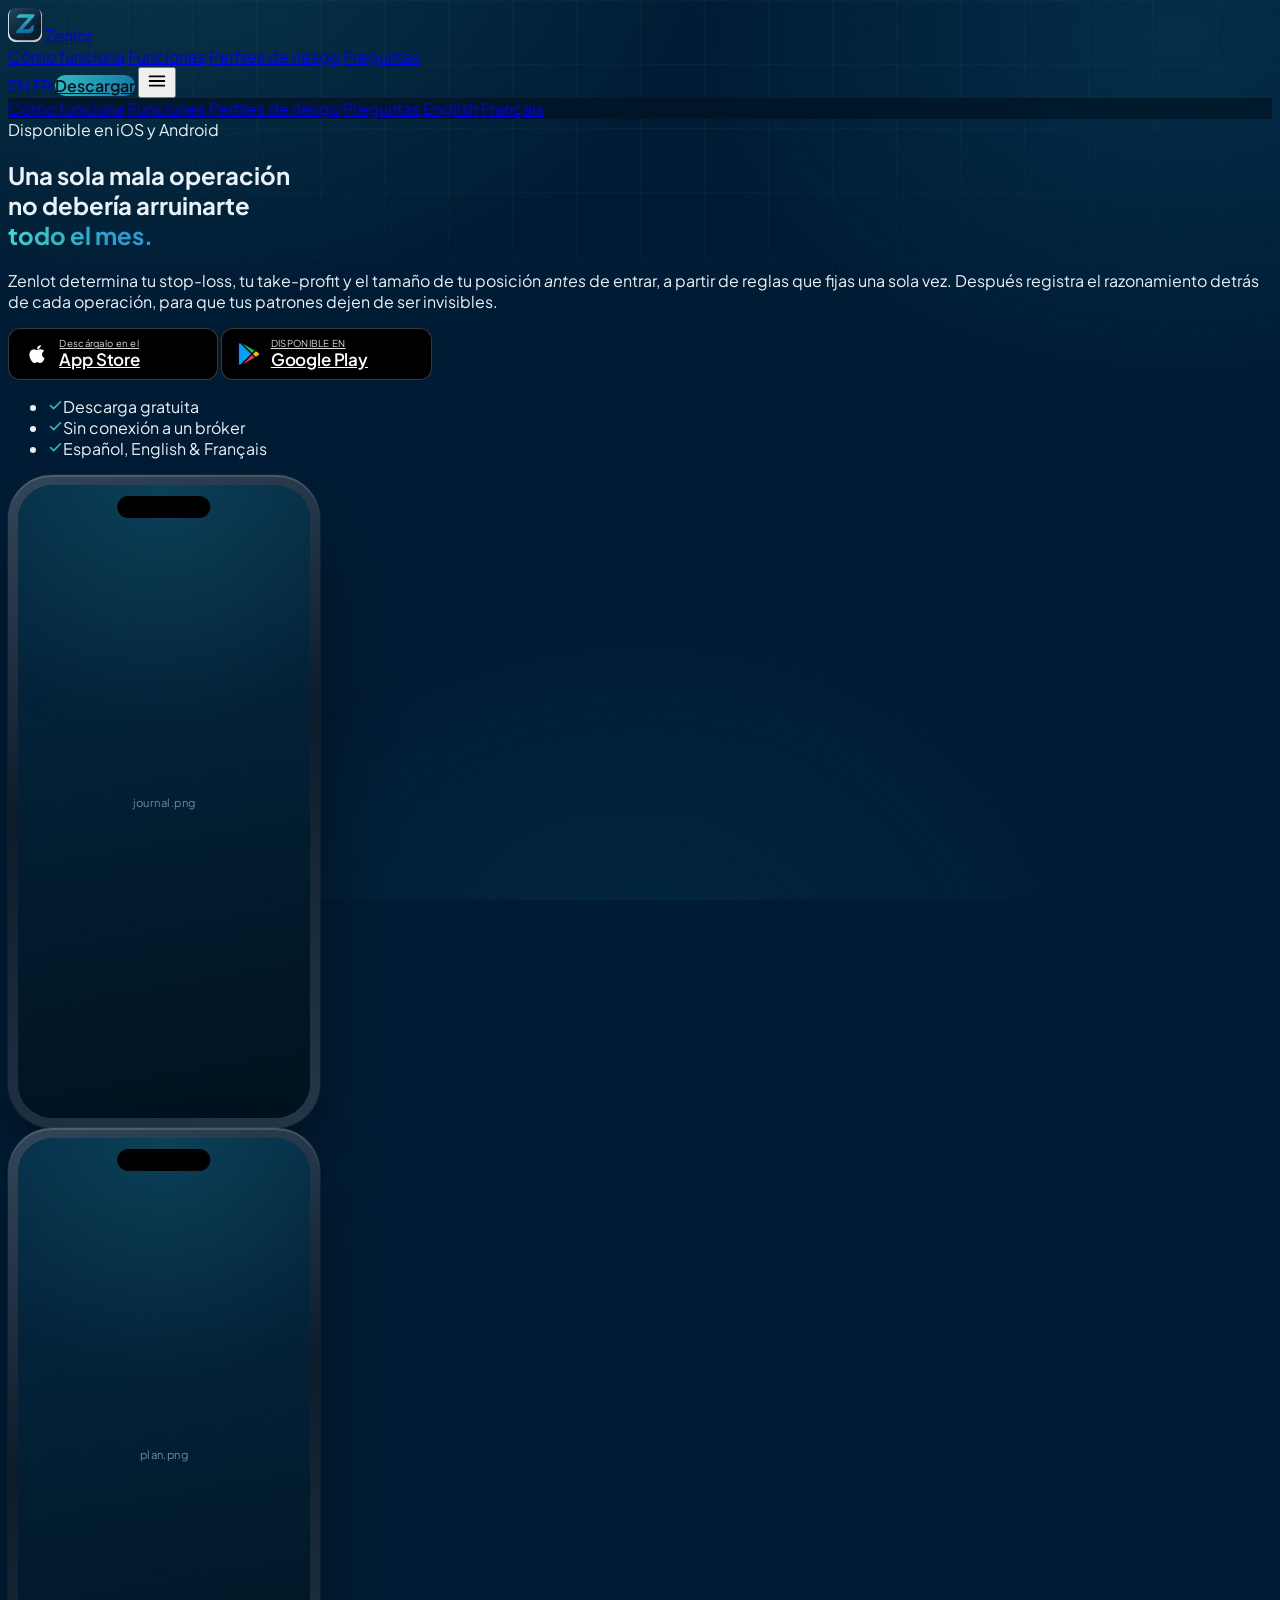
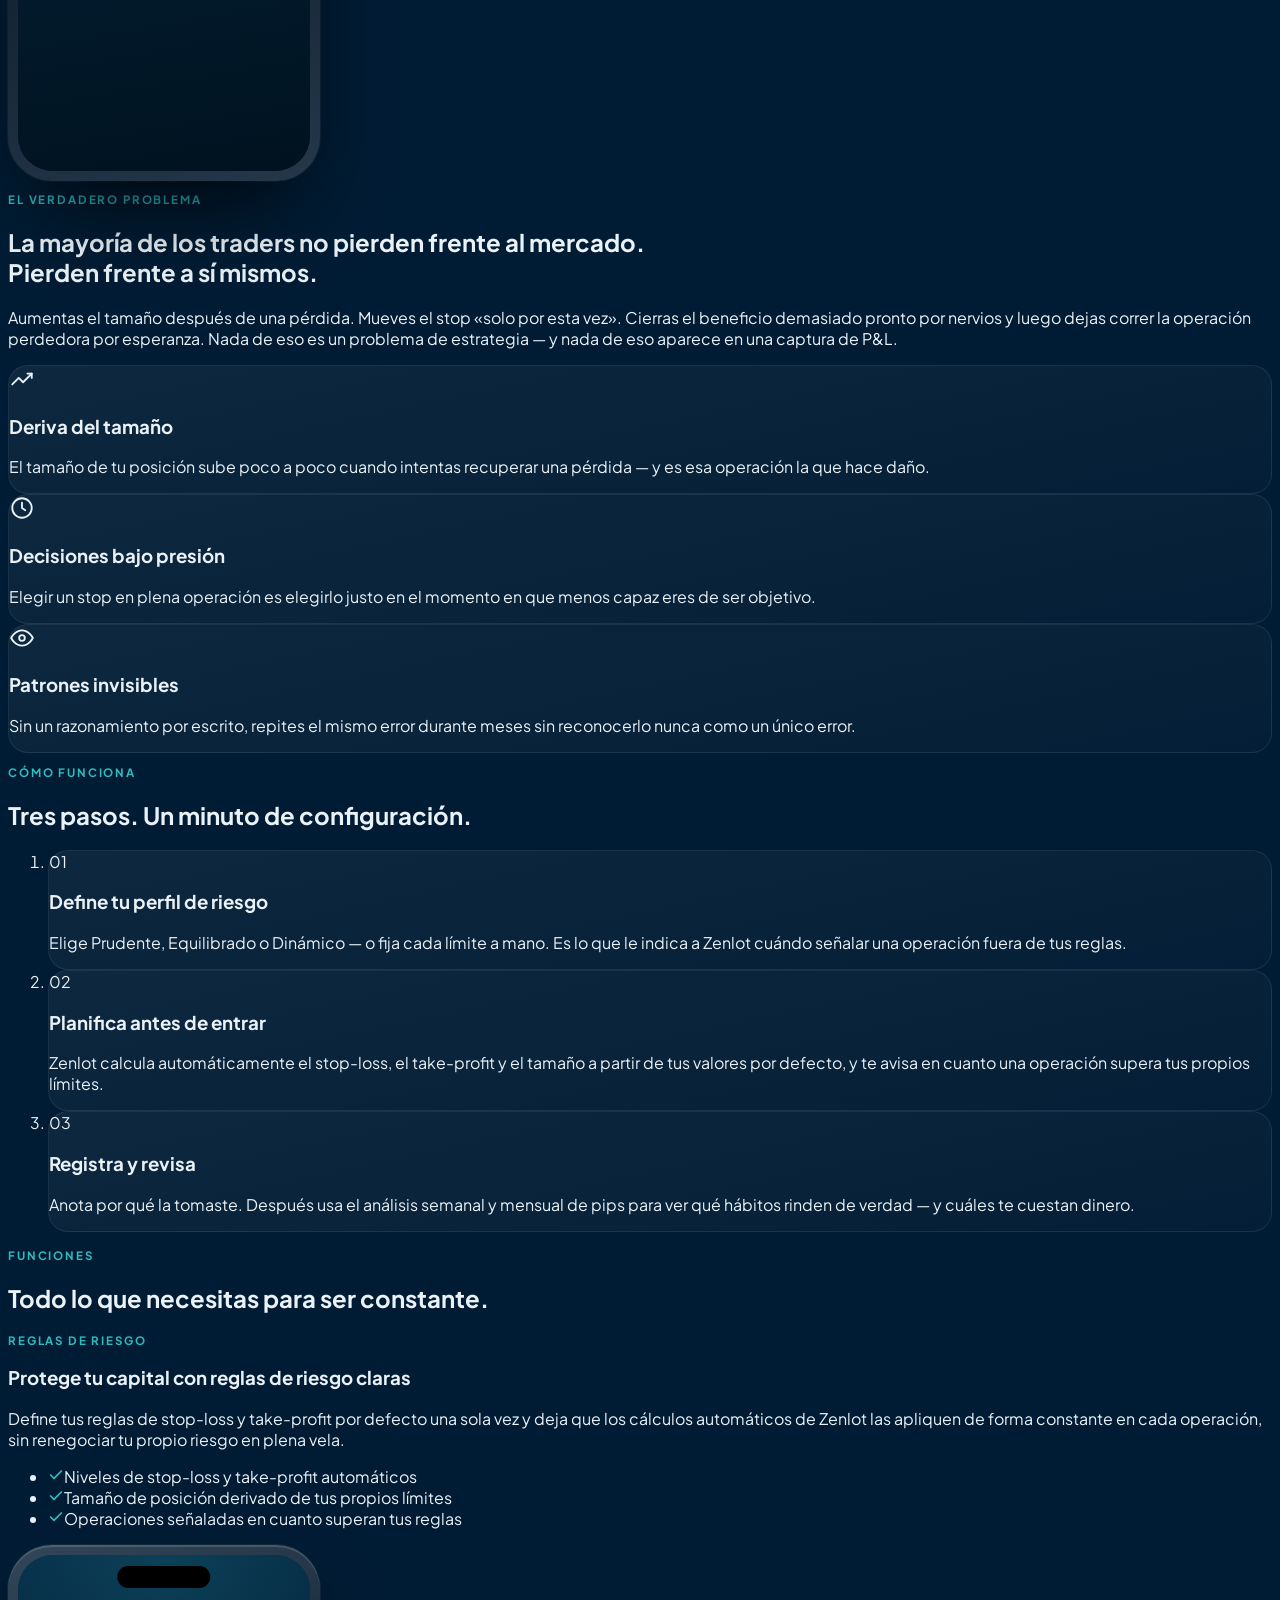
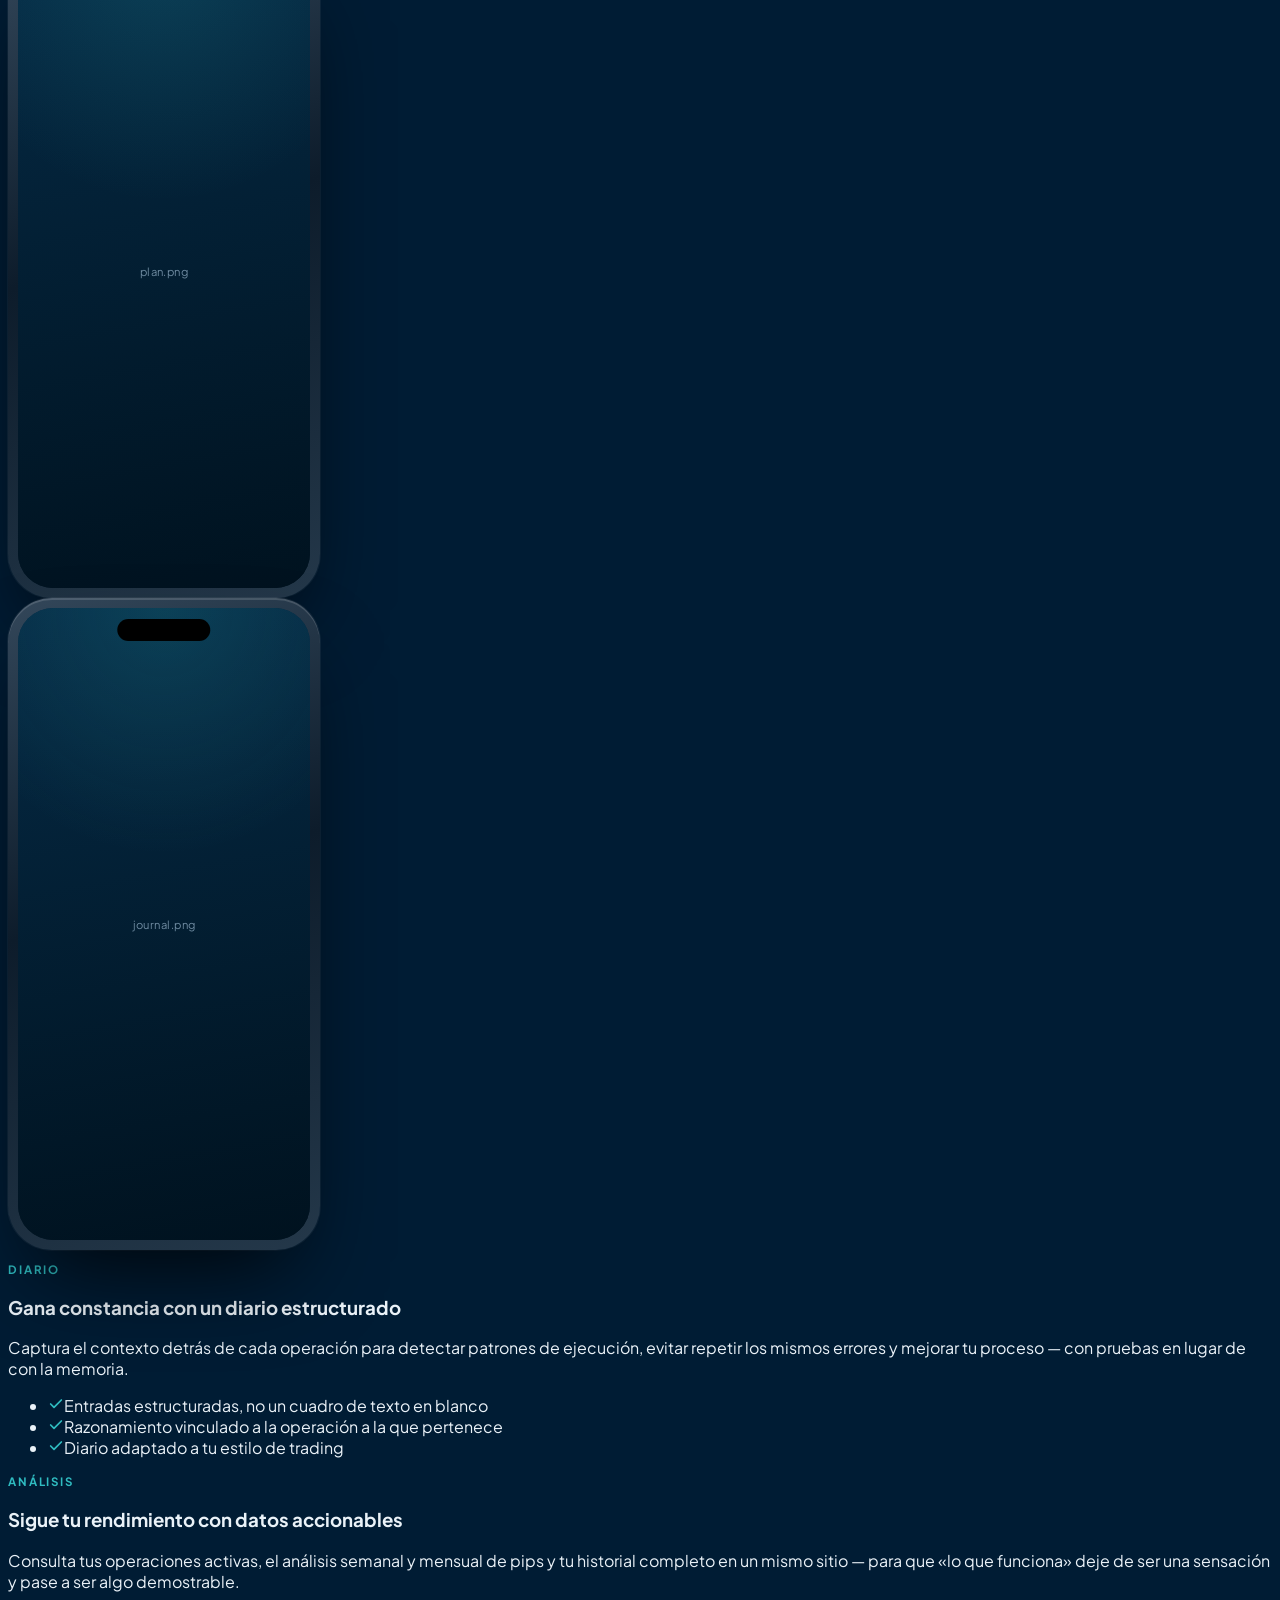
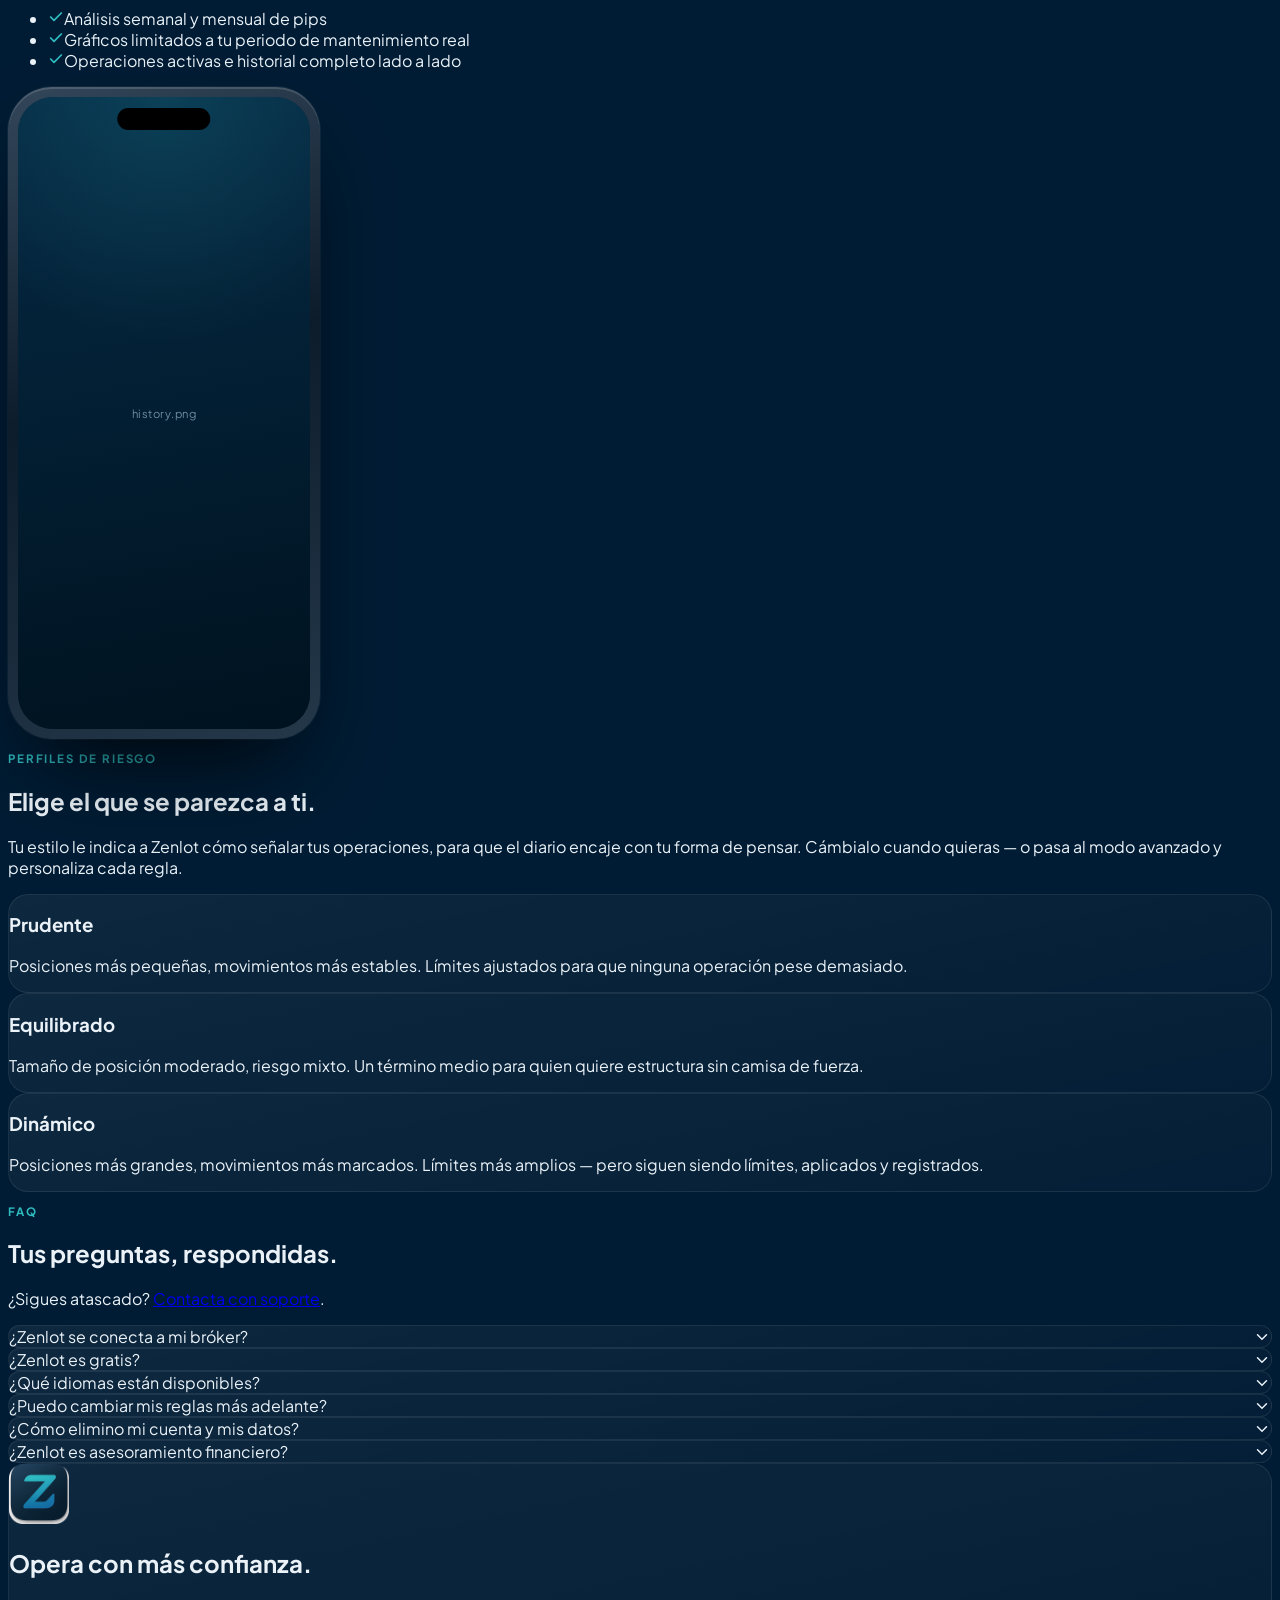
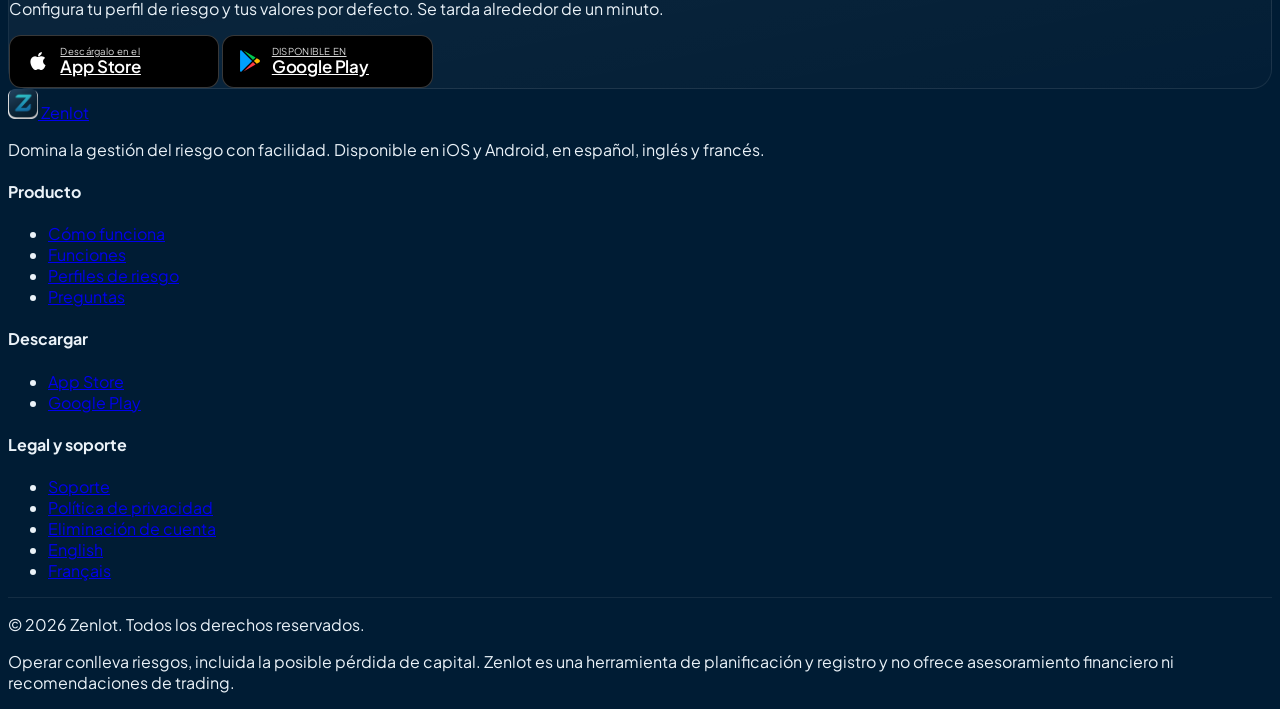
==== es/index.html @ 56ec6ed1 "Add Spanish locale, language auto-routing, and fix stale absolute URLs - New es/index.html: full Spa" ====
<!DOCTYPE html>
<html lang="es" class="dark">
<head>
<meta charset="utf-8">
<meta name="viewport" content="width=device-width, initial-scale=1, viewport-fit=cover">
<title>Zenlot — Gestión del riesgo y diario de trading</title>

<!-- Terminología alineada con la app (localización en/fr/es) para que el
     sitio use exactamente el mismo vocabulario que Zenlot. -->

<meta name="description" content="Zenlot define tu stop-loss, tu take-profit y el tamaño de tu posición antes de entrar, a partir de reglas que fijas una sola vez. Después registra cada operación. Gratis en iOS y Android.">
<meta name="theme-color" content="#001c34">
<meta name="apple-mobile-web-app-title" content="Zenlot">
<link rel="canonical" href="https://info.zenlot.net/es/">
<link rel="alternate" hreflang="en" href="https://info.zenlot.net/">
<link rel="alternate" hreflang="fr" href="https://info.zenlot.net/fr/">
<link rel="alternate" hreflang="es" href="https://info.zenlot.net/es/">
<link rel="alternate" hreflang="x-default" href="https://info.zenlot.net/">

<link rel="icon" type="image/png" sizes="32x32" href="../assets/brand/favicon-32.png">
<link rel="icon" type="image/png" sizes="16x16" href="../assets/brand/favicon-16.png">
<link rel="apple-touch-icon" href="../assets/brand/apple-touch-icon.png">

<meta property="og:type" content="website">
<meta property="og:site_name" content="Zenlot">
<meta property="og:locale" content="es_ES">
<meta property="og:locale:alternate" content="en_US">
<meta property="og:locale:alternate" content="fr_FR">
<meta property="og:url" content="https://info.zenlot.net/es/">
<meta property="og:title" content="Zenlot — Gestión del riesgo y diario de trading">
<meta property="og:description" content="Define tus reglas de riesgo una sola vez. Zenlot las aplica en cada operación y registra tu razonamiento.">
<meta property="og:image" content="https://info.zenlot.net/assets/brand/zenlot-icon.png">
<meta name="twitter:card" content="summary_large_image">
<meta name="twitter:title" content="Zenlot — Gestión del riesgo y diario de trading">
<meta name="twitter:description" content="Define tus reglas de riesgo una sola vez. Zenlot las aplica en cada operación.">
<meta name="twitter:image" content="https://info.zenlot.net/assets/brand/zenlot-icon.png">

<link rel="preconnect" href="https://fonts.googleapis.com">
<link rel="preconnect" href="https://fonts.gstatic.com" crossorigin>
<link href="https://fonts.googleapis.com/css2?family=Plus+Jakarta+Sans:wght@400;500;600;700;800&amp;display=swap" rel="stylesheet">

<script src="https://cdn.tailwindcss.com?plugins=forms,typography"></script>
<script>
tailwind.config = {
  darkMode: 'class',
  theme: {
    extend: {
      colors: {
        ink:  { 900: '#00121f', 800: '#001c34', 700: '#052a45', 600: '#0b3a5c' },
        teal: { DEFAULT: '#2fbcc1', bright: '#45d7dc' },
        brand:{ blue: '#1478a7', bright: '#2a9bd4' }
      },
      fontFamily: { sans: ['"Plus Jakarta Sans"', 'ui-sans-serif', 'system-ui', 'sans-serif'] },
      maxWidth: { site: '1180px' }
    }
  }
}
</script>
<link rel="stylesheet" href="../assets/site.css">

<script type="application/ld+json">
{
  "@context": "https://schema.org",
  "@type": "SoftwareApplication",
  "name": "Zenlot",
  "applicationCategory": "FinanceApplication",
  "operatingSystem": "iOS, Android",
  "description": "Aplicación de gestión del riesgo y diario de trading. Define tus reglas de stop-loss, take-profit y tamaño de posición una sola vez y aplícalas en cada operación.",
  "url": "https://info.zenlot.net/es/",
  "installUrl": [
    "https://apps.apple.com/us/app/zenlot/id6759946394",
    "https://play.google.com/store/apps/details?id=com.zenlot.app"
  ],
  "inLanguage": ["es", "en", "fr"],
  "offers": { "@type": "Offer", "price": "0", "priceCurrency": "EUR" }
}
</script>
</head>

<body class="antialiased">
<a href="#main" class="skip-link">Ir al contenido</a>

<div class="bg-shell" aria-hidden="true"><div class="bg-grid"></div></div>

<!-- ============================== NAV ============================== -->
<header id="site-nav" class="fixed top-0 inset-x-0 z-50 border-transparent transition-all duration-300" style="border-bottom-color: var(--line);">
  <nav class="mx-auto max-w-site px-5 sm:px-8 h-[68px] flex items-center justify-between" aria-label="Navegación principal">
    <a href="#top" class="flex items-center gap-2.5 shrink-0">
      <img src="../assets/brand/zenlot-mark.png" alt="" width="34" height="34" class="w-[34px] h-[34px] rounded-[10px]">
      <span class="text-[1.12rem] font-extrabold tracking-tight">Zenlot</span>
    </a>

    <div class="hidden md:flex items-center gap-8 text-[0.92rem] text-[color:var(--text-dim)]">
      <a href="#how" class="hover:text-white transition-colors">Cómo funciona</a>
      <a href="#features" class="hover:text-white transition-colors">Funciones</a>
      <a href="#profiles" class="hover:text-white transition-colors">Perfiles de riesgo</a>
      <a href="#faq" class="hover:text-white transition-colors">Preguntas</a>
    </div>

    <div class="flex items-center gap-2.5">
      <a href="../" hreflang="en" class="hidden sm:inline-flex items-center px-2.5 py-1.5 rounded-lg text-[0.78rem] font-semibold text-[color:var(--text-dim)] border border-[color:var(--line)] hover:text-white hover:border-[color:var(--line-strong)] transition-colors" aria-label="Ver esta página en inglés">EN</a>
      <a href="../fr/" hreflang="fr" class="hidden sm:inline-flex items-center px-2.5 py-1.5 rounded-lg text-[0.78rem] font-semibold text-[color:var(--text-dim)] border border-[color:var(--line)] hover:text-white hover:border-[color:var(--line-strong)] transition-colors" aria-label="Ver esta página en francés">FR</a>
      <a href="#download" class="btn btn-primary text-[0.88rem] px-4 py-2">Descargar</a>
      <button id="menu-toggle" class="md:hidden p-2 -mr-2 text-[color:var(--text-dim)]" aria-expanded="false" aria-controls="mobile-menu" aria-label="Abrir el menú">
        <svg width="22" height="22" viewBox="0 0 24 24" fill="none" stroke="currentColor" stroke-width="2" stroke-linecap="round"><path d="M4 7h16M4 12h16M4 17h16"/></svg>
      </button>
    </div>
  </nav>

  <div id="mobile-menu" class="hidden md:hidden glass border-t px-5 pb-5 pt-2 space-y-1" style="border-top-color: var(--line);">
    <a href="#how" class="block py-2.5 text-[color:var(--text-dim)] hover:text-white">Cómo funciona</a>
    <a href="#features" class="block py-2.5 text-[color:var(--text-dim)] hover:text-white">Funciones</a>
    <a href="#profiles" class="block py-2.5 text-[color:var(--text-dim)] hover:text-white">Perfiles de riesgo</a>
    <a href="#faq" class="block py-2.5 text-[color:var(--text-dim)] hover:text-white">Preguntas</a>
    <a href="../" hreflang="en" class="block py-2.5 text-[color:var(--text-dim)] hover:text-white">English</a>
    <a href="../fr/" hreflang="fr" class="block py-2.5 text-[color:var(--text-dim)] hover:text-white">Français</a>
  </div>
</header>

<main id="main">
<span id="top"></span>

<!-- ============================== HERO ============================== -->
<section class="relative pt-32 pb-20 sm:pt-40 sm:pb-28">
  <div class="mx-auto max-w-site px-5 sm:px-8">
    <div class="grid lg:grid-cols-[1.08fr_0.92fr] gap-14 lg:gap-8 items-center">

      <div class="reveal">
        <div class="inline-flex items-center gap-2 rounded-full border border-[color:var(--line-strong)] bg-white/5 px-3.5 py-1.5 text-[0.78rem] text-[color:var(--text-dim)] mb-7">
          <span class="w-1.5 h-1.5 rounded-full bg-[color:var(--teal)]"></span>
          Disponible en iOS y Android
        </div>

        <h1 class="text-[2.4rem] leading-[1.08] sm:text-6xl lg:text-[3.8rem] font-extrabold tracking-[-0.035em] balance">
          Una sola mala operación<br>no debería arruinarte<br><span class="grad-text">todo el mes.</span>
        </h1>

        <p class="mt-7 text-[1.08rem] sm:text-xl leading-relaxed text-[color:var(--text-dim)] max-w-[35rem]">
          Zenlot determina tu stop-loss, tu take-profit y el tamaño de tu posición <em class="text-white not-italic font-semibold">antes</em> de entrar, a partir de reglas que fijas una sola vez. Después registra el razonamiento detrás de cada operación, para que tus patrones dejen de ser invisibles.
        </p>

        <div id="download" class="mt-9 flex flex-wrap gap-3 scroll-mt-28">
          <a href="https://apps.apple.com/us/app/zenlot/id6759946394" data-store="ios" class="store-badge" target="_blank" rel="noopener" aria-label="Descargar Zenlot en el App Store">
            <svg width="24" height="24" viewBox="0 0 24 24" fill="currentColor" aria-hidden="true"><path d="M17.05 20.28c-.98.95-2.05.8-3.08.35-1.09-.46-2.09-.48-3.24 0-1.44.62-2.2.44-3.06-.35C2.79 15.25 3.51 7.59 9.05 7.31c1.35.07 2.29.74 3.08.8 1.18-.24 2.31-.93 3.57-.84 1.51.12 2.65.72 3.4 1.8-3.12 1.87-2.38 5.98.48 7.13-.57 1.5-1.31 2.99-2.53 4.08zM12.03 7.25c-.15-2.23 1.66-4.07 3.74-4.25.29 2.58-2.34 4.5-3.74 4.25z"/></svg>
            <span><span class="sb-small">Descárgalo en el</span><span class="sb-big">App Store</span></span>
          </a>

          <a href="https://play.google.com/store/apps/details?id=com.zenlot.app" data-store="android" class="store-badge" target="_blank" rel="noopener" aria-label="Disponible en Google Play">
            <svg width="22" height="24" viewBox="0 0 512 512" aria-hidden="true">
              <path fill="#00a0ff" d="M47 0C34 6.8 25.3 19.2 25.3 35.3v441.3c0 16.1 8.7 28.5 21.7 35.3l256.6-256L47 0z"/>
              <path fill="#ffbc00" d="M472.2 225.6l-58.9-34.1-65.7 64.5 65.7 64.5 60.1-34.1c18-14.3 18-46.5-1.2-60.8z"/>
              <path fill="#ff3a44" d="M104.6 499l280.8-161.2-60.1-60.1L104.6 499z"/>
              <path fill="#00c852" d="M325.3 234.3L104.6 13l280.8 161.2-60.1 60.1z"/>
            </svg>
            <span><span class="sb-small">DISPONIBLE EN</span><span class="sb-big">Google Play</span></span>
          </a>
        </div>

        <ul class="mt-8 flex flex-wrap gap-x-6 gap-y-2.5 text-[0.88rem] text-[color:var(--text-dimmer)]">
          <li class="flex items-center gap-2"><svg class="tick" width="15" height="15" viewBox="0 0 24 24" fill="none" stroke="currentColor" stroke-width="2.6" stroke-linecap="round" stroke-linejoin="round"><path d="M20 6 9 17l-5-5"/></svg>Descarga gratuita</li>
          <li class="flex items-center gap-2"><svg class="tick" width="15" height="15" viewBox="0 0 24 24" fill="none" stroke="currentColor" stroke-width="2.6" stroke-linecap="round" stroke-linejoin="round"><path d="M20 6 9 17l-5-5"/></svg>Sin conexión a un bróker</li>
          <li class="flex items-center gap-2"><svg class="tick" width="15" height="15" viewBox="0 0 24 24" fill="none" stroke="currentColor" stroke-width="2.6" stroke-linecap="round" stroke-linejoin="round"><path d="M20 6 9 17l-5-5"/></svg>Español, English &amp; Français</li>
        </ul>
      </div>

      <div class="reveal relative flex justify-center lg:justify-end">
        <div class="relative flex items-end gap-4 sm:gap-6">
          <div class="device device-float-slow hidden sm:block !max-w-[212px] opacity-70 mb-10">
            <div class="device-screen">
              <div class="device-island !h-[16px] !top-[8px]"></div>
              <img src="../assets/screenshots/es/journal.png" alt="Pantalla del diario de trading de Zenlot" loading="lazy" decoding="async">
              <div class="device-placeholder"><img class="dp-mark" src="../assets/brand/zenlot-mark.png" alt=""><span class="dp-label">journal.png</span></div>
            </div>
          </div>

          <div class="device device-float">
            <div class="device-screen">
              <div class="device-island"></div>
              <img src="../assets/screenshots/es/plan.png" alt="Pantalla de plan de operación de Zenlot con stop-loss, take-profit y tamaño de posición" loading="eager" decoding="async">
              <div class="device-placeholder"><img class="dp-mark" src="../assets/brand/zenlot-mark.png" alt=""><span class="dp-label">plan.png</span></div>
            </div>
          </div>
        </div>
      </div>

    </div>
  </div>
</section>

<!-- ============================== PROBLEMA ============================== -->
<section class="py-20 sm:py-28 border-t" style="border-top-color: var(--line);">
  <div class="mx-auto max-w-site px-5 sm:px-8">
    <div class="max-w-3xl reveal">
      <p class="eyebrow">El verdadero problema</p>
      <h2 class="mt-4 text-3xl sm:text-[2.6rem] leading-[1.14] font-extrabold tracking-[-0.03em] balance">
        La mayoría de los traders no pierden frente al mercado.<br class="hidden sm:block"> Pierden frente a sí mismos.
      </h2>
      <p class="mt-6 text-lg leading-relaxed text-[color:var(--text-dim)]">
        Aumentas el tamaño después de una pérdida. Mueves el stop «solo por esta vez». Cierras el beneficio demasiado pronto por nervios y luego dejas correr la operación perdedora por esperanza. Nada de eso es un problema de estrategia — y nada de eso aparece en una captura de P&amp;L.
      </p>
    </div>

    <div class="mt-14 grid sm:grid-cols-3 gap-5">
      <div class="card card-glow p-7 reveal">
        <div class="text-[color:var(--teal)] mb-4">
          <svg width="26" height="26" viewBox="0 0 24 24" fill="none" stroke="currentColor" stroke-width="1.7" stroke-linecap="round" stroke-linejoin="round"><path d="M3 17l6-6 4 4 8-8"/><path d="M17 7h4v4"/></svg>
        </div>
        <h3 class="font-bold text-[1.05rem]">Deriva del tamaño</h3>
        <p class="mt-2.5 text-[0.94rem] leading-relaxed text-[color:var(--text-dim)]">El tamaño de tu posición sube poco a poco cuando intentas recuperar una pérdida — y es esa operación la que hace daño.</p>
      </div>
      <div class="card card-glow p-7 reveal">
        <div class="text-[color:var(--teal)] mb-4">
          <svg width="26" height="26" viewBox="0 0 24 24" fill="none" stroke="currentColor" stroke-width="1.7" stroke-linecap="round" stroke-linejoin="round"><circle cx="12" cy="12" r="9"/><path d="M12 7v5l3 2"/></svg>
        </div>
        <h3 class="font-bold text-[1.05rem]">Decisiones bajo presión</h3>
        <p class="mt-2.5 text-[0.94rem] leading-relaxed text-[color:var(--text-dim)]">Elegir un stop en plena operación es elegirlo justo en el momento en que menos capaz eres de ser objetivo.</p>
      </div>
      <div class="card card-glow p-7 reveal">
        <div class="text-[color:var(--teal)] mb-4">
          <svg width="26" height="26" viewBox="0 0 24 24" fill="none" stroke="currentColor" stroke-width="1.7" stroke-linecap="round" stroke-linejoin="round"><path d="M2 12s3.5-7 10-7 10 7 10 7-3.5 7-10 7-10-7-10-7z"/><circle cx="12" cy="12" r="2.6"/></svg>
        </div>
        <h3 class="font-bold text-[1.05rem]">Patrones invisibles</h3>
        <p class="mt-2.5 text-[0.94rem] leading-relaxed text-[color:var(--text-dim)]">Sin un razonamiento por escrito, repites el mismo error durante meses sin reconocerlo nunca como un único error.</p>
      </div>
    </div>
  </div>
</section>

<!-- ============================== CÓMO FUNCIONA ============================== -->
<section id="how" class="py-20 sm:py-28 border-t" style="border-top-color: var(--line);">
  <div class="mx-auto max-w-site px-5 sm:px-8">
    <div class="max-w-2xl reveal">
      <p class="eyebrow">Cómo funciona</p>
      <h2 class="mt-4 text-3xl sm:text-[2.6rem] leading-[1.14] font-extrabold tracking-[-0.03em] balance">Tres pasos. Un minuto de configuración.</h2>
    </div>

    <ol class="mt-14 grid md:grid-cols-3 gap-5">
      <li class="card p-8 reveal">
        <span class="inline-flex items-center justify-center w-9 h-9 rounded-xl bg-[color:var(--teal)]/12 border border-[color:var(--teal)]/30 text-[color:var(--teal)] font-extrabold text-sm">01</span>
        <h3 class="mt-5 text-xl font-bold tracking-tight">Define tu perfil de riesgo</h3>
        <p class="mt-3 text-[0.96rem] leading-relaxed text-[color:var(--text-dim)]">Elige Prudente, Equilibrado o Dinámico — o fija cada límite a mano. Es lo que le indica a Zenlot cuándo señalar una operación fuera de tus reglas.</p>
      </li>
      <li class="card p-8 reveal">
        <span class="inline-flex items-center justify-center w-9 h-9 rounded-xl bg-[color:var(--teal)]/12 border border-[color:var(--teal)]/30 text-[color:var(--teal)] font-extrabold text-sm">02</span>
        <h3 class="mt-5 text-xl font-bold tracking-tight">Planifica antes de entrar</h3>
        <p class="mt-3 text-[0.96rem] leading-relaxed text-[color:var(--text-dim)]">Zenlot calcula automáticamente el stop-loss, el take-profit y el tamaño a partir de tus valores por defecto, y te avisa en cuanto una operación supera tus propios límites.</p>
      </li>
      <li class="card p-8 reveal">
        <span class="inline-flex items-center justify-center w-9 h-9 rounded-xl bg-[color:var(--teal)]/12 border border-[color:var(--teal)]/30 text-[color:var(--teal)] font-extrabold text-sm">03</span>
        <h3 class="mt-5 text-xl font-bold tracking-tight">Registra y revisa</h3>
        <p class="mt-3 text-[0.96rem] leading-relaxed text-[color:var(--text-dim)]">Anota por qué la tomaste. Después usa el análisis semanal y mensual de pips para ver qué hábitos rinden de verdad — y cuáles te cuestan dinero.</p>
      </li>
    </ol>
  </div>
</section>

<!-- ============================== FUNCIONES ============================== -->
<section id="features" class="py-20 sm:py-28 border-t" style="border-top-color: var(--line);">
  <div class="mx-auto max-w-site px-5 sm:px-8">

    <div class="max-w-2xl reveal">
      <p class="eyebrow">Funciones</p>
      <h2 class="mt-4 text-3xl sm:text-[2.6rem] leading-[1.14] font-extrabold tracking-[-0.03em] balance">Todo lo que necesitas para ser constante.</h2>
    </div>

    <div class="mt-16 grid lg:grid-cols-2 gap-12 lg:gap-16 items-center">
      <div class="reveal order-2 lg:order-1">
        <p class="eyebrow">Reglas de riesgo</p>
        <h3 class="mt-3 text-2xl sm:text-[2rem] font-bold tracking-[-0.025em] leading-tight balance">Protege tu capital con reglas de riesgo claras</h3>
        <p class="mt-5 text-[1.02rem] leading-relaxed text-[color:var(--text-dim)]">
          Define tus reglas de stop-loss y take-profit por defecto una sola vez y deja que los cálculos automáticos de Zenlot las apliquen de forma constante en cada operación, sin renegociar tu propio riesgo en plena vela.
        </p>
        <ul class="mt-6 space-y-3 text-[0.96rem] text-[color:var(--text-dim)]">
          <li class="flex gap-3"><svg class="tick mt-1" width="16" height="16" viewBox="0 0 24 24" fill="none" stroke="currentColor" stroke-width="2.6" stroke-linecap="round" stroke-linejoin="round"><path d="M20 6 9 17l-5-5"/></svg>Niveles de stop-loss y take-profit automáticos</li>
          <li class="flex gap-3"><svg class="tick mt-1" width="16" height="16" viewBox="0 0 24 24" fill="none" stroke="currentColor" stroke-width="2.6" stroke-linecap="round" stroke-linejoin="round"><path d="M20 6 9 17l-5-5"/></svg>Tamaño de posición derivado de tus propios límites</li>
          <li class="flex gap-3"><svg class="tick mt-1" width="16" height="16" viewBox="0 0 24 24" fill="none" stroke="currentColor" stroke-width="2.6" stroke-linecap="round" stroke-linejoin="round"><path d="M20 6 9 17l-5-5"/></svg>Operaciones señaladas en cuanto superan tus reglas</li>
        </ul>
      </div>
      <div class="reveal order-1 lg:order-2 flex justify-center">
        <div class="device">
          <div class="device-screen">
            <div class="device-island"></div>
            <img src="../assets/screenshots/es/plan.png" alt="Pantalla de planificación del riesgo de Zenlot" loading="lazy" decoding="async">
            <div class="device-placeholder"><img class="dp-mark" src="../assets/brand/zenlot-mark.png" alt=""><span class="dp-label">plan.png</span></div>
          </div>
        </div>
      </div>
    </div>

    <div class="mt-24 grid lg:grid-cols-2 gap-12 lg:gap-16 items-center">
      <div class="reveal flex justify-center">
        <div class="device">
          <div class="device-screen">
            <div class="device-island"></div>
            <img src="../assets/screenshots/es/journal.png" alt="Pantalla de diario estructurado de Zenlot" loading="lazy" decoding="async">
            <div class="device-placeholder"><img class="dp-mark" src="../assets/brand/zenlot-mark.png" alt=""><span class="dp-label">journal.png</span></div>
          </div>
        </div>
      </div>
      <div class="reveal">
        <p class="eyebrow">Diario</p>
        <h3 class="mt-3 text-2xl sm:text-[2rem] font-bold tracking-[-0.025em] leading-tight balance">Gana constancia con un diario estructurado</h3>
        <p class="mt-5 text-[1.02rem] leading-relaxed text-[color:var(--text-dim)]">
          Captura el contexto detrás de cada operación para detectar patrones de ejecución, evitar repetir los mismos errores y mejorar tu proceso — con pruebas en lugar de con la memoria.
        </p>
        <ul class="mt-6 space-y-3 text-[0.96rem] text-[color:var(--text-dim)]">
          <li class="flex gap-3"><svg class="tick mt-1" width="16" height="16" viewBox="0 0 24 24" fill="none" stroke="currentColor" stroke-width="2.6" stroke-linecap="round" stroke-linejoin="round"><path d="M20 6 9 17l-5-5"/></svg>Entradas estructuradas, no un cuadro de texto en blanco</li>
          <li class="flex gap-3"><svg class="tick mt-1" width="16" height="16" viewBox="0 0 24 24" fill="none" stroke="currentColor" stroke-width="2.6" stroke-linecap="round" stroke-linejoin="round"><path d="M20 6 9 17l-5-5"/></svg>Razonamiento vinculado a la operación a la que pertenece</li>
          <li class="flex gap-3"><svg class="tick mt-1" width="16" height="16" viewBox="0 0 24 24" fill="none" stroke="currentColor" stroke-width="2.6" stroke-linecap="round" stroke-linejoin="round"><path d="M20 6 9 17l-5-5"/></svg>Diario adaptado a tu estilo de trading</li>
        </ul>
      </div>
    </div>

    <div class="mt-24 grid lg:grid-cols-2 gap-12 lg:gap-16 items-center">
      <div class="reveal order-2 lg:order-1">
        <p class="eyebrow">Análisis</p>
        <h3 class="mt-3 text-2xl sm:text-[2rem] font-bold tracking-[-0.025em] leading-tight balance">Sigue tu rendimiento con datos accionables</h3>
        <p class="mt-5 text-[1.02rem] leading-relaxed text-[color:var(--text-dim)]">
          Consulta tus operaciones activas, el análisis semanal y mensual de pips y tu historial completo en un mismo sitio — para que «lo que funciona» deje de ser una sensación y pase a ser algo demostrable.
        </p>
        <ul class="mt-6 space-y-3 text-[0.96rem] text-[color:var(--text-dim)]">
          <li class="flex gap-3"><svg class="tick mt-1" width="16" height="16" viewBox="0 0 24 24" fill="none" stroke="currentColor" stroke-width="2.6" stroke-linecap="round" stroke-linejoin="round"><path d="M20 6 9 17l-5-5"/></svg>Análisis semanal y mensual de pips</li>
          <li class="flex gap-3"><svg class="tick mt-1" width="16" height="16" viewBox="0 0 24 24" fill="none" stroke="currentColor" stroke-width="2.6" stroke-linecap="round" stroke-linejoin="round"><path d="M20 6 9 17l-5-5"/></svg>Gráficos limitados a tu periodo de mantenimiento real</li>
          <li class="flex gap-3"><svg class="tick mt-1" width="16" height="16" viewBox="0 0 24 24" fill="none" stroke="currentColor" stroke-width="2.6" stroke-linecap="round" stroke-linejoin="round"><path d="M20 6 9 17l-5-5"/></svg>Operaciones activas e historial completo lado a lado</li>
        </ul>
      </div>
      <div class="reveal order-1 lg:order-2 flex justify-center">
        <div class="device">
          <div class="device-screen">
            <div class="device-island"></div>
            <img src="../assets/screenshots/es/history.png" alt="Pantalla de historial y análisis de pips de Zenlot" loading="lazy" decoding="async">
            <div class="device-placeholder"><img class="dp-mark" src="../assets/brand/zenlot-mark.png" alt=""><span class="dp-label">history.png</span></div>
          </div>
        </div>
      </div>
    </div>

  </div>
</section>

<!-- ============================== PERFILES DE RIESGO ============================== -->
<section id="profiles" class="py-20 sm:py-28 border-t" style="border-top-color: var(--line);">
  <div class="mx-auto max-w-site px-5 sm:px-8">
    <div class="max-w-2xl reveal">
      <p class="eyebrow">Perfiles de riesgo</p>
      <h2 class="mt-4 text-3xl sm:text-[2.6rem] leading-[1.14] font-extrabold tracking-[-0.03em] balance">Elige el que se parezca a ti.</h2>
      <p class="mt-5 text-[1.02rem] leading-relaxed text-[color:var(--text-dim)]">
        Tu estilo le indica a Zenlot cómo señalar tus operaciones, para que el diario encaje con tu forma de pensar. Cámbialo cuando quieras — o pasa al modo avanzado y personaliza cada regla.
      </p>
    </div>

    <div class="mt-14 grid sm:grid-cols-3 gap-5">
      <div class="card card-glow p-8 reveal">
        <div class="flex items-center gap-2.5">
          <span class="w-2 h-2 rounded-full bg-[color:var(--teal)]"></span>
          <h3 class="text-xl font-bold tracking-tight">Prudente</h3>
        </div>
        <p class="mt-3.5 text-[0.98rem] leading-relaxed text-[color:var(--text-dim)]">Posiciones más pequeñas, movimientos más estables. Límites ajustados para que ninguna operación pese demasiado.</p>
      </div>
      <div class="card card-glow p-8 reveal">
        <div class="flex items-center gap-2.5">
          <span class="w-2 h-2 rounded-full" style="background:var(--blue-bright)"></span>
          <h3 class="text-xl font-bold tracking-tight">Equilibrado</h3>
        </div>
        <p class="mt-3.5 text-[0.98rem] leading-relaxed text-[color:var(--text-dim)]">Tamaño de posición moderado, riesgo mixto. Un término medio para quien quiere estructura sin camisa de fuerza.</p>
      </div>
      <div class="card card-glow p-8 reveal">
        <div class="flex items-center gap-2.5">
          <span class="w-2 h-2 rounded-full" style="background:var(--blue)"></span>
          <h3 class="text-xl font-bold tracking-tight">Dinámico</h3>
        </div>
        <p class="mt-3.5 text-[0.98rem] leading-relaxed text-[color:var(--text-dim)]">Posiciones más grandes, movimientos más marcados. Límites más amplios — pero siguen siendo límites, aplicados y registrados.</p>
      </div>
    </div>
  </div>
</section>

<!-- ============================== FAQ ============================== -->
<section id="faq" class="py-20 sm:py-28 border-t" style="border-top-color: var(--line);">
  <div class="mx-auto max-w-site px-5 sm:px-8 grid lg:grid-cols-[0.8fr_1.2fr] gap-12">
    <div class="reveal">
      <p class="eyebrow">FAQ</p>
      <h2 class="mt-4 text-3xl sm:text-[2.4rem] leading-[1.14] font-extrabold tracking-[-0.03em] balance">Tus preguntas, respondidas.</h2>
      <p class="mt-5 text-[0.98rem] leading-relaxed text-[color:var(--text-dim)]">
        ¿Sigues atascado? <a href="https://privacy.zenlot.net/support/" target="_blank" rel="noopener" class="text-[color:var(--teal)] hover:underline underline-offset-4">Contacta con soporte</a>.
      </p>
    </div>

    <div class="faq space-y-3 reveal">
      <details class="card p-6">
        <summary class="font-semibold text-[1.02rem]">¿Zenlot se conecta a mi bróker?<svg class="chev" width="18" height="18" viewBox="0 0 24 24" fill="none" stroke="currentColor" stroke-width="2" stroke-linecap="round"><path d="m6 9 6 6 6-6"/></svg></summary>
        <p class="mt-4 text-[0.95rem] leading-relaxed text-[color:var(--text-dim)]">No hace falta ninguna conexión con un bróker. Zenlot es una capa de planificación y registro que acompaña tu forma de operar actual — tú mantienes el control total de la ejecución.</p>
      </details>
      <details class="card p-6">
        <summary class="font-semibold text-[1.02rem]">¿Zenlot es gratis?<svg class="chev" width="18" height="18" viewBox="0 0 24 24" fill="none" stroke="currentColor" stroke-width="2" stroke-linecap="round"><path d="m6 9 6 6 6-6"/></svg></summary>
        <p class="mt-4 text-[0.95rem] leading-relaxed text-[color:var(--text-dim)]">La descarga es gratuita en el App Store y en Google Play. Crea una cuenta y configura tu perfil de riesgo en aproximadamente un minuto.</p>
      </details>
      <details class="card p-6">
        <summary class="font-semibold text-[1.02rem]">¿Qué idiomas están disponibles?<svg class="chev" width="18" height="18" viewBox="0 0 24 24" fill="none" stroke="currentColor" stroke-width="2" stroke-linecap="round"><path d="m6 9 6 6 6-6"/></svg></summary>
        <p class="mt-4 text-[0.95rem] leading-relaxed text-[color:var(--text-dim)]">Español, inglés y francés, en toda la aplicación — incluidas las fechas, el formato de los números y los separadores decimales, que siguen la configuración de tu dispositivo y tu idioma.</p>
      </details>
      <details class="card p-6">
        <summary class="font-semibold text-[1.02rem]">¿Puedo cambiar mis reglas más adelante?<svg class="chev" width="18" height="18" viewBox="0 0 24 24" fill="none" stroke="currentColor" stroke-width="2" stroke-linecap="round"><path d="m6 9 6 6 6-6"/></svg></summary>
        <p class="mt-4 text-[0.95rem] leading-relaxed text-[color:var(--text-dim)]">En cualquier momento. Cambia entre Prudente, Equilibrado y Dinámico, o usa el modo avanzado para editar cada regla individualmente partiendo de tu perfil actual.</p>
      </details>
      <details class="card p-6">
        <summary class="font-semibold text-[1.02rem]">¿Cómo elimino mi cuenta y mis datos?<svg class="chev" width="18" height="18" viewBox="0 0 24 24" fill="none" stroke="currentColor" stroke-width="2" stroke-linecap="round"><path d="m6 9 6 6 6-6"/></svg></summary>
        <p class="mt-4 text-[0.95rem] leading-relaxed text-[color:var(--text-dim)]">Sigue el proceso en nuestra <a href="https://privacy.zenlot.net/account-deletion/" target="_blank" rel="noopener" class="text-[color:var(--teal)] hover:underline underline-offset-4">página de eliminación de cuenta</a>.</p>
      </details>
      <details class="card p-6">
        <summary class="font-semibold text-[1.02rem]">¿Zenlot es asesoramiento financiero?<svg class="chev" width="18" height="18" viewBox="0 0 24 24" fill="none" stroke="currentColor" stroke-width="2" stroke-linecap="round"><path d="m6 9 6 6 6-6"/></svg></summary>
        <p class="mt-4 text-[0.95rem] leading-relaxed text-[color:var(--text-dim)]">No. Zenlot es una herramienta para aplicar reglas que defines tú mismo y registrar tus propias decisiones. No ofrece asesoramiento financiero, recomendaciones ni señales de trading. Operar conlleva riesgos, incluida la pérdida de tu capital.</p>
      </details>
    </div>
  </div>
</section>

<!-- ============================== CTA FINAL ============================== -->
<section class="py-20 sm:py-28 border-t" style="border-top-color: var(--line);">
  <div class="mx-auto max-w-site px-5 sm:px-8">
    <div class="card card-glow reveal relative overflow-hidden px-7 py-14 sm:px-16 sm:py-20 text-center">
      <div class="absolute inset-0 pointer-events-none" style="background: radial-gradient(38rem 20rem at 50% -20%, rgba(47,188,193,0.20), transparent 65%);"></div>
      <div class="relative">
        <img src="../assets/brand/zenlot-mark.png" alt="" width="60" height="60" class="mx-auto w-[60px] h-[60px] rounded-[18px] mb-7">
        <h2 class="text-3xl sm:text-[2.7rem] leading-[1.1] font-extrabold tracking-[-0.03em] balance">Opera con más confianza.</h2>
        <p class="mt-5 text-lg text-[color:var(--text-dim)] max-w-xl mx-auto">Configura tu perfil de riesgo y tus valores por defecto. Se tarda alrededor de un minuto.</p>
        <div class="mt-9 flex flex-wrap justify-center gap-3">
          <a href="https://apps.apple.com/us/app/zenlot/id6759946394" data-store="ios" class="store-badge" target="_blank" rel="noopener" aria-label="Descargar Zenlot en el App Store">
            <svg width="24" height="24" viewBox="0 0 24 24" fill="currentColor" aria-hidden="true"><path d="M17.05 20.28c-.98.95-2.05.8-3.08.35-1.09-.46-2.09-.48-3.24 0-1.44.62-2.2.44-3.06-.35C2.79 15.25 3.51 7.59 9.05 7.31c1.35.07 2.29.74 3.08.8 1.18-.24 2.31-.93 3.57-.84 1.51.12 2.65.72 3.4 1.8-3.12 1.87-2.38 5.98.48 7.13-.57 1.5-1.31 2.99-2.53 4.08zM12.03 7.25c-.15-2.23 1.66-4.07 3.74-4.25.29 2.58-2.34 4.5-3.74 4.25z"/></svg>
            <span><span class="sb-small">Descárgalo en el</span><span class="sb-big">App Store</span></span>
          </a>
          <a href="https://play.google.com/store/apps/details?id=com.zenlot.app" data-store="android" class="store-badge" target="_blank" rel="noopener" aria-label="Disponible en Google Play">
            <svg width="22" height="24" viewBox="0 0 512 512" aria-hidden="true">
              <path fill="#00a0ff" d="M47 0C34 6.8 25.3 19.2 25.3 35.3v441.3c0 16.1 8.7 28.5 21.7 35.3l256.6-256L47 0z"/>
              <path fill="#ffbc00" d="M472.2 225.6l-58.9-34.1-65.7 64.5 65.7 64.5 60.1-34.1c18-14.3 18-46.5-1.2-60.8z"/>
              <path fill="#ff3a44" d="M104.6 499l280.8-161.2-60.1-60.1L104.6 499z"/>
              <path fill="#00c852" d="M325.3 234.3L104.6 13l280.8 161.2-60.1 60.1z"/>
            </svg>
            <span><span class="sb-small">DISPONIBLE EN</span><span class="sb-big">Google Play</span></span>
          </a>
        </div>
      </div>
    </div>
  </div>
</section>

</main>

<!-- ============================== PIE DE PÁGINA ============================== -->
<footer class="border-t py-14" style="border-top-color: var(--line);">
  <div class="mx-auto max-w-site px-5 sm:px-8">
    <div class="flex flex-col md:flex-row md:items-start justify-between gap-10">
      <div class="max-w-sm">
        <a href="#top" class="flex items-center gap-2.5">
          <img src="../assets/brand/zenlot-mark.png" alt="" width="30" height="30" class="w-[30px] h-[30px] rounded-[9px]">
          <span class="text-[1.05rem] font-extrabold tracking-tight">Zenlot</span>
        </a>
        <p class="mt-4 text-[0.9rem] leading-relaxed text-[color:var(--text-dimmer)]">Domina la gestión del riesgo con facilidad. Disponible en iOS y Android, en español, inglés y francés.</p>
      </div>

      <div class="grid grid-cols-2 sm:grid-cols-3 gap-x-12 gap-y-8 text-[0.9rem]">
        <div>
          <h4 class="font-semibold text-white mb-3.5">Producto</h4>
          <ul class="space-y-2.5 text-[color:var(--text-dimmer)]">
            <li><a href="#how" class="hover:text-white transition-colors">Cómo funciona</a></li>
            <li><a href="#features" class="hover:text-white transition-colors">Funciones</a></li>
            <li><a href="#profiles" class="hover:text-white transition-colors">Perfiles de riesgo</a></li>
            <li><a href="#faq" class="hover:text-white transition-colors">Preguntas</a></li>
          </ul>
        </div>
        <div>
          <h4 class="font-semibold text-white mb-3.5">Descargar</h4>
          <ul class="space-y-2.5 text-[color:var(--text-dimmer)]">
            <li><a href="https://apps.apple.com/us/app/zenlot/id6759946394" target="_blank" rel="noopener" class="hover:text-white transition-colors">App Store</a></li>
            <li><a href="https://play.google.com/store/apps/details?id=com.zenlot.app" target="_blank" rel="noopener" class="hover:text-white transition-colors">Google Play</a></li>
          </ul>
        </div>
        <div>
          <h4 class="font-semibold text-white mb-3.5">Legal y soporte</h4>
          <ul class="space-y-2.5 text-[color:var(--text-dimmer)]">
            <li><a href="https://privacy.zenlot.net/support/" target="_blank" rel="noopener" class="hover:text-white transition-colors">Soporte</a></li>
            <li><a href="https://privacy.zenlot.net/privacy-policy/" target="_blank" rel="noopener" class="hover:text-white transition-colors">Política de privacidad</a></li>
            <li><a href="https://privacy.zenlot.net/account-deletion/" target="_blank" rel="noopener" class="hover:text-white transition-colors">Eliminación de cuenta</a></li>
            <li><a href="../" hreflang="en" class="hover:text-white transition-colors">English</a></li>
            <li><a href="../fr/" hreflang="fr" class="hover:text-white transition-colors">Français</a></li>
          </ul>
        </div>
      </div>
    </div>

    <div class="mt-12 pt-8 hairline flex flex-col sm:flex-row sm:items-center justify-between gap-4 text-[0.82rem] text-[color:var(--text-dimmer)]">
      <p>&copy; <span data-year>2026</span> Zenlot. Todos los derechos reservados.</p>
      <p class="max-w-xl sm:text-right">Operar conlleva riesgos, incluida la posible pérdida de capital. Zenlot es una herramienta de planificación y registro y no ofrece asesoramiento financiero ni recomendaciones de trading.</p>
    </div>
  </div>
</footer>

<script src="../assets/site.js" defer></script>
</body>
</html>
---- assets/site.css ----
/* ==========================================================================
   Zenlot — marketing site styles
   Palette derived from the app icon + splash (app.json backgroundColor #001c34)
   ========================================================================== */

:root {
  --ink-900: #00121f;
  --ink-800: #001c34;
  --ink-700: #052a45;
  --ink-600: #0b3a5c;
  --teal: #2fbcc1;
  --teal-bright: #45d7dc;
  --blue: #1478a7;
  --blue-bright: #2a9bd4;
  --line: rgba(255, 255, 255, 0.08);
  --line-strong: rgba(255, 255, 255, 0.14);
  --text: #eaf2f8;
  --text-dim: #9fb6c8;
  --text-dimmer: #6f8ba1;
}

* { -webkit-tap-highlight-color: transparent; }

html { scroll-behavior: smooth; scroll-padding-top: 88px; }

body {
  background: var(--ink-800);
  color: var(--text);
  font-family: 'Plus Jakarta Sans', ui-sans-serif, system-ui, -apple-system, 'Segoe UI', sans-serif;
  -webkit-font-smoothing: antialiased;
  text-rendering: optimizeLegibility;
  overflow-x: hidden;
}

@media (prefers-reduced-motion: reduce) {
  html { scroll-behavior: auto; }
  *, *::before, *::after {
    animation-duration: 0.01ms !important;
    animation-iteration-count: 1 !important;
    transition-duration: 0.01ms !important;
  }
}

/* --- Ambient background ---------------------------------------------------- */

.bg-shell { position: fixed; inset: 0; z-index: -1; overflow: hidden; }

.bg-shell::before {
  content: '';
  position: absolute;
  inset: 0;
  background:
    radial-gradient(60rem 40rem at 12% -8%, rgba(47, 188, 193, 0.16), transparent 60%),
    radial-gradient(50rem 36rem at 92% 4%, rgba(20, 120, 167, 0.20), transparent 62%),
    radial-gradient(48rem 38rem at 50% 108%, rgba(20, 120, 167, 0.12), transparent 60%);
}

.bg-grid {
  position: absolute;
  inset: 0;
  background-image:
    linear-gradient(to right, rgba(255, 255, 255, 0.028) 1px, transparent 1px),
    linear-gradient(to bottom, rgba(255, 255, 255, 0.028) 1px, transparent 1px);
  background-size: 64px 64px;
  mask-image: radial-gradient(ellipse 100% 60% at 50% 0%, #000 30%, transparent 78%);
  -webkit-mask-image: radial-gradient(ellipse 100% 60% at 50% 0%, #000 30%, transparent 78%);
}

/* --- Type helpers ---------------------------------------------------------- */

.grad-text {
  background: linear-gradient(104deg, var(--teal-bright) 0%, var(--teal) 34%, var(--blue-bright) 78%);
  -webkit-background-clip: text;
  background-clip: text;
  color: transparent;
}

.balance { text-wrap: balance; }

.eyebrow {
  font-size: 0.72rem;
  font-weight: 700;
  letter-spacing: 0.16em;
  text-transform: uppercase;
  color: var(--teal);
}

/* --- Surfaces -------------------------------------------------------------- */

.card {
  position: relative;
  border-radius: 20px;
  border: 1px solid var(--line);
  background: linear-gradient(168deg, rgba(255, 255, 255, 0.055), rgba(255, 255, 255, 0.012));
  transition: border-color 0.35s ease, transform 0.35s ease, background 0.35s ease;
}

.card:hover {
  border-color: var(--line-strong);
  transform: translateY(-3px);
}

.card-glow::after {
  content: '';
  position: absolute;
  inset: -1px;
  border-radius: inherit;
  padding: 1px;
  background: linear-gradient(140deg, rgba(47, 188, 193, 0.55), transparent 42%);
  -webkit-mask: linear-gradient(#000 0 0) content-box, linear-gradient(#000 0 0);
  -webkit-mask-composite: xor;
  mask: linear-gradient(#000 0 0) content-box, linear-gradient(#000 0 0);
  mask-composite: exclude;
  opacity: 0;
  transition: opacity 0.35s ease;
  pointer-events: none;
}

.card:hover .card-glow::after,
.card.card-glow:hover::after { opacity: 1; }

.glass {
  background: rgba(0, 18, 31, 0.72);
  backdrop-filter: saturate(150%) blur(14px);
  -webkit-backdrop-filter: saturate(150%) blur(14px);
}

.hairline { border-top: 1px solid var(--line); }

/* --- Buttons --------------------------------------------------------------- */

.btn {
  display: inline-flex;
  align-items: center;
  justify-content: center;
  gap: 0.5rem;
  border-radius: 999px;
  font-weight: 600;
  transition: transform 0.2s ease, box-shadow 0.3s ease, background 0.3s ease, border-color 0.3s ease;
}

.btn:active { transform: scale(0.975); }

.btn-primary {
  background: linear-gradient(103deg, var(--teal) 0%, var(--blue) 100%);
  color: #01121e;
  box-shadow: 0 10px 30px -12px rgba(47, 188, 193, 0.75);
}

.btn-primary:hover {
  box-shadow: 0 16px 40px -12px rgba(47, 188, 193, 0.9);
  transform: translateY(-1px);
}

.btn-ghost {
  border: 1px solid var(--line-strong);
  color: var(--text);
  background: rgba(255, 255, 255, 0.03);
}

.btn-ghost:hover {
  background: rgba(255, 255, 255, 0.07);
  border-color: rgba(255, 255, 255, 0.26);
}

/* --- Store badges ---------------------------------------------------------- */

.store-badge {
  display: inline-flex;
  align-items: center;
  gap: 0.65rem;
  padding: 0.6rem 1.15rem 0.6rem 1rem;
  border-radius: 12px;
  border: 1px solid rgba(255, 255, 255, 0.22);
  background: #000;
  color: #fff;
  min-width: 174px;
  transition: border-color 0.25s ease, transform 0.25s ease, background 0.25s ease;
}

.store-badge:hover {
  border-color: rgba(255, 255, 255, 0.5);
  background: #0a0a0a;
  transform: translateY(-2px);
}

.store-badge .sb-small {
  display: block;
  font-size: 0.6rem;
  line-height: 1.1;
  letter-spacing: 0.03em;
  opacity: 0.85;
}

.store-badge .sb-big {
  display: block;
  font-size: 1.06rem;
  line-height: 1.22;
  font-weight: 600;
  letter-spacing: -0.01em;
}

/* --- Device frame ---------------------------------------------------------- */

.device {
  position: relative;
  width: 100%;
  max-width: 292px;
  aspect-ratio: 9 / 19.5;
  border-radius: 44px;
  padding: 10px;
  background: linear-gradient(160deg, #33475a, #0d1c2b 45%, #24384a);
  box-shadow:
    0 2px 0 rgba(255, 255, 255, 0.14) inset,
    0 44px 90px -30px rgba(0, 0, 0, 0.85),
    0 0 0 1px rgba(255, 255, 255, 0.06);
}

.device-screen {
  position: relative;
  width: 100%;
  height: 100%;
  border-radius: 35px;
  overflow: hidden;
  background: linear-gradient(170deg, var(--ink-700), var(--ink-900));
  display: flex;
  align-items: center;
  justify-content: center;
}

.device-screen img {
  width: 100%;
  height: 100%;
  object-fit: cover;
  object-position: top center;
  display: block;
}

.device-island {
  position: absolute;
  top: 11px;
  left: 50%;
  transform: translateX(-50%);
  width: 32%;
  height: 22px;
  border-radius: 999px;
  background: #000;
  z-index: 3;
}

/* Placeholder shown until a real screenshot PNG is dropped in */
.device-placeholder {
  position: absolute;
  inset: 0;
  display: flex;
  flex-direction: column;
  align-items: center;
  justify-content: center;
  gap: 0.85rem;
  padding: 1.6rem;
  text-align: center;
  background:
    radial-gradient(120% 60% at 50% 0%, rgba(47, 188, 193, 0.16), transparent 65%),
    linear-gradient(170deg, var(--ink-700), var(--ink-900));
}

.device-placeholder .dp-mark { width: 54px; height: 54px; border-radius: 24%; opacity: 0.9; }
.device-placeholder .dp-label { font-size: 0.7rem; color: var(--text-dimmer); letter-spacing: 0.04em; }
.device.is-empty .device-screen img { display: none; }
.device:not(.is-empty) .device-placeholder { display: none; }

/* With the screenshot <img> hidden, an empty frame has no intrinsic width to
   hand the flex layout, so in the hero's side-by-side cluster it would collapse
   to nothing. A min-width floor keeps the branded placeholder legible; it still
   shrinks proportionally toward this floor when space is tight. */
.device.is-empty { min-width: 11rem; }

.device-float { animation: float 7s ease-in-out infinite; }
.device-float-slow { animation: float 9s ease-in-out infinite; animation-delay: -3s; }

@keyframes float {
  0%, 100% { transform: translateY(0); }
  50% { transform: translateY(-14px); }
}

/* --- Reveal on scroll ------------------------------------------------------ */

.reveal {
  opacity: 0;
  transform: translateY(22px);
  transition: opacity 0.7s cubic-bezier(0.22, 1, 0.36, 1), transform 0.7s cubic-bezier(0.22, 1, 0.36, 1);
}

.reveal.in { opacity: 1; transform: none; }

/* --- FAQ ------------------------------------------------------------------- */

.faq summary {
  cursor: pointer;
  list-style: none;
  display: flex;
  align-items: center;
  justify-content: space-between;
  gap: 1rem;
}

.faq summary::-webkit-details-marker { display: none; }
.faq summary .chev { transition: transform 0.25s ease; flex: none; }
.faq details[open] summary .chev { transform: rotate(180deg); }

/* --- Misc ------------------------------------------------------------------ */

.tick { color: var(--teal); flex: none; }

a:focus-visible,
button:focus-visible,
summary:focus-visible {
  outline: 2px solid var(--teal);
  outline-offset: 3px;
  border-radius: 6px;
}

::selection { background: rgba(47, 188, 193, 0.32); color: #fff; }

.skip-link {
  position: absolute;
  left: -9999px;
  top: 0;
  z-index: 100;
  padding: 0.75rem 1.25rem;
  border-radius: 0 0 12px 0;
  background: var(--teal);
  color: #01121e;
  font-weight: 700;
}

.skip-link:focus { left: 0; }
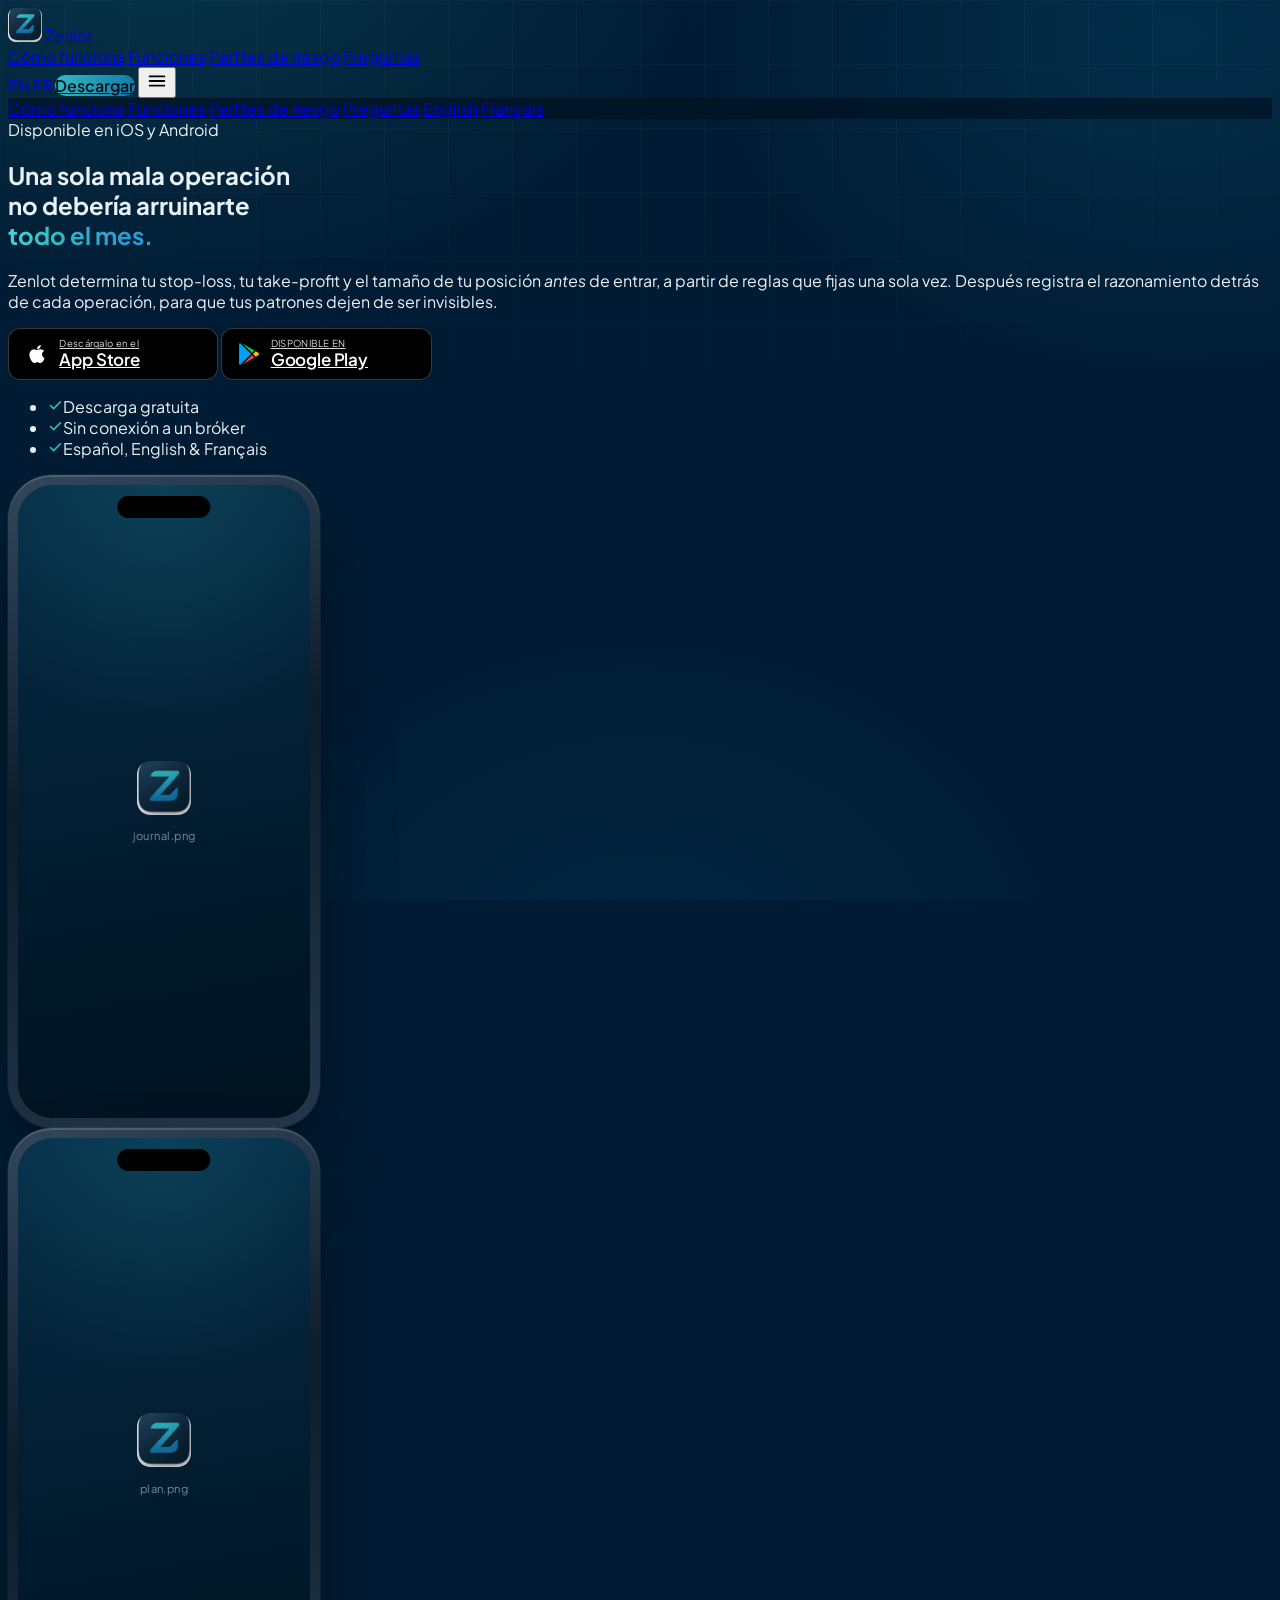
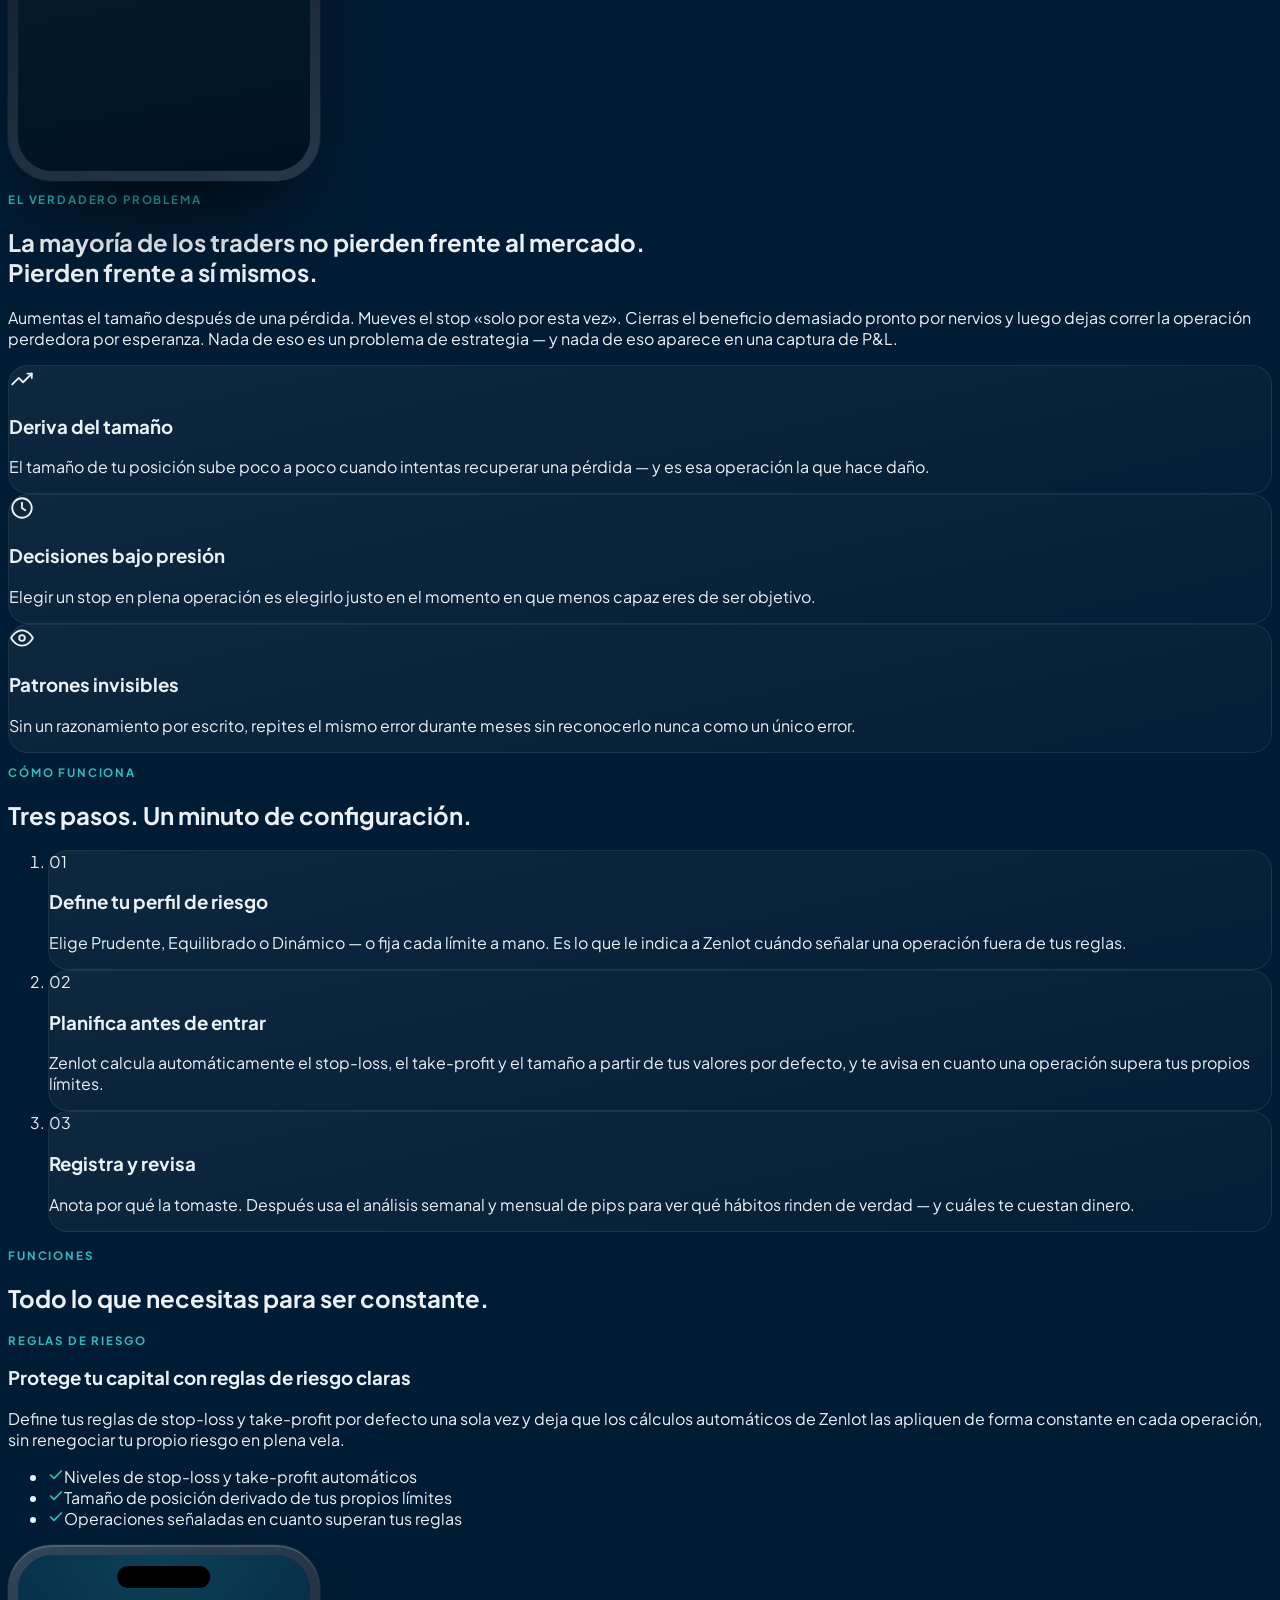
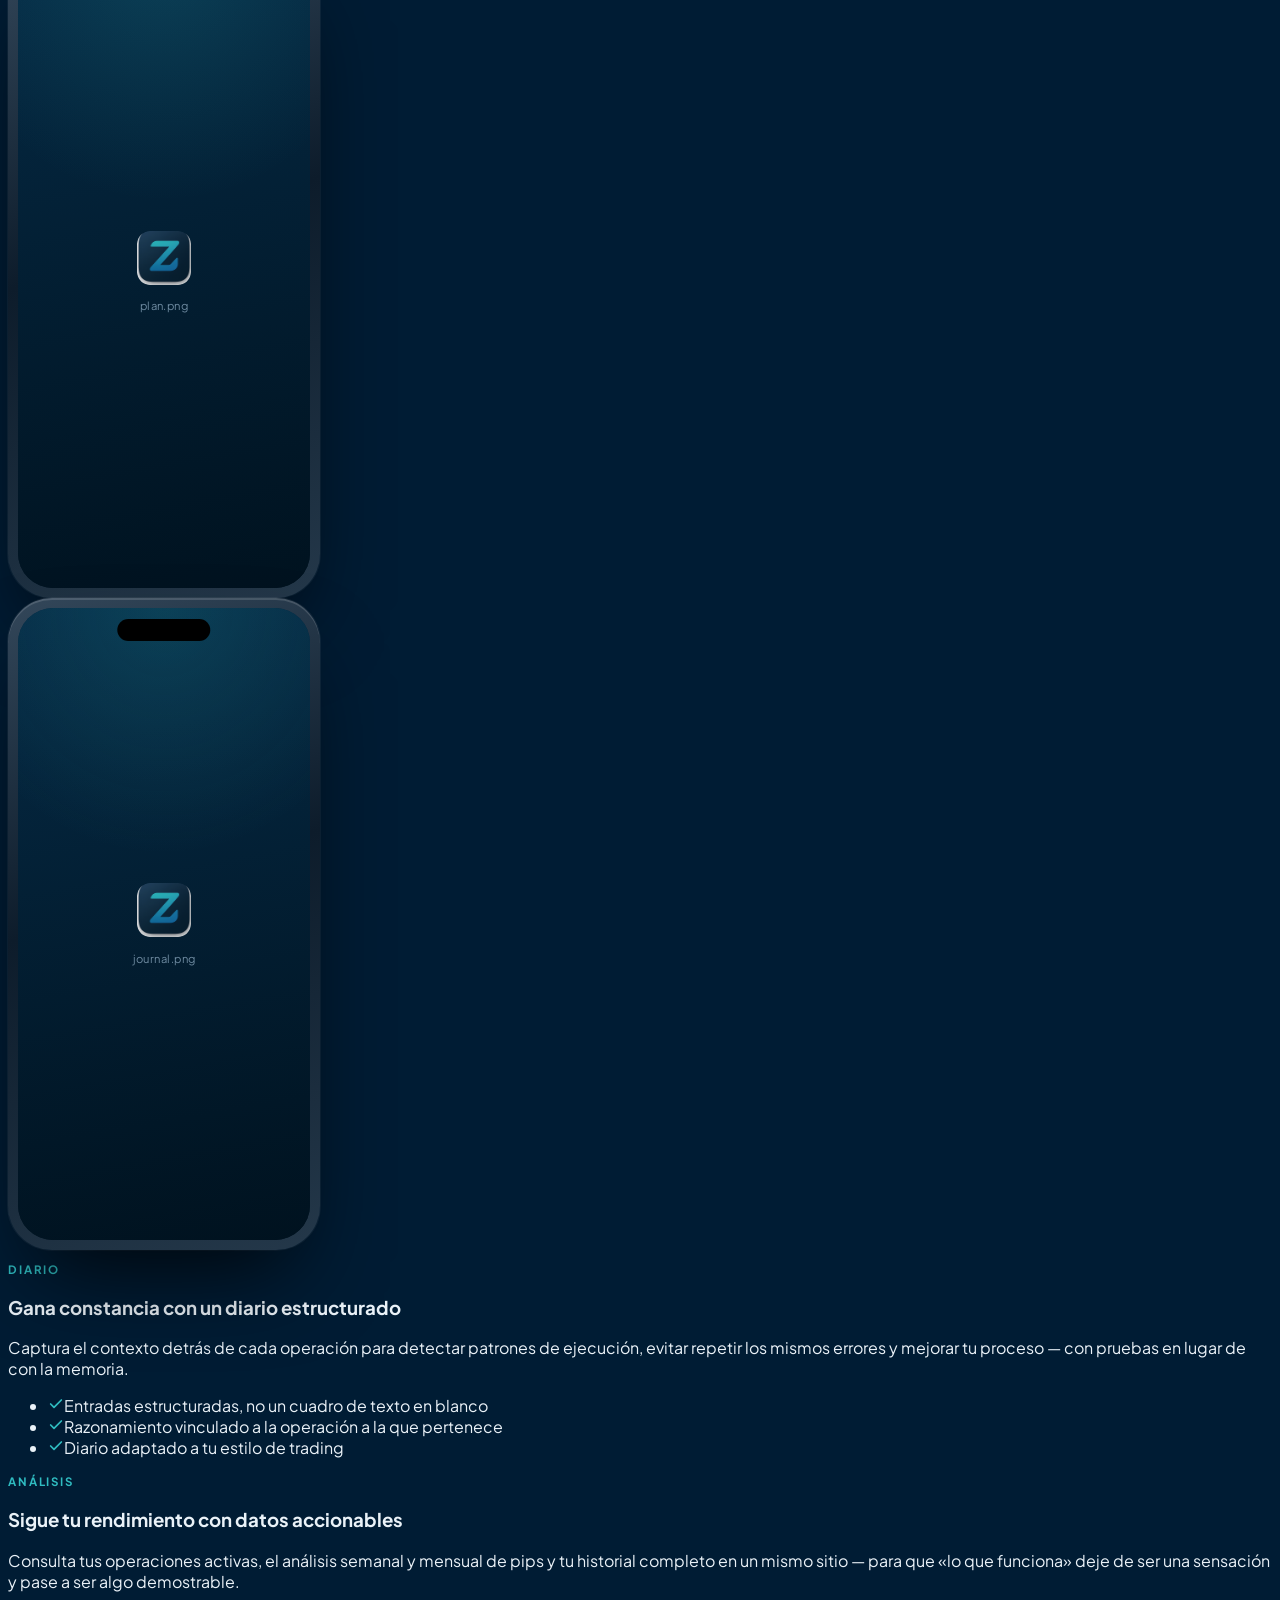
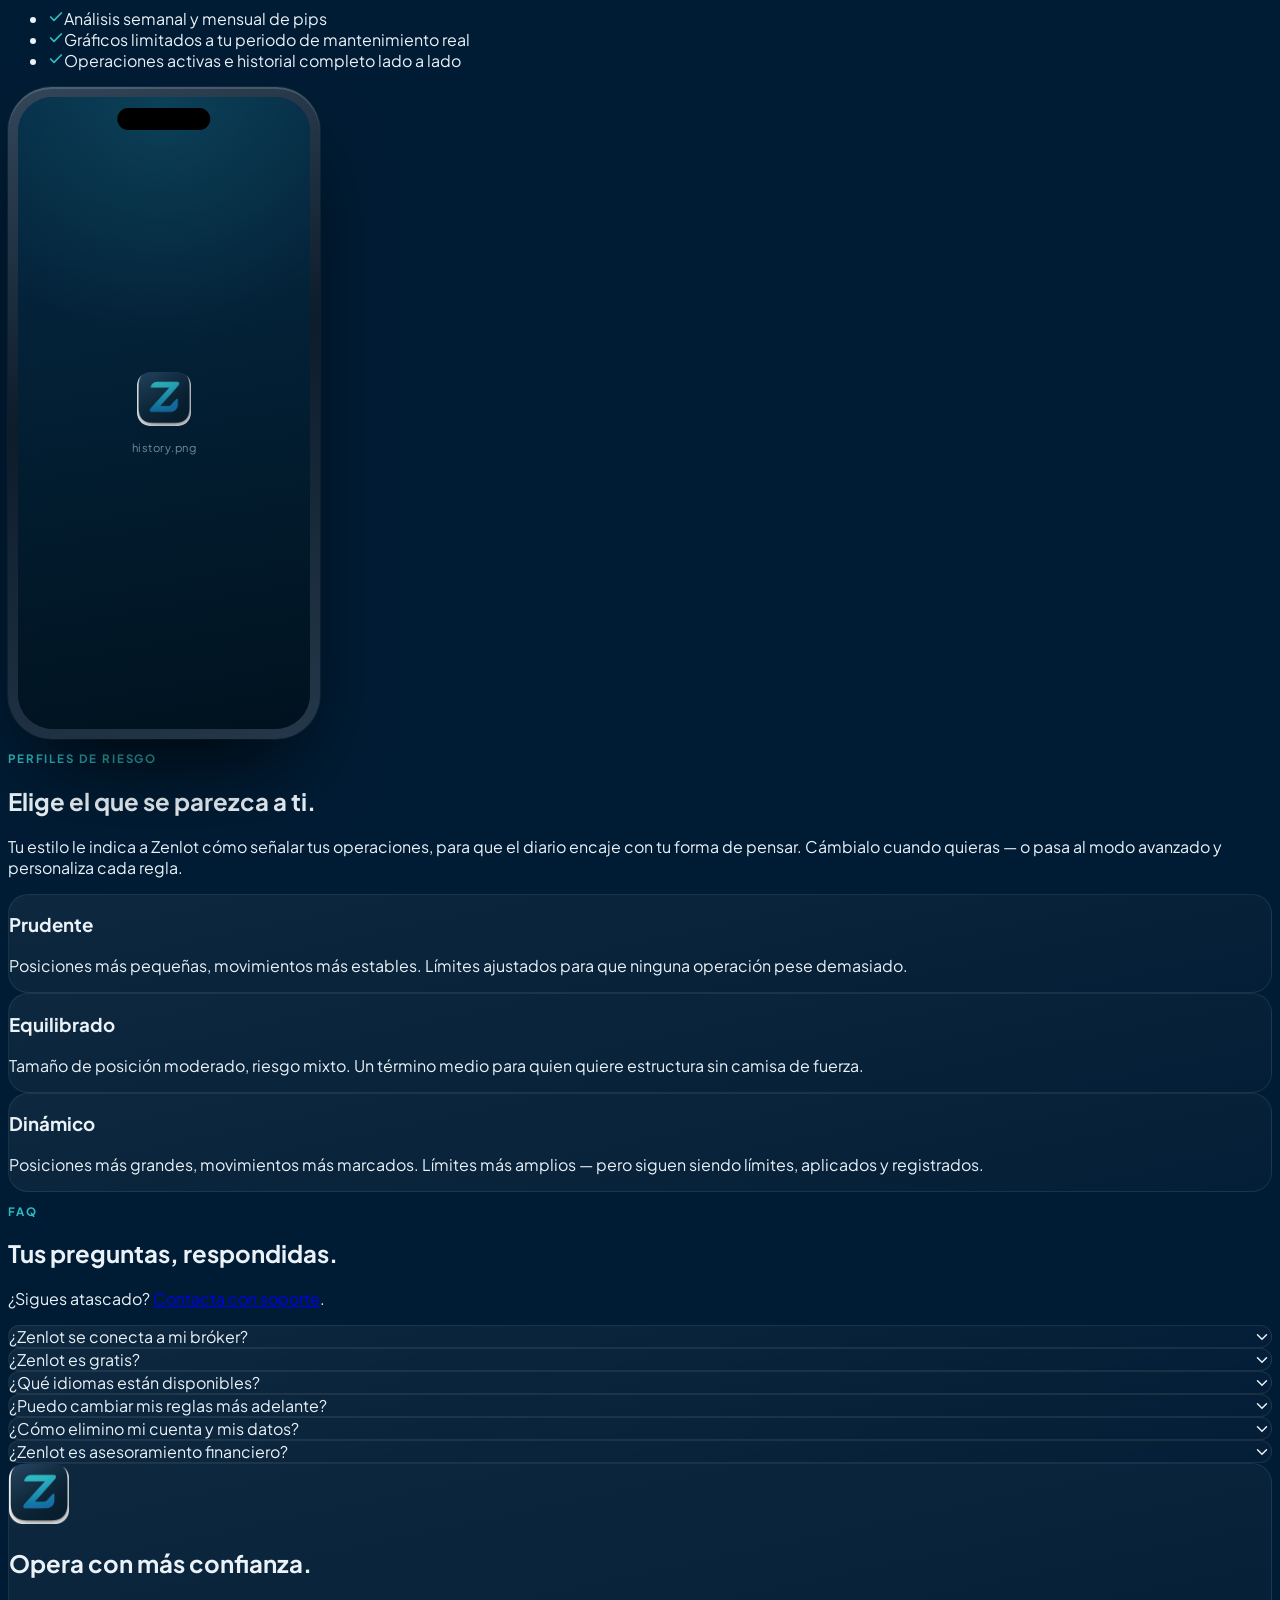
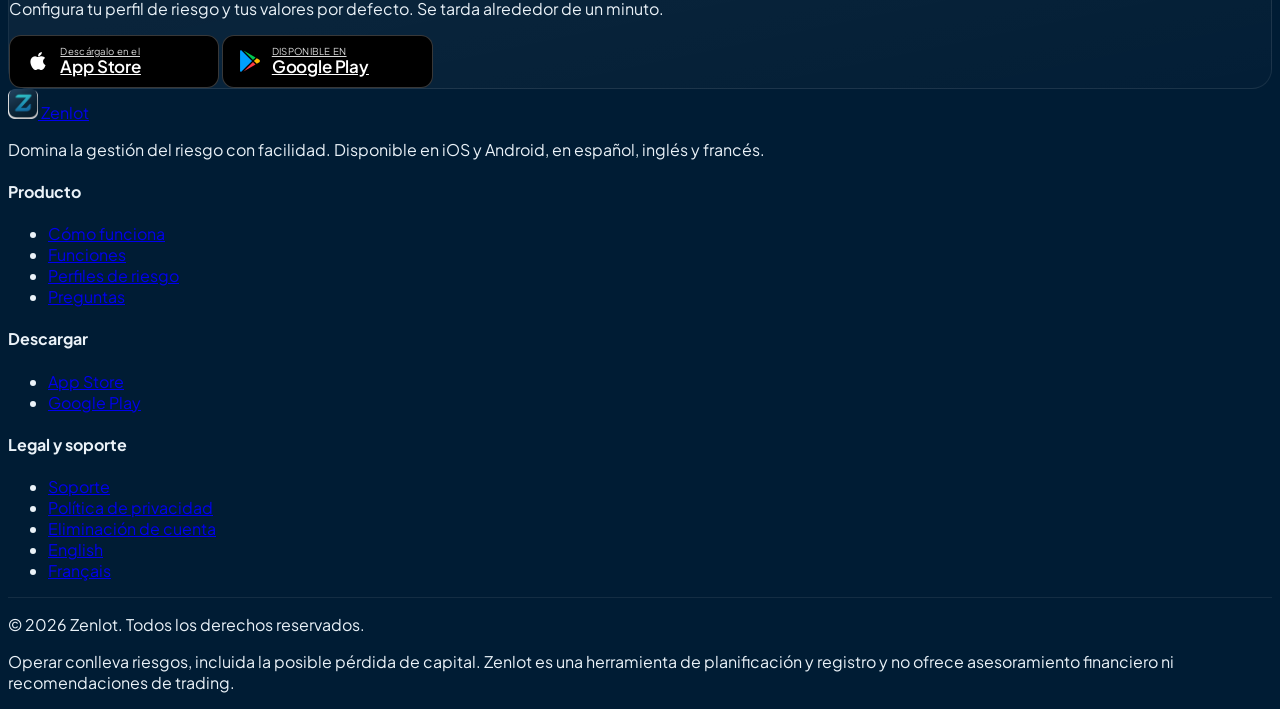
==== commit 3d08fa5f: "Point Spanish page legal/support links at the /es locale The privacy.zenlot.net Spanish pages (suppo" ====
--- a/es/index.html
+++ b/es/index.html
@@ -382,7 +382,7 @@
       <p class="eyebrow">FAQ</p>
       <h2 class="mt-4 text-3xl sm:text-[2.4rem] leading-[1.14] font-extrabold tracking-[-0.03em] balance">Tus preguntas, respondidas.</h2>
       <p class="mt-5 text-[0.98rem] leading-relaxed text-[color:var(--text-dim)]">
-        ¿Sigues atascado? <a href="https://privacy.zenlot.net/support/" target="_blank" rel="noopener" class="text-[color:var(--teal)] hover:underline underline-offset-4">Contacta con soporte</a>.
+        ¿Sigues atascado? <a href="https://privacy.zenlot.net/support/es" target="_blank" rel="noopener" class="text-[color:var(--teal)] hover:underline underline-offset-4">Contacta con soporte</a>.
       </p>
     </div>
 
@@ -405,7 +405,7 @@
       </details>
       <details class="card p-6">
         <summary class="font-semibold text-[1.02rem]">¿Cómo elimino mi cuenta y mis datos?<svg class="chev" width="18" height="18" viewBox="0 0 24 24" fill="none" stroke="currentColor" stroke-width="2" stroke-linecap="round"><path d="m6 9 6 6 6-6"/></svg></summary>
-        <p class="mt-4 text-[0.95rem] leading-relaxed text-[color:var(--text-dim)]">Sigue el proceso en nuestra <a href="https://privacy.zenlot.net/account-deletion/" target="_blank" rel="noopener" class="text-[color:var(--teal)] hover:underline underline-offset-4">página de eliminación de cuenta</a>.</p>
+        <p class="mt-4 text-[0.95rem] leading-relaxed text-[color:var(--text-dim)]">Sigue el proceso en nuestra <a href="https://privacy.zenlot.net/account-deletion/es" target="_blank" rel="noopener" class="text-[color:var(--teal)] hover:underline underline-offset-4">página de eliminación de cuenta</a>.</p>
       </details>
       <details class="card p-6">
         <summary class="font-semibold text-[1.02rem]">¿Zenlot es asesoramiento financiero?<svg class="chev" width="18" height="18" viewBox="0 0 24 24" fill="none" stroke="currentColor" stroke-width="2" stroke-linecap="round"><path d="m6 9 6 6 6-6"/></svg></summary>
@@ -478,9 +478,9 @@
         <div>
           <h4 class="font-semibold text-white mb-3.5">Legal y soporte</h4>
           <ul class="space-y-2.5 text-[color:var(--text-dimmer)]">
-            <li><a href="https://privacy.zenlot.net/support/" target="_blank" rel="noopener" class="hover:text-white transition-colors">Soporte</a></li>
-            <li><a href="https://privacy.zenlot.net/privacy-policy/" target="_blank" rel="noopener" class="hover:text-white transition-colors">Política de privacidad</a></li>
-            <li><a href="https://privacy.zenlot.net/account-deletion/" target="_blank" rel="noopener" class="hover:text-white transition-colors">Eliminación de cuenta</a></li>
+            <li><a href="https://privacy.zenlot.net/support/es" target="_blank" rel="noopener" class="hover:text-white transition-colors">Soporte</a></li>
+            <li><a href="https://privacy.zenlot.net/privacy-policy/es" target="_blank" rel="noopener" class="hover:text-white transition-colors">Política de privacidad</a></li>
+            <li><a href="https://privacy.zenlot.net/account-deletion/es" target="_blank" rel="noopener" class="hover:text-white transition-colors">Eliminación de cuenta</a></li>
             <li><a href="../" hreflang="en" class="hover:text-white transition-colors">English</a></li>
             <li><a href="../fr/" hreflang="fr" class="hover:text-white transition-colors">Français</a></li>
           </ul>
--- a/assets/site.css
+++ b/assets/site.css
@@ -266,13 +266,18 @@
 
 .device-placeholder .dp-mark { width: 54px; height: 54px; border-radius: 24%; opacity: 0.9; }
 .device-placeholder .dp-label { font-size: 0.7rem; color: var(--text-dimmer); letter-spacing: 0.04em; }
-.device.is-empty .device-screen img { display: none; }
+/* `> img` targets only the screenshot, never the placeholder's own logo.
+   Not display:none — that removes the layout box, and a loading="lazy" image
+   with no box never enters the viewport, so it never fetches and the frame
+   stays stuck on the placeholder until a reload. opacity keeps the box (lazy
+   loading still fires) while the placeholder, painted on top, hides it. */
+.device.is-empty .device-screen > img { opacity: 0; }
 .device:not(.is-empty) .device-placeholder { display: none; }
 
-/* With the screenshot <img> hidden, an empty frame has no intrinsic width to
-   hand the flex layout, so in the hero's side-by-side cluster it would collapse
-   to nothing. A min-width floor keeps the branded placeholder legible; it still
-   shrinks proportionally toward this floor when space is tight. */
+/* Before its image loads (or when there's no image at all) an empty frame has
+   no intrinsic width to hand the flex layout, so in the hero's side-by-side
+   cluster it would collapse to nothing. A min-width floor keeps the branded
+   placeholder legible; it still shrinks toward this floor when space is tight. */
 .device.is-empty { min-width: 11rem; }
 
 .device-float { animation: float 7s ease-in-out infinite; }
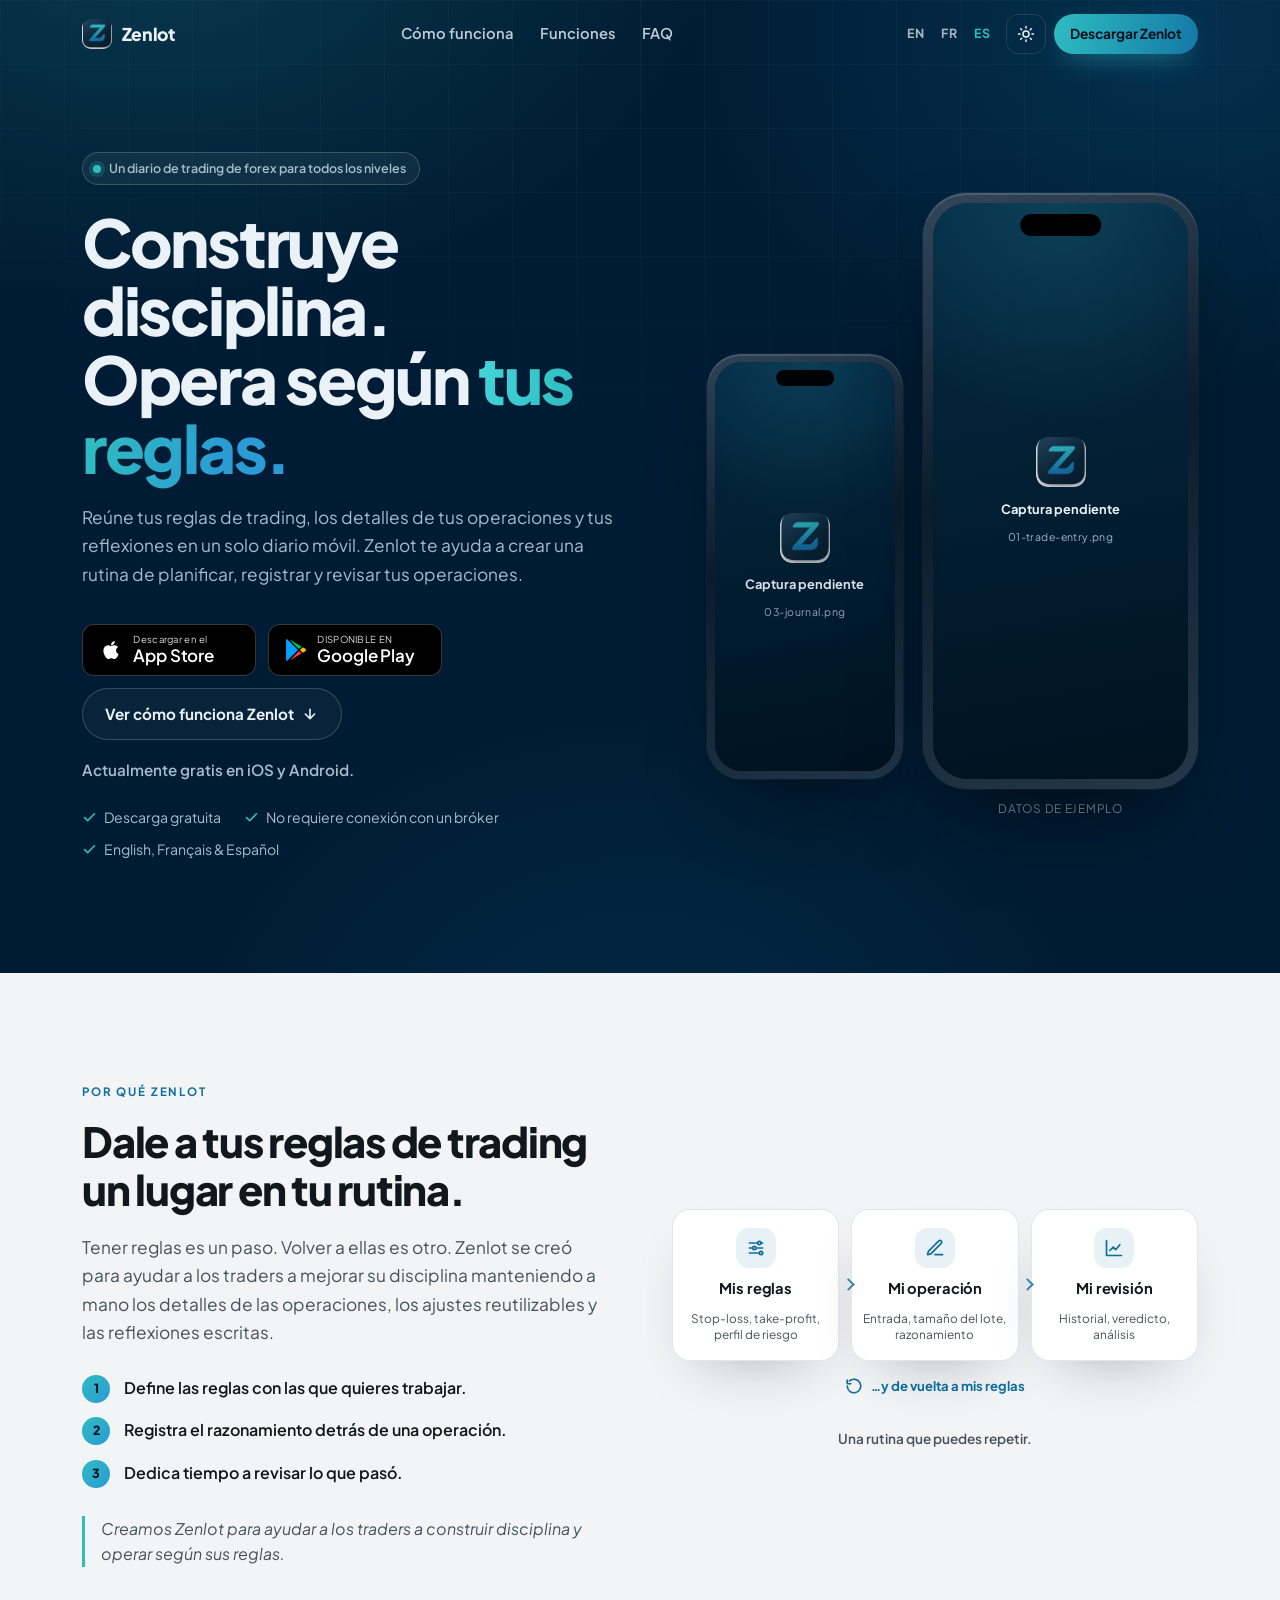
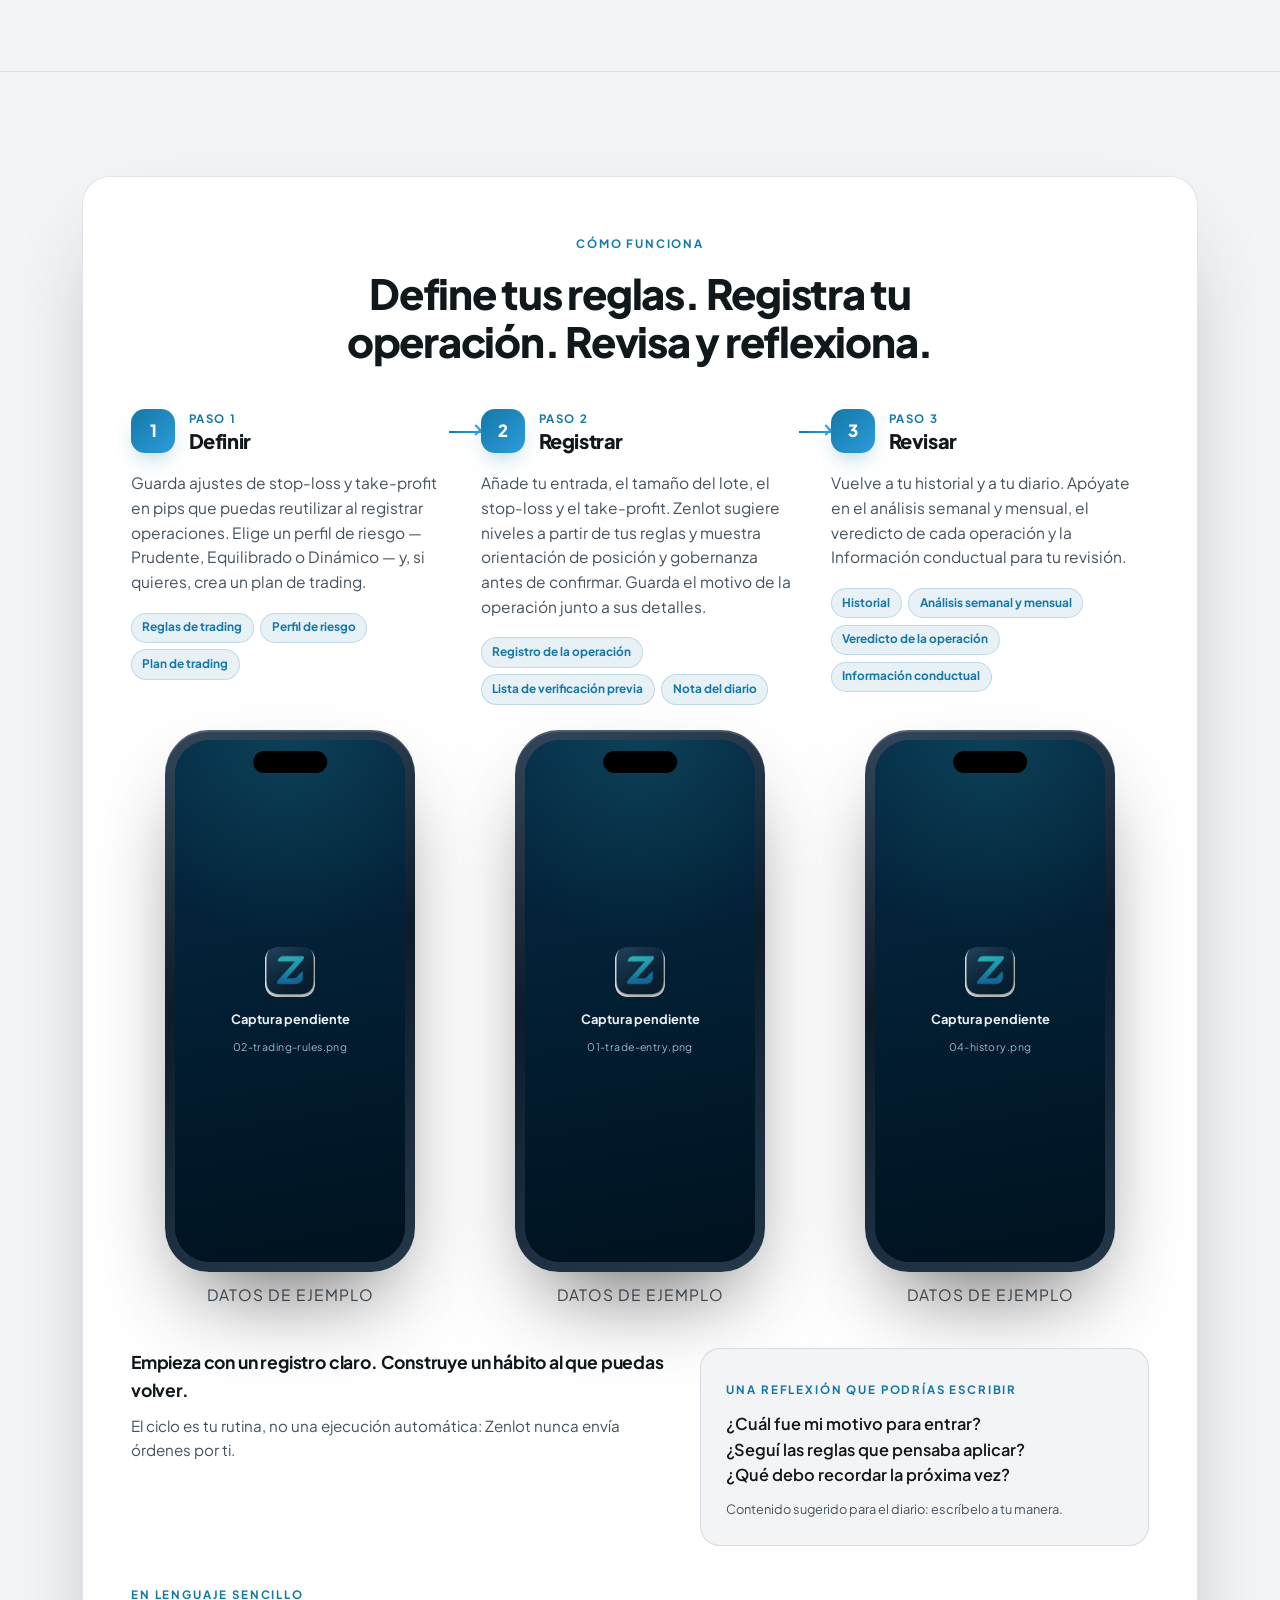
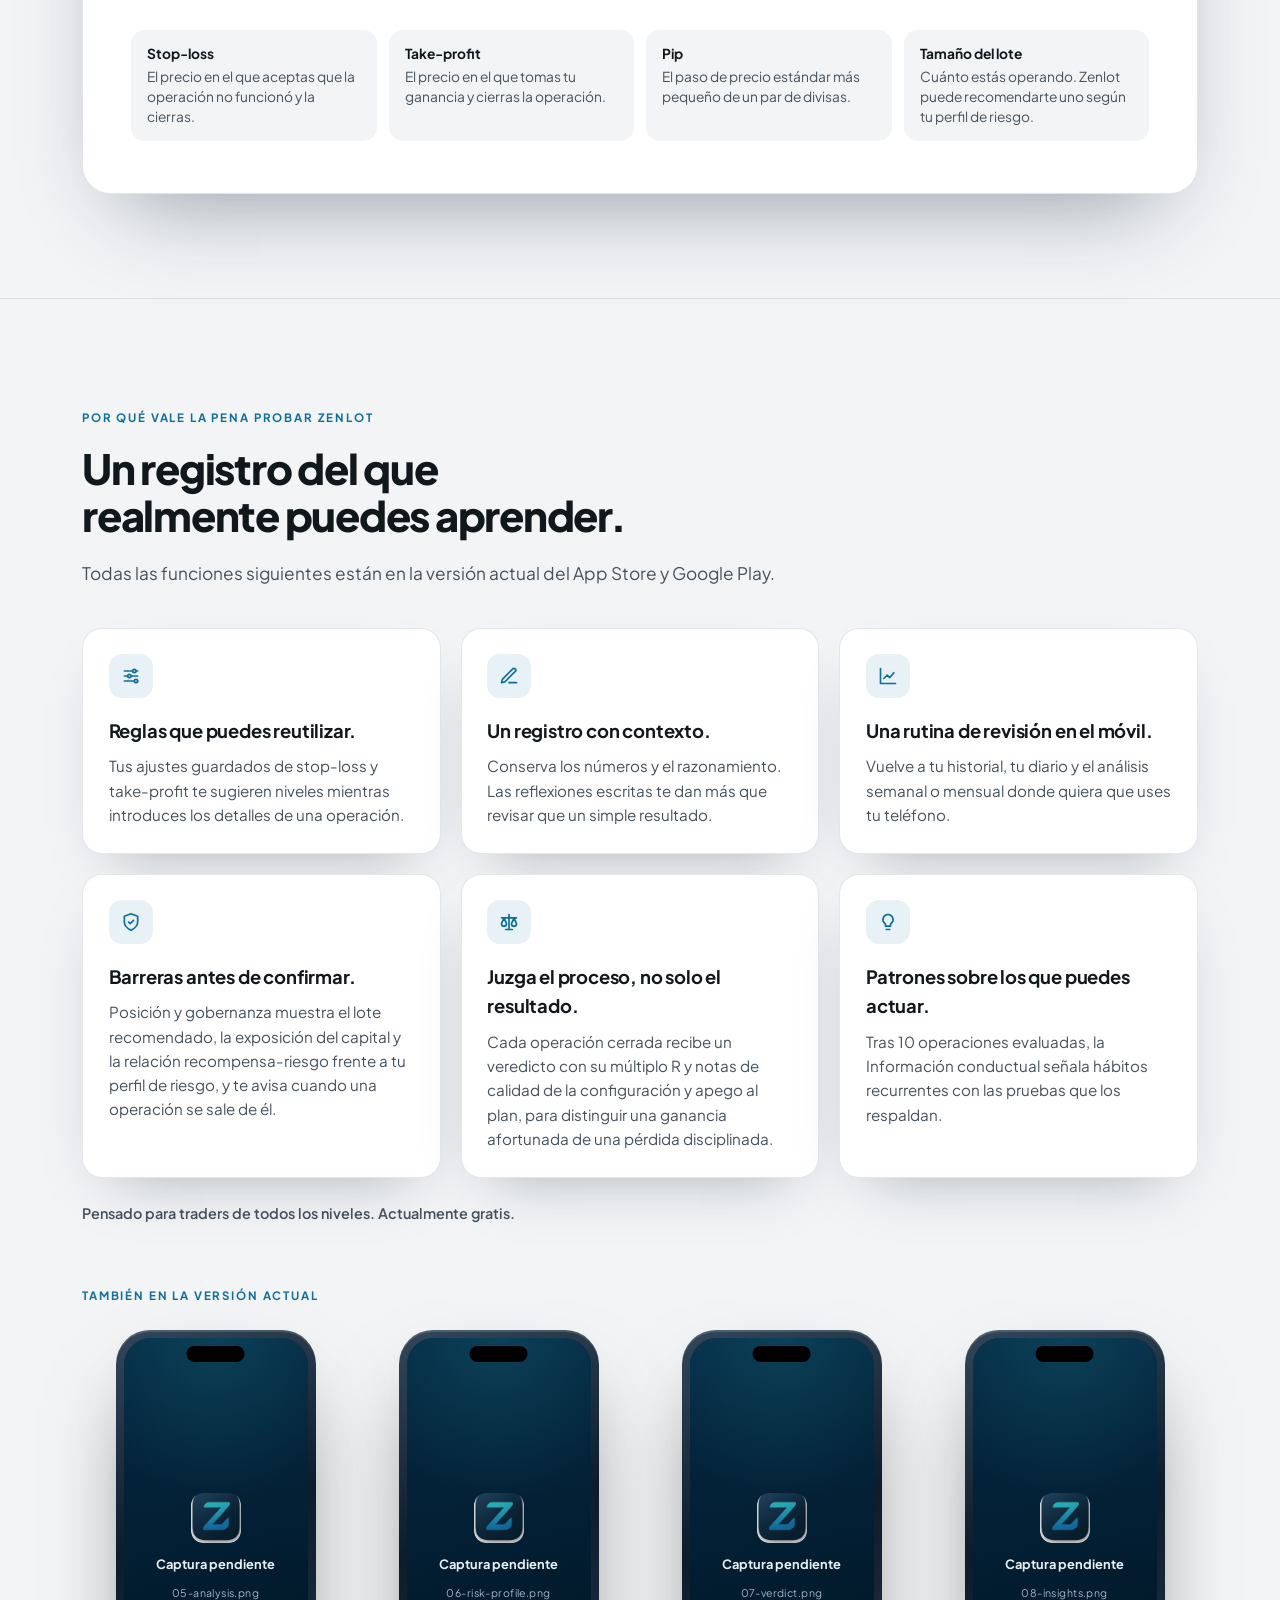
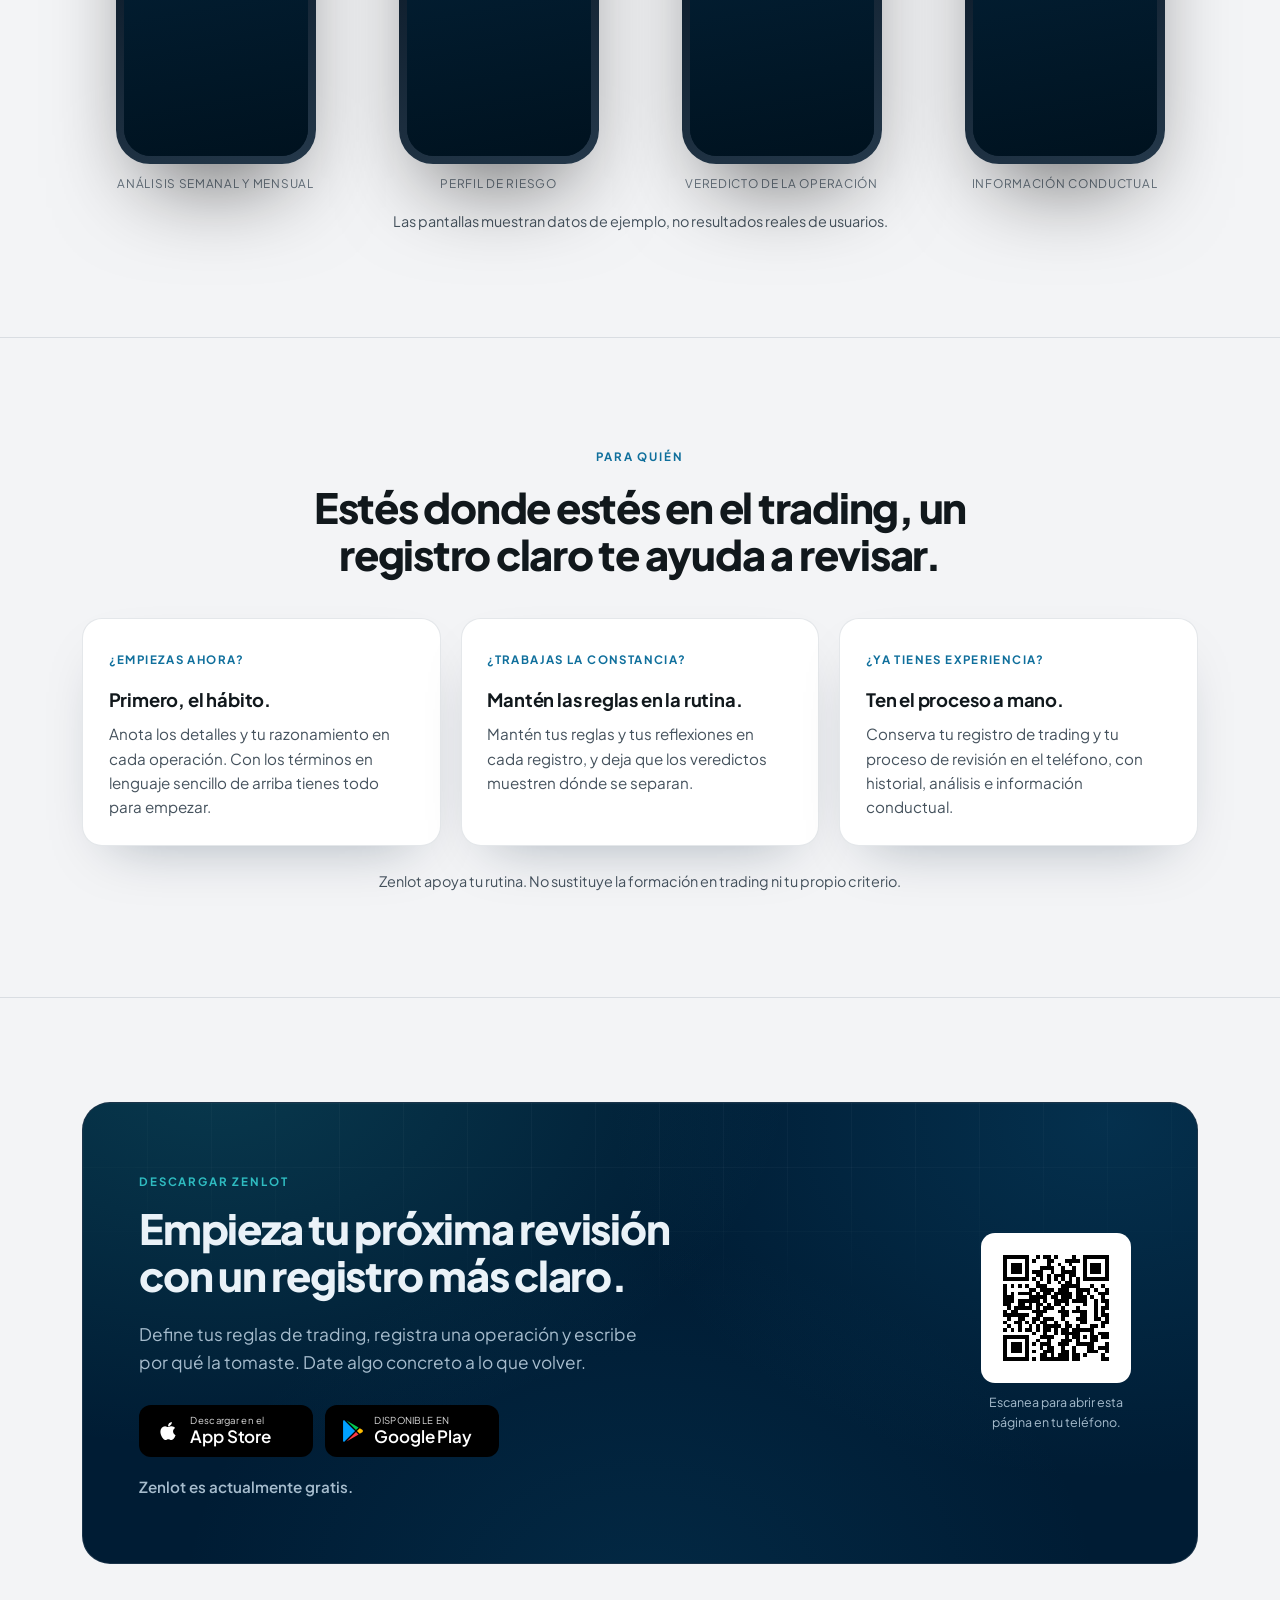
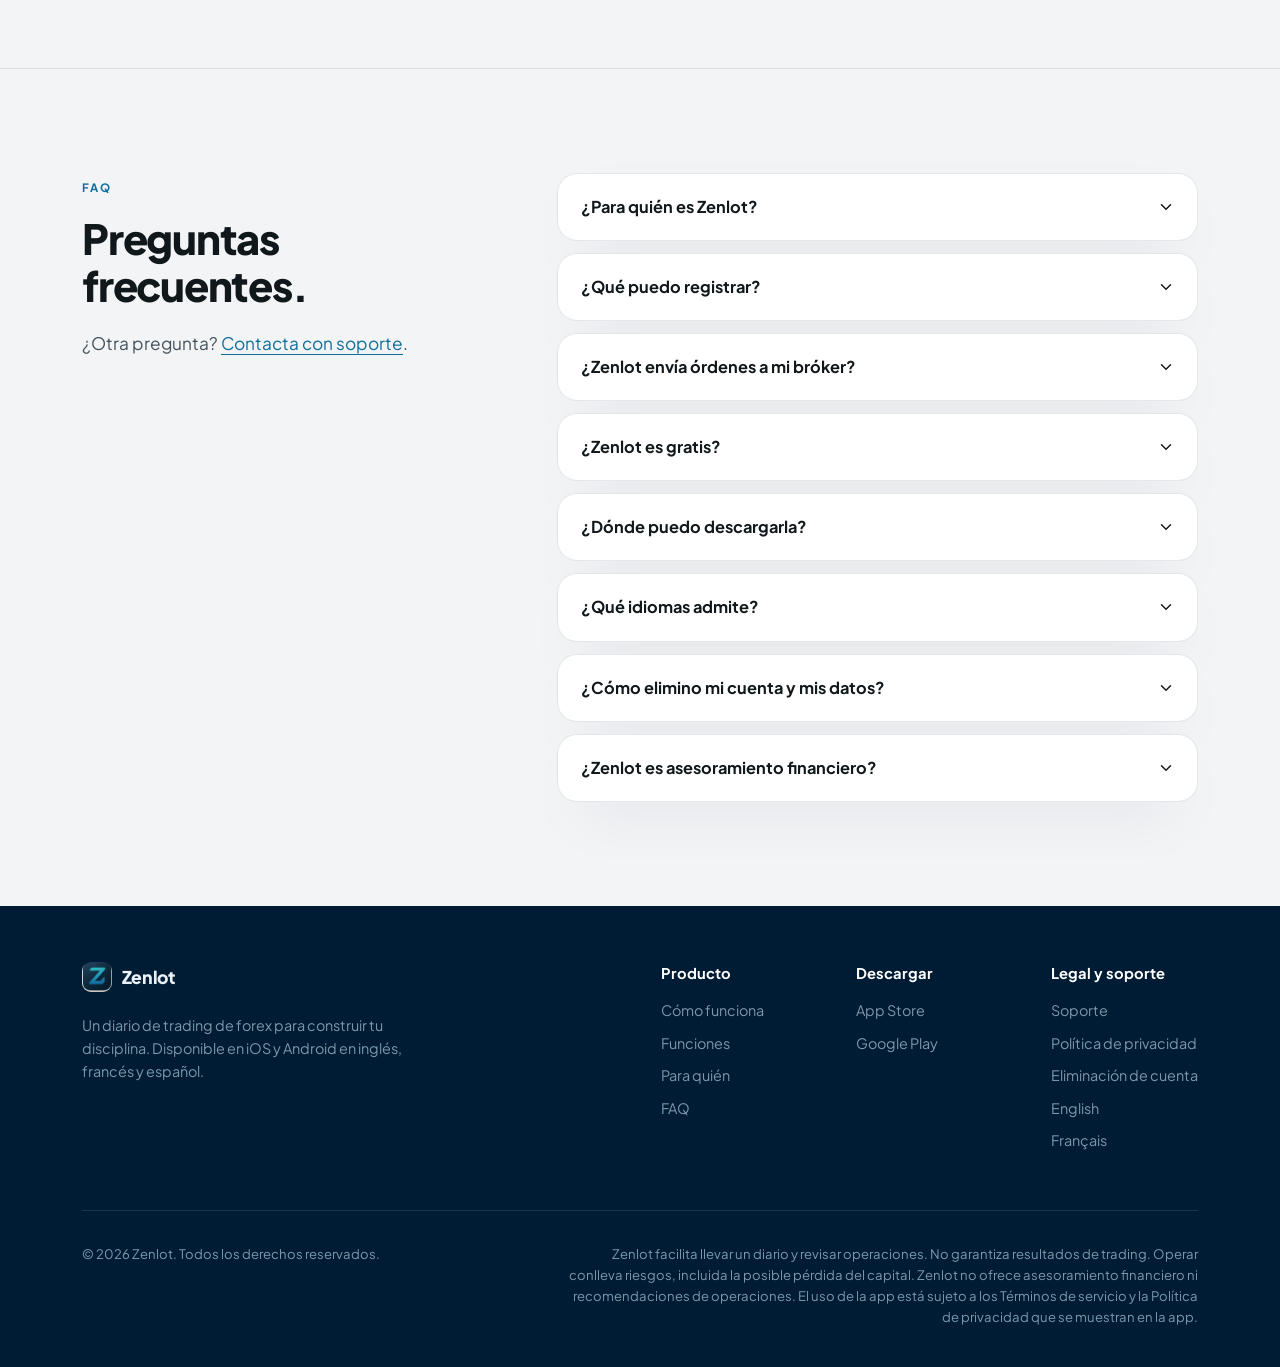
==== commit f8a0ce83: "Rebuild landing page as Set → Record → Review infographic in EN/FR/ES Replaces the previous landing " ====
--- a/es/index.html
+++ b/es/index.html
@@ -1,15 +1,42 @@
 <!DOCTYPE html>
-<html lang="es" class="dark">
+<html lang="es" data-shots-base="../assets/screenshots/">
 <head>
 <meta charset="utf-8">
 <meta name="viewport" content="width=device-width, initial-scale=1, viewport-fit=cover">
-<title>Zenlot — Gestión del riesgo y diario de trading</title>
-
-<!-- Terminología alineada con la app (localización en/fr/es) para que el
-     sitio use exactamente el mismo vocabulario que Zenlot. -->
-
-<meta name="description" content="Zenlot define tu stop-loss, tu take-profit y el tamaño de tu posición antes de entrar, a partir de reglas que fijas una sola vez. Después registra cada operación. Gratis en iOS y Android.">
-<meta name="theme-color" content="#001c34">
+<title>Zenlot | Diario de trading de forex gratuito</title>
+
+<!-- ==========================================================================
+     THEME — runs before paint so there's no flash. A stored pick
+     (localStorage zenlot:theme, set by the header toggle in assets/site.js)
+     wins; otherwise the system setting applies and keeps being followed.
+     Force one with ?theme=light|dark (also stored, like ?lang=).
+     ========================================================================== -->
+<script>
+(function () {
+  var t = null;
+  try {
+    var forced = location.search.match(/[?&]theme=(light|dark)\b/);
+    if (forced) { t = forced[1]; localStorage.setItem('zenlot:theme', t); }
+    else { t = localStorage.getItem('zenlot:theme'); }
+  } catch (e) {}
+  if (t !== 'light' && t !== 'dark') {
+    t = window.matchMedia && window.matchMedia('(prefers-color-scheme: dark)').matches ? 'dark' : 'light';
+  }
+  document.documentElement.setAttribute('data-theme', t);
+})();
+</script>
+
+<!-- ==========================================================================
+     STORE LINKS — edit in one place if they ever change.
+       iOS      https://apps.apple.com/us/app/zenlot/id6759946394
+       Android  https://play.google.com/store/apps/details?id=com.zenlot.app
+     SCREENSHOTS — drop PNGs into assets/screenshots/<lang>/<light|dark>/ using
+     the filenames in assets/screenshots/README.md. Frames swap from placeholder
+     to image automatically and follow the active theme.
+     ========================================================================== -->
+
+<meta name="description" content="Crea una rutina de trading con Zenlot. Define reglas de trading reutilizables, registra tus operaciones y revisa tu diario y tu historial. Actualmente gratis en iOS y Android.">
+<meta name="theme-color" content="#001c34" data-dynamic>
 <meta name="apple-mobile-web-app-title" content="Zenlot">
 <link rel="canonical" href="https://info.zenlot.net/es/">
 <link rel="alternate" hreflang="en" href="https://info.zenlot.net/">
@@ -27,35 +54,19 @@
 <meta property="og:locale:alternate" content="en_US">
 <meta property="og:locale:alternate" content="fr_FR">
 <meta property="og:url" content="https://info.zenlot.net/es/">
-<meta property="og:title" content="Zenlot — Gestión del riesgo y diario de trading">
-<meta property="og:description" content="Define tus reglas de riesgo una sola vez. Zenlot las aplica en cada operación y registra tu razonamiento.">
-<meta property="og:image" content="https://info.zenlot.net/assets/brand/zenlot-icon.png">
+<meta property="og:title" content="Zenlot | Diario de trading de forex gratuito">
+<meta property="og:description" content="Crea una rutina de trading con Zenlot. Define reglas de trading reutilizables, registra tus operaciones y revisa tu diario y tu historial. Actualmente gratis en iOS y Android.">
+<meta property="og:image" content="https://info.zenlot.net/assets/brand/og-es.png">
+<meta property="og:image:width" content="1200">
+<meta property="og:image:height" content="630">
 <meta name="twitter:card" content="summary_large_image">
-<meta name="twitter:title" content="Zenlot — Gestión del riesgo y diario de trading">
-<meta name="twitter:description" content="Define tus reglas de riesgo una sola vez. Zenlot las aplica en cada operación.">
-<meta name="twitter:image" content="https://info.zenlot.net/assets/brand/zenlot-icon.png">
+<meta name="twitter:title" content="Zenlot | Diario de trading de forex gratuito">
+<meta name="twitter:description" content="Crea una rutina de trading con Zenlot. Define reglas de trading reutilizables, registra tus operaciones y revisa tu diario y tu historial. Actualmente gratis en iOS y Android.">
+<meta name="twitter:image" content="https://info.zenlot.net/assets/brand/og-es.png">
 
 <link rel="preconnect" href="https://fonts.googleapis.com">
 <link rel="preconnect" href="https://fonts.gstatic.com" crossorigin>
 <link href="https://fonts.googleapis.com/css2?family=Plus+Jakarta+Sans:wght@400;500;600;700;800&amp;display=swap" rel="stylesheet">
-
-<script src="https://cdn.tailwindcss.com?plugins=forms,typography"></script>
-<script>
-tailwind.config = {
-  darkMode: 'class',
-  theme: {
-    extend: {
-      colors: {
-        ink:  { 900: '#00121f', 800: '#001c34', 700: '#052a45', 600: '#0b3a5c' },
-        teal: { DEFAULT: '#2fbcc1', bright: '#45d7dc' },
-        brand:{ blue: '#1478a7', bright: '#2a9bd4' }
-      },
-      fontFamily: { sans: ['"Plus Jakarta Sans"', 'ui-sans-serif', 'system-ui', 'sans-serif'] },
-      maxWidth: { site: '1180px' }
-    }
-  }
-}
-</script>
 <link rel="stylesheet" href="../assets/site.css">
 
 <script type="application/ld+json">
@@ -65,55 +76,57 @@
   "name": "Zenlot",
   "applicationCategory": "FinanceApplication",
   "operatingSystem": "iOS, Android",
-  "description": "Aplicación de gestión del riesgo y diario de trading. Define tus reglas de stop-loss, take-profit y tamaño de posición una sola vez y aplícalas en cada operación.",
+  "description": "Crea una rutina de trading con Zenlot. Define reglas de trading reutilizables, registra tus operaciones y revisa tu diario y tu historial. Actualmente gratis en iOS y Android.",
   "url": "https://info.zenlot.net/es/",
   "installUrl": [
     "https://apps.apple.com/us/app/zenlot/id6759946394",
     "https://play.google.com/store/apps/details?id=com.zenlot.app"
   ],
-  "inLanguage": ["es", "en", "fr"],
-  "offers": { "@type": "Offer", "price": "0", "priceCurrency": "EUR" }
+  "inLanguage": ["en", "fr", "es"],
+  "offers": { "@type": "Offer", "price": "0", "priceCurrency": "USD" }
 }
 </script>
 </head>
 
-<body class="antialiased">
+<body>
 <a href="#main" class="skip-link">Ir al contenido</a>
 
-<div class="bg-shell" aria-hidden="true"><div class="bg-grid"></div></div>
-
-<!-- ============================== NAV ============================== -->
-<header id="site-nav" class="fixed top-0 inset-x-0 z-50 border-transparent transition-all duration-300" style="border-bottom-color: var(--line);">
-  <nav class="mx-auto max-w-site px-5 sm:px-8 h-[68px] flex items-center justify-between" aria-label="Navegación principal">
-    <a href="#top" class="flex items-center gap-2.5 shrink-0">
-      <img src="../assets/brand/zenlot-mark.png" alt="" width="34" height="34" class="w-[34px] h-[34px] rounded-[10px]">
-      <span class="text-[1.12rem] font-extrabold tracking-tight">Zenlot</span>
-    </a>
-
-    <div class="hidden md:flex items-center gap-8 text-[0.92rem] text-[color:var(--text-dim)]">
-      <a href="#how" class="hover:text-white transition-colors">Cómo funciona</a>
-      <a href="#features" class="hover:text-white transition-colors">Funciones</a>
-      <a href="#profiles" class="hover:text-white transition-colors">Perfiles de riesgo</a>
-      <a href="#faq" class="hover:text-white transition-colors">Preguntas</a>
-    </div>
-
-    <div class="flex items-center gap-2.5">
-      <a href="../" hreflang="en" class="hidden sm:inline-flex items-center px-2.5 py-1.5 rounded-lg text-[0.78rem] font-semibold text-[color:var(--text-dim)] border border-[color:var(--line)] hover:text-white hover:border-[color:var(--line-strong)] transition-colors" aria-label="Ver esta página en inglés">EN</a>
-      <a href="../fr/" hreflang="fr" class="hidden sm:inline-flex items-center px-2.5 py-1.5 rounded-lg text-[0.78rem] font-semibold text-[color:var(--text-dim)] border border-[color:var(--line)] hover:text-white hover:border-[color:var(--line-strong)] transition-colors" aria-label="Ver esta página en francés">FR</a>
-      <a href="#download" class="btn btn-primary text-[0.88rem] px-4 py-2">Descargar</a>
-      <button id="menu-toggle" class="md:hidden p-2 -mr-2 text-[color:var(--text-dim)]" aria-expanded="false" aria-controls="mobile-menu" aria-label="Abrir el menú">
-        <svg width="22" height="22" viewBox="0 0 24 24" fill="none" stroke="currentColor" stroke-width="2" stroke-linecap="round"><path d="M4 7h16M4 12h16M4 17h16"/></svg>
-      </button>
-    </div>
-  </nav>
-
-  <div id="mobile-menu" class="hidden md:hidden glass border-t px-5 pb-5 pt-2 space-y-1" style="border-top-color: var(--line);">
-    <a href="#how" class="block py-2.5 text-[color:var(--text-dim)] hover:text-white">Cómo funciona</a>
-    <a href="#features" class="block py-2.5 text-[color:var(--text-dim)] hover:text-white">Funciones</a>
-    <a href="#profiles" class="block py-2.5 text-[color:var(--text-dim)] hover:text-white">Perfiles de riesgo</a>
-    <a href="#faq" class="block py-2.5 text-[color:var(--text-dim)] hover:text-white">Preguntas</a>
-    <a href="../" hreflang="en" class="block py-2.5 text-[color:var(--text-dim)] hover:text-white">English</a>
-    <a href="../fr/" hreflang="fr" class="block py-2.5 text-[color:var(--text-dim)] hover:text-white">Français</a>
+<!-- ============================== HEADER ============================== -->
+<header id="site-nav" class="site-nav">
+  <div class="wrap">
+    <div class="nav-row">
+      <a href="#top" class="brand" aria-label="Zenlot">
+        <img src="../assets/brand/zenlot-mark.png" alt="" width="30" height="30">
+        <span>Zenlot</span>
+      </a>
+
+      <nav class="nav-links" aria-label="Principal">
+        <a href="#how">Cómo funciona</a>
+        <a href="#features">Funciones</a>
+        <a href="#faq">FAQ</a>
+      </nav>
+
+      <div class="nav-tools">
+        <div class="lang-switch" aria-label="Idioma">
+          <a href="../" hreflang="en" lang="en" title="English">EN</a><a href="../fr/" hreflang="fr" lang="fr" title="Français">FR</a><span aria-current="page">ES</span>
+        </div>
+        <button type="button" class="icon-btn theme-toggle" aria-label="Cambiar a modo oscuro" title="Cambiar a modo oscuro" data-label-dark="Cambiar a modo oscuro" data-label-light="Cambiar a modo claro">
+          <svg class="ico-sun" width="18" height="18" viewBox="0 0 24 24" fill="none" stroke="currentColor" stroke-width="2" stroke-linecap="round" stroke-linejoin="round" aria-hidden="true"><circle cx="12" cy="12" r="4"/><path d="M12 2v2M12 20v2M4.93 4.93l1.41 1.41M17.66 17.66l1.41 1.41M2 12h2M20 12h2M4.93 19.07l1.41-1.41M17.66 6.34l1.41-1.41"/></svg>
+          <svg class="ico-moon" width="18" height="18" viewBox="0 0 24 24" fill="none" stroke="currentColor" stroke-width="2" stroke-linecap="round" stroke-linejoin="round" aria-hidden="true"><path d="M21 12.79A9 9 0 1 1 11.21 3 7 7 0 0 0 21 12.79z"/></svg>
+        </button>
+        <a href="#download" class="btn btn-primary btn-sm nav-cta">Descargar Zenlot</a>
+        <button type="button" id="menu-toggle" class="icon-btn menu-toggle" aria-expanded="false" aria-controls="mobile-menu" aria-label="Abrir el menú">
+          <svg width="20" height="20" viewBox="0 0 24 24" fill="none" stroke="currentColor" stroke-width="2" stroke-linecap="round" aria-hidden="true"><path d="M4 7h16M4 12h16M4 17h16"/></svg>
+        </button>
+      </div>
+    </div>
+  </div>
+  <div id="mobile-menu" class="mobile-menu">
+    <a href="#how">Cómo funciona</a>
+    <a href="#features">Funciones</a>
+    <a href="#faq">FAQ</a>
+    <a href="#download">Descargar Zenlot</a>
+    <div class="mm-langs"><a href="../" hreflang="en" lang="en" title="English">EN</a><a href="../fr/" hreflang="fr" lang="fr" title="Français">FR</a><span aria-current="page">ES</span></div>
   </div>
 </header>
 
@@ -121,376 +134,301 @@
 <span id="top"></span>
 
 <!-- ============================== HERO ============================== -->
-<section class="relative pt-32 pb-20 sm:pt-40 sm:pb-28">
-  <div class="mx-auto max-w-site px-5 sm:px-8">
-    <div class="grid lg:grid-cols-[1.08fr_0.92fr] gap-14 lg:gap-8 items-center">
-
+<section class="shell shell-ambient hero">
+  <div class="wrap">
+    <div class="hero-grid">
+      <div>
+        <span class="pill"><span class="dot" aria-hidden="true"></span>Un diario de trading de forex para todos los niveles</span>
+        <h1 class="h1 balance" style="margin-top:1.4rem">Construye disciplina.<br>Opera según <span class="grad-text">tus reglas.</span></h1>
+        <p class="lead" style="max-width:34rem">Reúne tus reglas de trading, los detalles de tus operaciones y tus reflexiones en un solo diario móvil. Zenlot te ayuda a crear una rutina de planificar, registrar y revisar tus operaciones.</p>
+
+        <div id="download" class="hero-actions" style="scroll-margin-top:6rem">
+          <div class="badges">
+            <a href="https://apps.apple.com/us/app/zenlot/id6759946394" data-store="ios" class="store-badge" target="_blank" rel="noopener" aria-label="Descargar Zenlot en el App Store"><svg width="24" height="24" viewBox="0 0 24 24" fill="currentColor" aria-hidden="true"><path d="M17.05 20.28c-.98.95-2.05.8-3.08.35-1.09-.46-2.09-.48-3.24 0-1.44.62-2.2.44-3.06-.35C2.79 15.25 3.51 7.59 9.05 7.31c1.35.07 2.29.74 3.08.8 1.18-.24 2.31-.93 3.57-.84 1.51.12 2.65.72 3.4 1.8-3.12 1.87-2.38 5.98.48 7.13-.57 1.5-1.31 2.99-2.53 4.08zM12.03 7.25c-.15-2.23 1.66-4.07 3.74-4.25.29 2.58-2.34 4.5-3.74 4.25z"/></svg><span><span class="sb-small">Descargar en el</span><span class="sb-big">App Store</span></span></a>
+            <a href="https://play.google.com/store/apps/details?id=com.zenlot.app" data-store="android" class="store-badge" target="_blank" rel="noopener" aria-label="Obtener Zenlot en Google Play"><svg width="22" height="24" viewBox="0 0 512 512" aria-hidden="true"><path fill="#00a0ff" d="M47 0C34 6.8 25.3 19.2 25.3 35.3v441.3c0 16.1 8.7 28.5 21.7 35.3l256.6-256L47 0z"/><path fill="#ffbc00" d="M472.2 225.6l-58.9-34.1-65.7 64.5 65.7 64.5 60.1-34.1c18-14.3 18-46.5-1.2-60.8z"/><path fill="#ff3a44" d="M104.6 499l280.8-161.2-60.1-60.1L104.6 499z"/><path fill="#00c852" d="M325.3 234.3L104.6 13l280.8 161.2-60.1 60.1z"/></svg><span><span class="sb-small">DISPONIBLE EN</span><span class="sb-big">Google Play</span></span></a>
+          </div>
+          <a href="#how" class="btn btn-ghost">Ver cómo funciona Zenlot
+            <svg width="16" height="16" viewBox="0 0 24 24" fill="none" stroke="currentColor" stroke-width="2.4" stroke-linecap="round" stroke-linejoin="round" aria-hidden="true"><path d="M12 5v14M5 12l7 7 7-7"/></svg>
+          </a>
+        </div>
+        <p class="offer-line">Actualmente gratis en iOS y Android.</p>
+        <ul class="ticks">
+          <li><svg class="tick" width="15" height="15" viewBox="0 0 24 24" fill="none" stroke="currentColor" stroke-width="2.6" stroke-linecap="round" stroke-linejoin="round" aria-hidden="true"><path d="M20 6 9 17l-5-5"/></svg>Descarga gratuita</li>
+          <li><svg class="tick" width="15" height="15" viewBox="0 0 24 24" fill="none" stroke="currentColor" stroke-width="2.6" stroke-linecap="round" stroke-linejoin="round" aria-hidden="true"><path d="M20 6 9 17l-5-5"/></svg>No requiere conexión con un bróker</li>
+          <li><svg class="tick" width="15" height="15" viewBox="0 0 24 24" fill="none" stroke="currentColor" stroke-width="2.6" stroke-linecap="round" stroke-linejoin="round" aria-hidden="true"><path d="M20 6 9 17l-5-5"/></svg>English, Français &amp; Español</li>
+        </ul>
+      </div>
+
+      <div class="device-cluster" aria-label="Pantallas de la app Zenlot">
+        <div class="shot device-back device-float-slow">
+          <div class="device device-sm"><div class="device-screen"><div class="device-island" aria-hidden="true"></div><img src="../assets/screenshots/es/dark/03-journal.png" data-shot="03-journal" alt="Entrada del diario de Zenlot con una reflexión escrita sobre una operación" loading="lazy" decoding="async"><div class="device-placeholder" aria-hidden="true"><img class="dp-mark" src="../assets/brand/zenlot-mark.png" alt=""><span class="dp-title">Captura pendiente</span><span class="dp-label">03-journal.png</span></div></div></div>
+        </div>
+        <div class="shot device-front device-float">
+          <div class="device"><div class="device-screen"><div class="device-island" aria-hidden="true"></div><img src="../assets/screenshots/es/dark/01-trade-entry.png" data-shot="01-trade-entry" alt="Pantalla de registro de operación de Zenlot con entrada, stop-loss, take-profit y relación riesgo/recompensa" loading="eager" decoding="async"><div class="device-placeholder" aria-hidden="true"><img class="dp-mark" src="../assets/brand/zenlot-mark.png" alt=""><span class="dp-title">Captura pendiente</span><span class="dp-label">01-trade-entry.png</span></div></div></div>
+          <p class="shot-caption">Datos de ejemplo</p>
+        </div>
+      </div>
+    </div>
+  </div>
+</section>
+
+<div class="page">
+
+<!-- ============================== WHY ============================== -->
+<section class="section" id="why">
+  <div class="wrap">
+    <div class="why-grid">
       <div class="reveal">
-        <div class="inline-flex items-center gap-2 rounded-full border border-[color:var(--line-strong)] bg-white/5 px-3.5 py-1.5 text-[0.78rem] text-[color:var(--text-dim)] mb-7">
-          <span class="w-1.5 h-1.5 rounded-full bg-[color:var(--teal)]"></span>
-          Disponible en iOS y Android
-        </div>
-
-        <h1 class="text-[2.4rem] leading-[1.08] sm:text-6xl lg:text-[3.8rem] font-extrabold tracking-[-0.035em] balance">
-          Una sola mala operación<br>no debería arruinarte<br><span class="grad-text">todo el mes.</span>
-        </h1>
-
-        <p class="mt-7 text-[1.08rem] sm:text-xl leading-relaxed text-[color:var(--text-dim)] max-w-[35rem]">
-          Zenlot determina tu stop-loss, tu take-profit y el tamaño de tu posición <em class="text-white not-italic font-semibold">antes</em> de entrar, a partir de reglas que fijas una sola vez. Después registra el razonamiento detrás de cada operación, para que tus patrones dejen de ser invisibles.
-        </p>
-
-        <div id="download" class="mt-9 flex flex-wrap gap-3 scroll-mt-28">
-          <a href="https://apps.apple.com/us/app/zenlot/id6759946394" data-store="ios" class="store-badge" target="_blank" rel="noopener" aria-label="Descargar Zenlot en el App Store">
-            <svg width="24" height="24" viewBox="0 0 24 24" fill="currentColor" aria-hidden="true"><path d="M17.05 20.28c-.98.95-2.05.8-3.08.35-1.09-.46-2.09-.48-3.24 0-1.44.62-2.2.44-3.06-.35C2.79 15.25 3.51 7.59 9.05 7.31c1.35.07 2.29.74 3.08.8 1.18-.24 2.31-.93 3.57-.84 1.51.12 2.65.72 3.4 1.8-3.12 1.87-2.38 5.98.48 7.13-.57 1.5-1.31 2.99-2.53 4.08zM12.03 7.25c-.15-2.23 1.66-4.07 3.74-4.25.29 2.58-2.34 4.5-3.74 4.25z"/></svg>
-            <span><span class="sb-small">Descárgalo en el</span><span class="sb-big">App Store</span></span>
-          </a>
-
-          <a href="https://play.google.com/store/apps/details?id=com.zenlot.app" data-store="android" class="store-badge" target="_blank" rel="noopener" aria-label="Disponible en Google Play">
-            <svg width="22" height="24" viewBox="0 0 512 512" aria-hidden="true">
-              <path fill="#00a0ff" d="M47 0C34 6.8 25.3 19.2 25.3 35.3v441.3c0 16.1 8.7 28.5 21.7 35.3l256.6-256L47 0z"/>
-              <path fill="#ffbc00" d="M472.2 225.6l-58.9-34.1-65.7 64.5 65.7 64.5 60.1-34.1c18-14.3 18-46.5-1.2-60.8z"/>
-              <path fill="#ff3a44" d="M104.6 499l280.8-161.2-60.1-60.1L104.6 499z"/>
-              <path fill="#00c852" d="M325.3 234.3L104.6 13l280.8 161.2-60.1 60.1z"/>
-            </svg>
-            <span><span class="sb-small">DISPONIBLE EN</span><span class="sb-big">Google Play</span></span>
-          </a>
-        </div>
-
-        <ul class="mt-8 flex flex-wrap gap-x-6 gap-y-2.5 text-[0.88rem] text-[color:var(--text-dimmer)]">
-          <li class="flex items-center gap-2"><svg class="tick" width="15" height="15" viewBox="0 0 24 24" fill="none" stroke="currentColor" stroke-width="2.6" stroke-linecap="round" stroke-linejoin="round"><path d="M20 6 9 17l-5-5"/></svg>Descarga gratuita</li>
-          <li class="flex items-center gap-2"><svg class="tick" width="15" height="15" viewBox="0 0 24 24" fill="none" stroke="currentColor" stroke-width="2.6" stroke-linecap="round" stroke-linejoin="round"><path d="M20 6 9 17l-5-5"/></svg>Sin conexión a un bróker</li>
-          <li class="flex items-center gap-2"><svg class="tick" width="15" height="15" viewBox="0 0 24 24" fill="none" stroke="currentColor" stroke-width="2.6" stroke-linecap="round" stroke-linejoin="round"><path d="M20 6 9 17l-5-5"/></svg>Español, English &amp; Français</li>
+        <p class="eyebrow">Por qué Zenlot</p>
+        <h2 class="h2 balance">Dale a tus reglas de trading un lugar en tu rutina.</h2>
+        <p class="lead">Tener reglas es un paso. Volver a ellas es otro. Zenlot se creó para ayudar a los traders a mejorar su disciplina manteniendo a mano los detalles de las operaciones, los ajustes reutilizables y las reflexiones escritas.</p>
+        <ul class="callouts">
+          <li><span class="num" aria-hidden="true">1</span><span>Define las reglas con las que quieres trabajar.</span></li>
+          <li><span class="num" aria-hidden="true">2</span><span>Registra el razonamiento detrás de una operación.</span></li>
+          <li><span class="num" aria-hidden="true">3</span><span>Dedica tiempo a revisar lo que pasó.</span></li>
         </ul>
-      </div>
-
-      <div class="reveal relative flex justify-center lg:justify-end">
-        <div class="relative flex items-end gap-4 sm:gap-6">
-          <div class="device device-float-slow hidden sm:block !max-w-[212px] opacity-70 mb-10">
-            <div class="device-screen">
-              <div class="device-island !h-[16px] !top-[8px]"></div>
-              <img src="../assets/screenshots/es/journal.png" alt="Pantalla del diario de trading de Zenlot" loading="lazy" decoding="async">
-              <div class="device-placeholder"><img class="dp-mark" src="../assets/brand/zenlot-mark.png" alt=""><span class="dp-label">journal.png</span></div>
+        <p class="founder-line">Creamos Zenlot para ayudar a los traders a construir disciplina y operar según sus reglas.</p>
+      </div>
+
+      <div class="reveal">
+        <div class="loop" role="img" aria-label="Un ciclo que conecta Mis reglas, Mi operación y Mi revisión">
+          <div class="loop-nodes">
+            <div class="loop-node">
+              <span class="icon-tile" aria-hidden="true"><svg width="20" height="20" viewBox="0 0 24 24" fill="none" stroke="currentColor" stroke-width="2" stroke-linecap="round" stroke-linejoin="round"><path d="M4 6h10M18 6h2M4 12h4M12 12h8M4 18h12M20 18h0"/><circle cx="16" cy="6" r="2"/><circle cx="10" cy="12" r="2"/><circle cx="18" cy="18" r="2"/></svg></span>
+              <strong>Mis reglas</strong>
+              <small>Stop-loss, take-profit, perfil de riesgo</small>
             </div>
-          </div>
-
-          <div class="device device-float">
-            <div class="device-screen">
-              <div class="device-island"></div>
-              <img src="../assets/screenshots/es/plan.png" alt="Pantalla de plan de operación de Zenlot con stop-loss, take-profit y tamaño de posición" loading="eager" decoding="async">
-              <div class="device-placeholder"><img class="dp-mark" src="../assets/brand/zenlot-mark.png" alt=""><span class="dp-label">plan.png</span></div>
+            <div class="loop-node">
+              <span class="icon-tile" aria-hidden="true"><svg width="20" height="20" viewBox="0 0 24 24" fill="none" stroke="currentColor" stroke-width="2" stroke-linecap="round" stroke-linejoin="round"><path d="M12 20h9"/><path d="M16.5 3.5a2.1 2.1 0 0 1 3 3L7 19l-4 1 1-4Z"/></svg></span>
+              <strong>Mi operación</strong>
+              <small>Entrada, tamaño del lote, razonamiento</small>
             </div>
-          </div>
-        </div>
-      </div>
-
-    </div>
-  </div>
-</section>
-
-<!-- ============================== PROBLEMA ============================== -->
-<section class="py-20 sm:py-28 border-t" style="border-top-color: var(--line);">
-  <div class="mx-auto max-w-site px-5 sm:px-8">
-    <div class="max-w-3xl reveal">
-      <p class="eyebrow">El verdadero problema</p>
-      <h2 class="mt-4 text-3xl sm:text-[2.6rem] leading-[1.14] font-extrabold tracking-[-0.03em] balance">
-        La mayoría de los traders no pierden frente al mercado.<br class="hidden sm:block"> Pierden frente a sí mismos.
-      </h2>
-      <p class="mt-6 text-lg leading-relaxed text-[color:var(--text-dim)]">
-        Aumentas el tamaño después de una pérdida. Mueves el stop «solo por esta vez». Cierras el beneficio demasiado pronto por nervios y luego dejas correr la operación perdedora por esperanza. Nada de eso es un problema de estrategia — y nada de eso aparece en una captura de P&amp;L.
-      </p>
-    </div>
-
-    <div class="mt-14 grid sm:grid-cols-3 gap-5">
-      <div class="card card-glow p-7 reveal">
-        <div class="text-[color:var(--teal)] mb-4">
-          <svg width="26" height="26" viewBox="0 0 24 24" fill="none" stroke="currentColor" stroke-width="1.7" stroke-linecap="round" stroke-linejoin="round"><path d="M3 17l6-6 4 4 8-8"/><path d="M17 7h4v4"/></svg>
-        </div>
-        <h3 class="font-bold text-[1.05rem]">Deriva del tamaño</h3>
-        <p class="mt-2.5 text-[0.94rem] leading-relaxed text-[color:var(--text-dim)]">El tamaño de tu posición sube poco a poco cuando intentas recuperar una pérdida — y es esa operación la que hace daño.</p>
-      </div>
-      <div class="card card-glow p-7 reveal">
-        <div class="text-[color:var(--teal)] mb-4">
-          <svg width="26" height="26" viewBox="0 0 24 24" fill="none" stroke="currentColor" stroke-width="1.7" stroke-linecap="round" stroke-linejoin="round"><circle cx="12" cy="12" r="9"/><path d="M12 7v5l3 2"/></svg>
-        </div>
-        <h3 class="font-bold text-[1.05rem]">Decisiones bajo presión</h3>
-        <p class="mt-2.5 text-[0.94rem] leading-relaxed text-[color:var(--text-dim)]">Elegir un stop en plena operación es elegirlo justo en el momento en que menos capaz eres de ser objetivo.</p>
-      </div>
-      <div class="card card-glow p-7 reveal">
-        <div class="text-[color:var(--teal)] mb-4">
-          <svg width="26" height="26" viewBox="0 0 24 24" fill="none" stroke="currentColor" stroke-width="1.7" stroke-linecap="round" stroke-linejoin="round"><path d="M2 12s3.5-7 10-7 10 7 10 7-3.5 7-10 7-10-7-10-7z"/><circle cx="12" cy="12" r="2.6"/></svg>
-        </div>
-        <h3 class="font-bold text-[1.05rem]">Patrones invisibles</h3>
-        <p class="mt-2.5 text-[0.94rem] leading-relaxed text-[color:var(--text-dim)]">Sin un razonamiento por escrito, repites el mismo error durante meses sin reconocerlo nunca como un único error.</p>
-      </div>
-    </div>
-  </div>
-</section>
-
-<!-- ============================== CÓMO FUNCIONA ============================== -->
-<section id="how" class="py-20 sm:py-28 border-t" style="border-top-color: var(--line);">
-  <div class="mx-auto max-w-site px-5 sm:px-8">
-    <div class="max-w-2xl reveal">
-      <p class="eyebrow">Cómo funciona</p>
-      <h2 class="mt-4 text-3xl sm:text-[2.6rem] leading-[1.14] font-extrabold tracking-[-0.03em] balance">Tres pasos. Un minuto de configuración.</h2>
-    </div>
-
-    <ol class="mt-14 grid md:grid-cols-3 gap-5">
-      <li class="card p-8 reveal">
-        <span class="inline-flex items-center justify-center w-9 h-9 rounded-xl bg-[color:var(--teal)]/12 border border-[color:var(--teal)]/30 text-[color:var(--teal)] font-extrabold text-sm">01</span>
-        <h3 class="mt-5 text-xl font-bold tracking-tight">Define tu perfil de riesgo</h3>
-        <p class="mt-3 text-[0.96rem] leading-relaxed text-[color:var(--text-dim)]">Elige Prudente, Equilibrado o Dinámico — o fija cada límite a mano. Es lo que le indica a Zenlot cuándo señalar una operación fuera de tus reglas.</p>
-      </li>
-      <li class="card p-8 reveal">
-        <span class="inline-flex items-center justify-center w-9 h-9 rounded-xl bg-[color:var(--teal)]/12 border border-[color:var(--teal)]/30 text-[color:var(--teal)] font-extrabold text-sm">02</span>
-        <h3 class="mt-5 text-xl font-bold tracking-tight">Planifica antes de entrar</h3>
-        <p class="mt-3 text-[0.96rem] leading-relaxed text-[color:var(--text-dim)]">Zenlot calcula automáticamente el stop-loss, el take-profit y el tamaño a partir de tus valores por defecto, y te avisa en cuanto una operación supera tus propios límites.</p>
-      </li>
-      <li class="card p-8 reveal">
-        <span class="inline-flex items-center justify-center w-9 h-9 rounded-xl bg-[color:var(--teal)]/12 border border-[color:var(--teal)]/30 text-[color:var(--teal)] font-extrabold text-sm">03</span>
-        <h3 class="mt-5 text-xl font-bold tracking-tight">Registra y revisa</h3>
-        <p class="mt-3 text-[0.96rem] leading-relaxed text-[color:var(--text-dim)]">Anota por qué la tomaste. Después usa el análisis semanal y mensual de pips para ver qué hábitos rinden de verdad — y cuáles te cuestan dinero.</p>
-      </li>
-    </ol>
-  </div>
-</section>
-
-<!-- ============================== FUNCIONES ============================== -->
-<section id="features" class="py-20 sm:py-28 border-t" style="border-top-color: var(--line);">
-  <div class="mx-auto max-w-site px-5 sm:px-8">
-
-    <div class="max-w-2xl reveal">
-      <p class="eyebrow">Funciones</p>
-      <h2 class="mt-4 text-3xl sm:text-[2.6rem] leading-[1.14] font-extrabold tracking-[-0.03em] balance">Todo lo que necesitas para ser constante.</h2>
-    </div>
-
-    <div class="mt-16 grid lg:grid-cols-2 gap-12 lg:gap-16 items-center">
-      <div class="reveal order-2 lg:order-1">
-        <p class="eyebrow">Reglas de riesgo</p>
-        <h3 class="mt-3 text-2xl sm:text-[2rem] font-bold tracking-[-0.025em] leading-tight balance">Protege tu capital con reglas de riesgo claras</h3>
-        <p class="mt-5 text-[1.02rem] leading-relaxed text-[color:var(--text-dim)]">
-          Define tus reglas de stop-loss y take-profit por defecto una sola vez y deja que los cálculos automáticos de Zenlot las apliquen de forma constante en cada operación, sin renegociar tu propio riesgo en plena vela.
-        </p>
-        <ul class="mt-6 space-y-3 text-[0.96rem] text-[color:var(--text-dim)]">
-          <li class="flex gap-3"><svg class="tick mt-1" width="16" height="16" viewBox="0 0 24 24" fill="none" stroke="currentColor" stroke-width="2.6" stroke-linecap="round" stroke-linejoin="round"><path d="M20 6 9 17l-5-5"/></svg>Niveles de stop-loss y take-profit automáticos</li>
-          <li class="flex gap-3"><svg class="tick mt-1" width="16" height="16" viewBox="0 0 24 24" fill="none" stroke="currentColor" stroke-width="2.6" stroke-linecap="round" stroke-linejoin="round"><path d="M20 6 9 17l-5-5"/></svg>Tamaño de posición derivado de tus propios límites</li>
-          <li class="flex gap-3"><svg class="tick mt-1" width="16" height="16" viewBox="0 0 24 24" fill="none" stroke="currentColor" stroke-width="2.6" stroke-linecap="round" stroke-linejoin="round"><path d="M20 6 9 17l-5-5"/></svg>Operaciones señaladas en cuanto superan tus reglas</li>
-        </ul>
-      </div>
-      <div class="reveal order-1 lg:order-2 flex justify-center">
-        <div class="device">
-          <div class="device-screen">
-            <div class="device-island"></div>
-            <img src="../assets/screenshots/es/plan.png" alt="Pantalla de planificación del riesgo de Zenlot" loading="lazy" decoding="async">
-            <div class="device-placeholder"><img class="dp-mark" src="../assets/brand/zenlot-mark.png" alt=""><span class="dp-label">plan.png</span></div>
-          </div>
-        </div>
-      </div>
-    </div>
-
-    <div class="mt-24 grid lg:grid-cols-2 gap-12 lg:gap-16 items-center">
-      <div class="reveal flex justify-center">
-        <div class="device">
-          <div class="device-screen">
-            <div class="device-island"></div>
-            <img src="../assets/screenshots/es/journal.png" alt="Pantalla de diario estructurado de Zenlot" loading="lazy" decoding="async">
-            <div class="device-placeholder"><img class="dp-mark" src="../assets/brand/zenlot-mark.png" alt=""><span class="dp-label">journal.png</span></div>
-          </div>
-        </div>
-      </div>
+            <div class="loop-node">
+              <span class="icon-tile" aria-hidden="true"><svg width="20" height="20" viewBox="0 0 24 24" fill="none" stroke="currentColor" stroke-width="2" stroke-linecap="round" stroke-linejoin="round"><path d="M3 3v18h18"/><path d="M7 15l4-4 3 3 5-6"/></svg></span>
+              <strong>Mi revisión</strong>
+              <small>Historial, veredicto, análisis</small>
+            </div>
+          </div>
+          <div class="loop-return" aria-hidden="true">
+            <svg width="18" height="18" viewBox="0 0 24 24" fill="none" stroke="currentColor" stroke-width="2.2" stroke-linecap="round" stroke-linejoin="round"><path d="M3 12a9 9 0 1 0 3-6.7"/><path d="M3 4v5h5"/></svg>
+            <span>…y de vuelta a mis reglas</span>
+          </div>
+        </div>
+        <p class="loop-caption">Una rutina que puedes repetir.</p>
+      </div>
+    </div>
+  </div>
+</section>
+
+<!-- ============================== ROUTINE (main infographic) ============================== -->
+<section class="section" id="how">
+  <div class="wrap">
+    <div class="paper reveal">
+      <div class="section-head center">
+        <p class="eyebrow">Cómo funciona</p>
+        <h2 class="h2 balance">Define tus reglas. Registra tu operación. Revisa y reflexiona.</h2>
+      </div>
+
+      <ol class="routine">
+        <li class="stage">
+          <div class="stage-head">
+            <span class="stage-num" aria-hidden="true">1</span>
+            <div><div class="stage-label">Paso 1</div><div class="stage-title">Definir</div></div>
+          </div>
+          <p>Guarda ajustes de stop-loss y take-profit en pips que puedas reutilizar al registrar operaciones. Elige un perfil de riesgo — Prudente, Equilibrado o Dinámico — y, si quieres, crea un plan de trading.</p>
+          <ul class="inapp" aria-label="En la app"><li>Reglas de trading</li><li>Perfil de riesgo</li><li>Plan de trading</li></ul>
+          <div class="shot">
+            <div class="device"><div class="device-screen"><div class="device-island" aria-hidden="true"></div><img src="../assets/screenshots/es/dark/02-trading-rules.png" data-shot="02-trading-rules" alt="Pantalla Reglas de trading de Zenlot con ajustes reutilizables de stop-loss y take-profit en pips" loading="lazy" decoding="async"><div class="device-placeholder" aria-hidden="true"><img class="dp-mark" src="../assets/brand/zenlot-mark.png" alt=""><span class="dp-title">Captura pendiente</span><span class="dp-label">02-trading-rules.png</span></div></div></div>
+            <p class="shot-caption">Datos de ejemplo</p>
+          </div>
+        </li>
+        <li class="stage">
+          <div class="stage-head">
+            <span class="stage-num" aria-hidden="true">2</span>
+            <div><div class="stage-label">Paso 2</div><div class="stage-title">Registrar</div></div>
+          </div>
+          <p>Añade tu entrada, el tamaño del lote, el stop-loss y el take-profit. Zenlot sugiere niveles a partir de tus reglas y muestra orientación de posición y gobernanza antes de confirmar. Guarda el motivo de la operación junto a sus detalles.</p>
+          <ul class="inapp" aria-label="En la app"><li>Registro de la operación</li><li>Lista de verificación previa</li><li>Nota del diario</li></ul>
+          <div class="shot">
+            <div class="device"><div class="device-screen"><div class="device-island" aria-hidden="true"></div><img src="../assets/screenshots/es/dark/01-trade-entry.png" data-shot="01-trade-entry" alt="Pantalla de registro de operación de Zenlot con entrada, stop-loss, take-profit y relación riesgo/recompensa" loading="lazy" decoding="async"><div class="device-placeholder" aria-hidden="true"><img class="dp-mark" src="../assets/brand/zenlot-mark.png" alt=""><span class="dp-title">Captura pendiente</span><span class="dp-label">01-trade-entry.png</span></div></div></div>
+            <p class="shot-caption">Datos de ejemplo</p>
+          </div>
+        </li>
+        <li class="stage">
+          <div class="stage-head">
+            <span class="stage-num" aria-hidden="true">3</span>
+            <div><div class="stage-label">Paso 3</div><div class="stage-title">Revisar</div></div>
+          </div>
+          <p>Vuelve a tu historial y a tu diario. Apóyate en el análisis semanal y mensual, el veredicto de cada operación y la Información conductual para tu revisión.</p>
+          <ul class="inapp" aria-label="En la app"><li>Historial</li><li>Análisis semanal y mensual</li><li>Veredicto de la operación</li><li>Información conductual</li></ul>
+          <div class="shot">
+            <div class="device"><div class="device-screen"><div class="device-island" aria-hidden="true"></div><img src="../assets/screenshots/es/dark/04-history.png" data-shot="04-history" alt="Historial de Zenlot con operaciones cerradas y resultados variados" loading="lazy" decoding="async"><div class="device-placeholder" aria-hidden="true"><img class="dp-mark" src="../assets/brand/zenlot-mark.png" alt=""><span class="dp-title">Captura pendiente</span><span class="dp-label">04-history.png</span></div></div></div>
+            <p class="shot-caption">Datos de ejemplo</p>
+          </div>
+        </li>
+      </ol>
+
+      <div class="routine-foot">
+        <div>
+          <p class="support-line">Empieza con un registro claro. Construye un hábito al que puedas volver.</p>
+          <p class="muted" style="margin-top:.6rem;font-size:.95rem">El ciclo es tu rutina, no una ejecución automática: Zenlot nunca envía órdenes por ti.</p>
+        </div>
+        <div class="card card-pad reflection">
+          <p class="eyebrow">Una reflexión que podrías escribir</p>
+          <p class="q" style="margin-top:.7rem"><span>¿Cuál fue mi motivo para entrar?</span><span>¿Seguí las reglas que pensaba aplicar?</span><span>¿Qué debo recordar la próxima vez?</span></p>
+          <p class="note">Contenido sugerido para el diario: escríbelo a tu manera.</p>
+        </div>
+      </div>
+
+      <p class="eyebrow" style="margin-top:2.5rem">En lenguaje sencillo</p>
+      <ul class="glossary">
+        <li><strong>Stop-loss</strong>El precio en el que aceptas que la operación no funcionó y la cierras.</li>
+        <li><strong>Take-profit</strong>El precio en el que tomas tu ganancia y cierras la operación.</li>
+        <li><strong>Pip</strong>El paso de precio estándar más pequeño de un par de divisas.</li>
+        <li><strong>Tamaño del lote</strong>Cuánto estás operando. Zenlot puede recomendarte uno según tu perfil de riesgo.</li>
+      </ul>
+    </div>
+  </div>
+</section>
+
+<!-- ============================== BENEFITS ============================== -->
+<section class="section" id="features">
+  <div class="wrap">
+    <div class="section-head reveal">
+      <p class="eyebrow">Por qué vale la pena probar Zenlot</p>
+      <h2 class="h2 balance">Un registro del que realmente puedes aprender.</h2>
+      <p class="lead">Todas las funciones siguientes están en la versión actual del App Store y Google Play.</p>
+    </div>
+
+    <div class="grid-3 benefits">
+      <div class="card card-pad benefit reveal"><span class="icon-tile" aria-hidden="true"><svg width="20" height="20" viewBox="0 0 24 24" fill="none" stroke="currentColor" stroke-width="2" stroke-linecap="round" stroke-linejoin="round"><path d="M4 6h10M18 6h2M4 12h4M12 12h8M4 18h12M20 18h0"/><circle cx="16" cy="6" r="2"/><circle cx="10" cy="12" r="2"/><circle cx="18" cy="18" r="2"/></svg></span><h3 class="h3">Reglas que puedes reutilizar.</h3><p>Tus ajustes guardados de stop-loss y take-profit te sugieren niveles mientras introduces los detalles de una operación.</p></div>
+      <div class="card card-pad benefit reveal"><span class="icon-tile" aria-hidden="true"><svg width="20" height="20" viewBox="0 0 24 24" fill="none" stroke="currentColor" stroke-width="2" stroke-linecap="round" stroke-linejoin="round"><path d="M12 20h9"/><path d="M16.5 3.5a2.1 2.1 0 0 1 3 3L7 19l-4 1 1-4Z"/></svg></span><h3 class="h3">Un registro con contexto.</h3><p>Conserva los números y el razonamiento. Las reflexiones escritas te dan más que revisar que un simple resultado.</p></div>
+      <div class="card card-pad benefit reveal"><span class="icon-tile" aria-hidden="true"><svg width="20" height="20" viewBox="0 0 24 24" fill="none" stroke="currentColor" stroke-width="2" stroke-linecap="round" stroke-linejoin="round"><path d="M3 3v18h18"/><path d="M7 15l4-4 3 3 5-6"/></svg></span><h3 class="h3">Una rutina de revisión en el móvil.</h3><p>Vuelve a tu historial, tu diario y el análisis semanal o mensual donde quiera que uses tu teléfono.</p></div>
+      <div class="card card-pad benefit reveal"><span class="icon-tile" aria-hidden="true"><svg width="20" height="20" viewBox="0 0 24 24" fill="none" stroke="currentColor" stroke-width="2" stroke-linecap="round" stroke-linejoin="round"><path d="M12 22s8-4 8-10V5l-8-3-8 3v7c0 6 8 10 8 10z"/><path d="m9 12 2 2 4-4"/></svg></span><h3 class="h3">Barreras antes de confirmar.</h3><p>Posición y gobernanza muestra el lote recomendado, la exposición del capital y la relación recompensa-riesgo frente a tu perfil de riesgo, y te avisa cuando una operación se sale de él.</p></div>
+      <div class="card card-pad benefit reveal"><span class="icon-tile" aria-hidden="true"><svg width="20" height="20" viewBox="0 0 24 24" fill="none" stroke="currentColor" stroke-width="2" stroke-linecap="round" stroke-linejoin="round"><path d="M12 3v18M3 7h18"/><path d="M6 7l-3 7a3 3 0 0 0 6 0L6 7zM18 7l-3 7a3 3 0 0 0 6 0l-3-7z"/><path d="M8 21h8"/></svg></span><h3 class="h3">Juzga el proceso, no solo el resultado.</h3><p>Cada operación cerrada recibe un veredicto con su múltiplo R y notas de calidad de la configuración y apego al plan, para distinguir una ganancia afortunada de una pérdida disciplinada.</p></div>
+      <div class="card card-pad benefit reveal"><span class="icon-tile" aria-hidden="true"><svg width="20" height="20" viewBox="0 0 24 24" fill="none" stroke="currentColor" stroke-width="2" stroke-linecap="round" stroke-linejoin="round"><path d="M12 3a6 6 0 0 0-4 10.5c.7.6 1 1.3 1 2V17h6v-1.5c0-.7.3-1.4 1-2A6 6 0 0 0 12 3z"/><path d="M10 21h4"/></svg></span><h3 class="h3">Patrones sobre los que puedes actuar.</h3><p>Tras 10 operaciones evaluadas, la Información conductual señala hábitos recurrentes con las pruebas que los respaldan.</p></div>
+    </div>
+    <p class="muted small reveal" style="margin-top:1.5rem;font-weight:600">Pensado para traders de todos los niveles. Actualmente gratis.</p>
+
+    <div class="gallery reveal">
+      <p class="eyebrow">También en la versión actual</p>
+      <div class="gallery-row">
+        <div class="shot"><div class="device device-sm"><div class="device-screen"><div class="device-island" aria-hidden="true"></div><img src="../assets/screenshots/es/dark/05-analysis.png" data-shot="05-analysis" alt="Tarjeta de análisis semanal y mensual de pips en Zenlot" loading="lazy" decoding="async"><div class="device-placeholder" aria-hidden="true"><img class="dp-mark" src="../assets/brand/zenlot-mark.png" alt=""><span class="dp-title">Captura pendiente</span><span class="dp-label">05-analysis.png</span></div></div></div><p class="shot-caption">Análisis semanal y mensual</p></div>
+        <div class="shot"><div class="device device-sm"><div class="device-screen"><div class="device-island" aria-hidden="true"></div><img src="../assets/screenshots/es/dark/06-risk-profile.png" data-shot="06-risk-profile" alt="Pantalla Perfil de riesgo de Zenlot con las opciones Prudente, Equilibrado y Dinámico" loading="lazy" decoding="async"><div class="device-placeholder" aria-hidden="true"><img class="dp-mark" src="../assets/brand/zenlot-mark.png" alt=""><span class="dp-title">Captura pendiente</span><span class="dp-label">06-risk-profile.png</span></div></div></div><p class="shot-caption">Perfil de riesgo</p></div>
+        <div class="shot"><div class="device device-sm"><div class="device-screen"><div class="device-island" aria-hidden="true"></div><img src="../assets/screenshots/es/dark/07-verdict.png" data-shot="07-verdict" alt="Pantalla Veredicto de la operación de Zenlot con múltiplo R, calidad de la configuración y apego al plan" loading="lazy" decoding="async"><div class="device-placeholder" aria-hidden="true"><img class="dp-mark" src="../assets/brand/zenlot-mark.png" alt=""><span class="dp-title">Captura pendiente</span><span class="dp-label">07-verdict.png</span></div></div></div><p class="shot-caption">Veredicto de la operación</p></div>
+        <div class="shot"><div class="device device-sm"><div class="device-screen"><div class="device-island" aria-hidden="true"></div><img src="../assets/screenshots/es/dark/08-insights.png" data-shot="08-insights" alt="Informe de Información conductual de Zenlot con un patrón destacado y sus pruebas" loading="lazy" decoding="async"><div class="device-placeholder" aria-hidden="true"><img class="dp-mark" src="../assets/brand/zenlot-mark.png" alt=""><span class="dp-title">Captura pendiente</span><span class="dp-label">08-insights.png</span></div></div></div><p class="shot-caption">Información conductual</p></div>
+      </div>
+      <p class="muted small" style="margin-top:1rem;text-align:center">Las pantallas muestran datos de ejemplo, no resultados reales de usuarios.</p>
+    </div>
+  </div>
+</section>
+
+<!-- ============================== PERSONAS ============================== -->
+<section class="section" id="who">
+  <div class="wrap">
+    <div class="section-head center reveal">
+      <p class="eyebrow">Para quién</p>
+      <h2 class="h2 balance">Estés donde estés en el trading, un registro claro te ayuda a revisar.</h2>
+    </div>
+    <div class="grid-3" style="margin-top:2.5rem">
+      <div class="card card-pad persona reveal"><span class="tag">¿Empiezas ahora?</span><h3 class="h3">Primero, el hábito.</h3><p>Anota los detalles y tu razonamiento en cada operación. Con los términos en lenguaje sencillo de arriba tienes todo para empezar.</p></div>
+      <div class="card card-pad persona reveal"><span class="tag">¿Trabajas la constancia?</span><h3 class="h3">Mantén las reglas en la rutina.</h3><p>Mantén tus reglas y tus reflexiones en cada registro, y deja que los veredictos muestren dónde se separan.</p></div>
+      <div class="card card-pad persona reveal"><span class="tag">¿Ya tienes experiencia?</span><h3 class="h3">Ten el proceso a mano.</h3><p>Conserva tu registro de trading y tu proceso de revisión en el teléfono, con historial, análisis e información conductual.</p></div>
+    </div>
+    <p class="muted small reveal" style="margin-top:1.5rem;text-align:center">Zenlot apoya tu rutina. No sustituye la formación en trading ni tu propio criterio.</p>
+  </div>
+</section>
+
+<!-- ============================== DOWNLOAD ============================== -->
+<section class="section" id="get">
+  <div class="wrap">
+    <div class="cta-panel shell-ambient reveal">
+      <div class="cta-grid">
+        <div>
+          <p class="eyebrow">Descargar Zenlot</p>
+          <h2 class="h2 balance">Empieza tu próxima revisión con un registro más claro.</h2>
+          <p class="lead" style="max-width:32rem">Define tus reglas de trading, registra una operación y escribe por qué la tomaste. Date algo concreto a lo que volver.</p>
+          <div class="badges" style="margin-top:1.75rem">
+            <a href="https://apps.apple.com/us/app/zenlot/id6759946394" data-store="ios" class="store-badge" target="_blank" rel="noopener" aria-label="Descargar Zenlot en el App Store"><svg width="24" height="24" viewBox="0 0 24 24" fill="currentColor" aria-hidden="true"><path d="M17.05 20.28c-.98.95-2.05.8-3.08.35-1.09-.46-2.09-.48-3.24 0-1.44.62-2.2.44-3.06-.35C2.79 15.25 3.51 7.59 9.05 7.31c1.35.07 2.29.74 3.08.8 1.18-.24 2.31-.93 3.57-.84 1.51.12 2.65.72 3.4 1.8-3.12 1.87-2.38 5.98.48 7.13-.57 1.5-1.31 2.99-2.53 4.08zM12.03 7.25c-.15-2.23 1.66-4.07 3.74-4.25.29 2.58-2.34 4.5-3.74 4.25z"/></svg><span><span class="sb-small">Descargar en el</span><span class="sb-big">App Store</span></span></a>
+            <a href="https://play.google.com/store/apps/details?id=com.zenlot.app" data-store="android" class="store-badge" target="_blank" rel="noopener" aria-label="Obtener Zenlot en Google Play"><svg width="22" height="24" viewBox="0 0 512 512" aria-hidden="true"><path fill="#00a0ff" d="M47 0C34 6.8 25.3 19.2 25.3 35.3v441.3c0 16.1 8.7 28.5 21.7 35.3l256.6-256L47 0z"/><path fill="#ffbc00" d="M472.2 225.6l-58.9-34.1-65.7 64.5 65.7 64.5 60.1-34.1c18-14.3 18-46.5-1.2-60.8z"/><path fill="#ff3a44" d="M104.6 499l280.8-161.2-60.1-60.1L104.6 499z"/><path fill="#00c852" d="M325.3 234.3L104.6 13l280.8 161.2-60.1 60.1z"/></svg><span><span class="sb-small">DISPONIBLE EN</span><span class="sb-big">Google Play</span></span></a>
+          </div>
+          <p class="offer-line">Zenlot es actualmente gratis.</p>
+        </div>
+        <div class="qr" aria-hidden="true">
+          <img src="../assets/brand/qr-download.svg" alt="" width="150" height="150" loading="lazy">
+          <p>Escanea para abrir esta página en tu teléfono.</p>
+        </div>
+      </div>
+    </div>
+  </div>
+</section>
+
+<!-- ============================== FAQ ============================== -->
+<section class="section" id="faq">
+  <div class="wrap">
+    <div class="faq-grid">
       <div class="reveal">
-        <p class="eyebrow">Diario</p>
-        <h3 class="mt-3 text-2xl sm:text-[2rem] font-bold tracking-[-0.025em] leading-tight balance">Gana constancia con un diario estructurado</h3>
-        <p class="mt-5 text-[1.02rem] leading-relaxed text-[color:var(--text-dim)]">
-          Captura el contexto detrás de cada operación para detectar patrones de ejecución, evitar repetir los mismos errores y mejorar tu proceso — con pruebas en lugar de con la memoria.
-        </p>
-        <ul class="mt-6 space-y-3 text-[0.96rem] text-[color:var(--text-dim)]">
-          <li class="flex gap-3"><svg class="tick mt-1" width="16" height="16" viewBox="0 0 24 24" fill="none" stroke="currentColor" stroke-width="2.6" stroke-linecap="round" stroke-linejoin="round"><path d="M20 6 9 17l-5-5"/></svg>Entradas estructuradas, no un cuadro de texto en blanco</li>
-          <li class="flex gap-3"><svg class="tick mt-1" width="16" height="16" viewBox="0 0 24 24" fill="none" stroke="currentColor" stroke-width="2.6" stroke-linecap="round" stroke-linejoin="round"><path d="M20 6 9 17l-5-5"/></svg>Razonamiento vinculado a la operación a la que pertenece</li>
-          <li class="flex gap-3"><svg class="tick mt-1" width="16" height="16" viewBox="0 0 24 24" fill="none" stroke="currentColor" stroke-width="2.6" stroke-linecap="round" stroke-linejoin="round"><path d="M20 6 9 17l-5-5"/></svg>Diario adaptado a tu estilo de trading</li>
-        </ul>
-      </div>
-    </div>
-
-    <div class="mt-24 grid lg:grid-cols-2 gap-12 lg:gap-16 items-center">
-      <div class="reveal order-2 lg:order-1">
-        <p class="eyebrow">Análisis</p>
-        <h3 class="mt-3 text-2xl sm:text-[2rem] font-bold tracking-[-0.025em] leading-tight balance">Sigue tu rendimiento con datos accionables</h3>
-        <p class="mt-5 text-[1.02rem] leading-relaxed text-[color:var(--text-dim)]">
-          Consulta tus operaciones activas, el análisis semanal y mensual de pips y tu historial completo en un mismo sitio — para que «lo que funciona» deje de ser una sensación y pase a ser algo demostrable.
-        </p>
-        <ul class="mt-6 space-y-3 text-[0.96rem] text-[color:var(--text-dim)]">
-          <li class="flex gap-3"><svg class="tick mt-1" width="16" height="16" viewBox="0 0 24 24" fill="none" stroke="currentColor" stroke-width="2.6" stroke-linecap="round" stroke-linejoin="round"><path d="M20 6 9 17l-5-5"/></svg>Análisis semanal y mensual de pips</li>
-          <li class="flex gap-3"><svg class="tick mt-1" width="16" height="16" viewBox="0 0 24 24" fill="none" stroke="currentColor" stroke-width="2.6" stroke-linecap="round" stroke-linejoin="round"><path d="M20 6 9 17l-5-5"/></svg>Gráficos limitados a tu periodo de mantenimiento real</li>
-          <li class="flex gap-3"><svg class="tick mt-1" width="16" height="16" viewBox="0 0 24 24" fill="none" stroke="currentColor" stroke-width="2.6" stroke-linecap="round" stroke-linejoin="round"><path d="M20 6 9 17l-5-5"/></svg>Operaciones activas e historial completo lado a lado</li>
-        </ul>
-      </div>
-      <div class="reveal order-1 lg:order-2 flex justify-center">
-        <div class="device">
-          <div class="device-screen">
-            <div class="device-island"></div>
-            <img src="../assets/screenshots/es/history.png" alt="Pantalla de historial y análisis de pips de Zenlot" loading="lazy" decoding="async">
-            <div class="device-placeholder"><img class="dp-mark" src="../assets/brand/zenlot-mark.png" alt=""><span class="dp-label">history.png</span></div>
-          </div>
-        </div>
-      </div>
-    </div>
-
-  </div>
-</section>
-
-<!-- ============================== PERFILES DE RIESGO ============================== -->
-<section id="profiles" class="py-20 sm:py-28 border-t" style="border-top-color: var(--line);">
-  <div class="mx-auto max-w-site px-5 sm:px-8">
-    <div class="max-w-2xl reveal">
-      <p class="eyebrow">Perfiles de riesgo</p>
-      <h2 class="mt-4 text-3xl sm:text-[2.6rem] leading-[1.14] font-extrabold tracking-[-0.03em] balance">Elige el que se parezca a ti.</h2>
-      <p class="mt-5 text-[1.02rem] leading-relaxed text-[color:var(--text-dim)]">
-        Tu estilo le indica a Zenlot cómo señalar tus operaciones, para que el diario encaje con tu forma de pensar. Cámbialo cuando quieras — o pasa al modo avanzado y personaliza cada regla.
-      </p>
-    </div>
-
-    <div class="mt-14 grid sm:grid-cols-3 gap-5">
-      <div class="card card-glow p-8 reveal">
-        <div class="flex items-center gap-2.5">
-          <span class="w-2 h-2 rounded-full bg-[color:var(--teal)]"></span>
-          <h3 class="text-xl font-bold tracking-tight">Prudente</h3>
-        </div>
-        <p class="mt-3.5 text-[0.98rem] leading-relaxed text-[color:var(--text-dim)]">Posiciones más pequeñas, movimientos más estables. Límites ajustados para que ninguna operación pese demasiado.</p>
-      </div>
-      <div class="card card-glow p-8 reveal">
-        <div class="flex items-center gap-2.5">
-          <span class="w-2 h-2 rounded-full" style="background:var(--blue-bright)"></span>
-          <h3 class="text-xl font-bold tracking-tight">Equilibrado</h3>
-        </div>
-        <p class="mt-3.5 text-[0.98rem] leading-relaxed text-[color:var(--text-dim)]">Tamaño de posición moderado, riesgo mixto. Un término medio para quien quiere estructura sin camisa de fuerza.</p>
-      </div>
-      <div class="card card-glow p-8 reveal">
-        <div class="flex items-center gap-2.5">
-          <span class="w-2 h-2 rounded-full" style="background:var(--blue)"></span>
-          <h3 class="text-xl font-bold tracking-tight">Dinámico</h3>
-        </div>
-        <p class="mt-3.5 text-[0.98rem] leading-relaxed text-[color:var(--text-dim)]">Posiciones más grandes, movimientos más marcados. Límites más amplios — pero siguen siendo límites, aplicados y registrados.</p>
-      </div>
-    </div>
-  </div>
-</section>
-
-<!-- ============================== FAQ ============================== -->
-<section id="faq" class="py-20 sm:py-28 border-t" style="border-top-color: var(--line);">
-  <div class="mx-auto max-w-site px-5 sm:px-8 grid lg:grid-cols-[0.8fr_1.2fr] gap-12">
-    <div class="reveal">
-      <p class="eyebrow">FAQ</p>
-      <h2 class="mt-4 text-3xl sm:text-[2.4rem] leading-[1.14] font-extrabold tracking-[-0.03em] balance">Tus preguntas, respondidas.</h2>
-      <p class="mt-5 text-[0.98rem] leading-relaxed text-[color:var(--text-dim)]">
-        ¿Sigues atascado? <a href="https://privacy.zenlot.net/support/es" target="_blank" rel="noopener" class="text-[color:var(--teal)] hover:underline underline-offset-4">Contacta con soporte</a>.
-      </p>
-    </div>
-
-    <div class="faq space-y-3 reveal">
-      <details class="card p-6">
-        <summary class="font-semibold text-[1.02rem]">¿Zenlot se conecta a mi bróker?<svg class="chev" width="18" height="18" viewBox="0 0 24 24" fill="none" stroke="currentColor" stroke-width="2" stroke-linecap="round"><path d="m6 9 6 6 6-6"/></svg></summary>
-        <p class="mt-4 text-[0.95rem] leading-relaxed text-[color:var(--text-dim)]">No hace falta ninguna conexión con un bróker. Zenlot es una capa de planificación y registro que acompaña tu forma de operar actual — tú mantienes el control total de la ejecución.</p>
-      </details>
-      <details class="card p-6">
-        <summary class="font-semibold text-[1.02rem]">¿Zenlot es gratis?<svg class="chev" width="18" height="18" viewBox="0 0 24 24" fill="none" stroke="currentColor" stroke-width="2" stroke-linecap="round"><path d="m6 9 6 6 6-6"/></svg></summary>
-        <p class="mt-4 text-[0.95rem] leading-relaxed text-[color:var(--text-dim)]">La descarga es gratuita en el App Store y en Google Play. Crea una cuenta y configura tu perfil de riesgo en aproximadamente un minuto.</p>
-      </details>
-      <details class="card p-6">
-        <summary class="font-semibold text-[1.02rem]">¿Qué idiomas están disponibles?<svg class="chev" width="18" height="18" viewBox="0 0 24 24" fill="none" stroke="currentColor" stroke-width="2" stroke-linecap="round"><path d="m6 9 6 6 6-6"/></svg></summary>
-        <p class="mt-4 text-[0.95rem] leading-relaxed text-[color:var(--text-dim)]">Español, inglés y francés, en toda la aplicación — incluidas las fechas, el formato de los números y los separadores decimales, que siguen la configuración de tu dispositivo y tu idioma.</p>
-      </details>
-      <details class="card p-6">
-        <summary class="font-semibold text-[1.02rem]">¿Puedo cambiar mis reglas más adelante?<svg class="chev" width="18" height="18" viewBox="0 0 24 24" fill="none" stroke="currentColor" stroke-width="2" stroke-linecap="round"><path d="m6 9 6 6 6-6"/></svg></summary>
-        <p class="mt-4 text-[0.95rem] leading-relaxed text-[color:var(--text-dim)]">En cualquier momento. Cambia entre Prudente, Equilibrado y Dinámico, o usa el modo avanzado para editar cada regla individualmente partiendo de tu perfil actual.</p>
-      </details>
-      <details class="card p-6">
-        <summary class="font-semibold text-[1.02rem]">¿Cómo elimino mi cuenta y mis datos?<svg class="chev" width="18" height="18" viewBox="0 0 24 24" fill="none" stroke="currentColor" stroke-width="2" stroke-linecap="round"><path d="m6 9 6 6 6-6"/></svg></summary>
-        <p class="mt-4 text-[0.95rem] leading-relaxed text-[color:var(--text-dim)]">Sigue el proceso en nuestra <a href="https://privacy.zenlot.net/account-deletion/es" target="_blank" rel="noopener" class="text-[color:var(--teal)] hover:underline underline-offset-4">página de eliminación de cuenta</a>.</p>
-      </details>
-      <details class="card p-6">
-        <summary class="font-semibold text-[1.02rem]">¿Zenlot es asesoramiento financiero?<svg class="chev" width="18" height="18" viewBox="0 0 24 24" fill="none" stroke="currentColor" stroke-width="2" stroke-linecap="round"><path d="m6 9 6 6 6-6"/></svg></summary>
-        <p class="mt-4 text-[0.95rem] leading-relaxed text-[color:var(--text-dim)]">No. Zenlot es una herramienta para aplicar reglas que defines tú mismo y registrar tus propias decisiones. No ofrece asesoramiento financiero, recomendaciones ni señales de trading. Operar conlleva riesgos, incluida la pérdida de tu capital.</p>
-      </details>
-    </div>
-  </div>
-</section>
-
-<!-- ============================== CTA FINAL ============================== -->
-<section class="py-20 sm:py-28 border-t" style="border-top-color: var(--line);">
-  <div class="mx-auto max-w-site px-5 sm:px-8">
-    <div class="card card-glow reveal relative overflow-hidden px-7 py-14 sm:px-16 sm:py-20 text-center">
-      <div class="absolute inset-0 pointer-events-none" style="background: radial-gradient(38rem 20rem at 50% -20%, rgba(47,188,193,0.20), transparent 65%);"></div>
-      <div class="relative">
-        <img src="../assets/brand/zenlot-mark.png" alt="" width="60" height="60" class="mx-auto w-[60px] h-[60px] rounded-[18px] mb-7">
-        <h2 class="text-3xl sm:text-[2.7rem] leading-[1.1] font-extrabold tracking-[-0.03em] balance">Opera con más confianza.</h2>
-        <p class="mt-5 text-lg text-[color:var(--text-dim)] max-w-xl mx-auto">Configura tu perfil de riesgo y tus valores por defecto. Se tarda alrededor de un minuto.</p>
-        <div class="mt-9 flex flex-wrap justify-center gap-3">
-          <a href="https://apps.apple.com/us/app/zenlot/id6759946394" data-store="ios" class="store-badge" target="_blank" rel="noopener" aria-label="Descargar Zenlot en el App Store">
-            <svg width="24" height="24" viewBox="0 0 24 24" fill="currentColor" aria-hidden="true"><path d="M17.05 20.28c-.98.95-2.05.8-3.08.35-1.09-.46-2.09-.48-3.24 0-1.44.62-2.2.44-3.06-.35C2.79 15.25 3.51 7.59 9.05 7.31c1.35.07 2.29.74 3.08.8 1.18-.24 2.31-.93 3.57-.84 1.51.12 2.65.72 3.4 1.8-3.12 1.87-2.38 5.98.48 7.13-.57 1.5-1.31 2.99-2.53 4.08zM12.03 7.25c-.15-2.23 1.66-4.07 3.74-4.25.29 2.58-2.34 4.5-3.74 4.25z"/></svg>
-            <span><span class="sb-small">Descárgalo en el</span><span class="sb-big">App Store</span></span>
-          </a>
-          <a href="https://play.google.com/store/apps/details?id=com.zenlot.app" data-store="android" class="store-badge" target="_blank" rel="noopener" aria-label="Disponible en Google Play">
-            <svg width="22" height="24" viewBox="0 0 512 512" aria-hidden="true">
-              <path fill="#00a0ff" d="M47 0C34 6.8 25.3 19.2 25.3 35.3v441.3c0 16.1 8.7 28.5 21.7 35.3l256.6-256L47 0z"/>
-              <path fill="#ffbc00" d="M472.2 225.6l-58.9-34.1-65.7 64.5 65.7 64.5 60.1-34.1c18-14.3 18-46.5-1.2-60.8z"/>
-              <path fill="#ff3a44" d="M104.6 499l280.8-161.2-60.1-60.1L104.6 499z"/>
-              <path fill="#00c852" d="M325.3 234.3L104.6 13l280.8 161.2-60.1 60.1z"/>
-            </svg>
-            <span><span class="sb-small">DISPONIBLE EN</span><span class="sb-big">Google Play</span></span>
-          </a>
-        </div>
-      </div>
-    </div>
-  </div>
-</section>
-
+        <p class="eyebrow">FAQ</p>
+        <h2 class="h2 balance">Preguntas frecuentes.</h2>
+        <p class="lead">¿Otra pregunta? <a href="https://privacy.zenlot.net/support/es" target="_blank" rel="noopener" class="textlink">Contacta con soporte</a>.</p>
+      </div>
+      <div class="faq reveal">
+        <details class="card"><summary>¿Para quién es Zenlot?<svg class="chev" width="18" height="18" viewBox="0 0 24 24" fill="none" stroke="currentColor" stroke-width="2" stroke-linecap="round" aria-hidden="true"><path d="m6 9 6 6 6-6"/></svg></summary><p>Para traders de todos los niveles que quieren construir disciplina mediante reglas, registro de operaciones y reflexión. La app se centra en el forex.</p></details>
+        <details class="card"><summary>¿Qué puedo registrar?<svg class="chev" width="18" height="18" viewBox="0 0 24 24" fill="none" stroke="currentColor" stroke-width="2" stroke-linecap="round" aria-hidden="true"><path d="m6 9 6 6 6-6"/></svg></summary><p>Detalles de la operación como la entrada, el tamaño del lote, el stop-loss y el take-profit, junto con notas escritas. Las operaciones cerradas reciben un veredicto que puedes revisar más tarde.</p></details>
+        <details class="card"><summary>¿Zenlot envía órdenes a mi bróker?<svg class="chev" width="18" height="18" viewBox="0 0 24 24" fill="none" stroke="currentColor" stroke-width="2" stroke-linecap="round" aria-hidden="true"><path d="m6 9 6 6 6-6"/></svg></summary><p>No. Zenlot registra y sigue tus operaciones; no envía órdenes a tu bróker. Una operación seguida puede cerrarse automáticamente en la app cuando se alcanza su stop-loss o take-profit: eso actualiza tu registro, no es una orden bursátil.</p></details>
+        <details class="card"><summary>¿Zenlot es gratis?<svg class="chev" width="18" height="18" viewBox="0 0 24 24" fill="none" stroke="currentColor" stroke-width="2" stroke-linecap="round" aria-hidden="true"><path d="m6 9 6 6 6-6"/></svg></summary><p>Sí. Zenlot es actualmente gratis.</p></details>
+        <details class="card"><summary>¿Dónde puedo descargarla?<svg class="chev" width="18" height="18" viewBox="0 0 24 24" fill="none" stroke="currentColor" stroke-width="2" stroke-linecap="round" aria-hidden="true"><path d="m6 9 6 6 6-6"/></svg></summary><p>Usa los botones de App Store o Google Play de esta página.</p></details>
+        <details class="card"><summary>¿Qué idiomas admite?<svg class="chev" width="18" height="18" viewBox="0 0 24 24" fill="none" stroke="currentColor" stroke-width="2" stroke-linecap="round" aria-hidden="true"><path d="m6 9 6 6 6-6"/></svg></summary><p>Inglés, francés y español en toda la app, incluidos las fechas y el formato de los números, que siguen la configuración de tu dispositivo.</p></details>
+        <details class="card"><summary>¿Cómo elimino mi cuenta y mis datos?<svg class="chev" width="18" height="18" viewBox="0 0 24 24" fill="none" stroke="currentColor" stroke-width="2" stroke-linecap="round" aria-hidden="true"><path d="m6 9 6 6 6-6"/></svg></summary><p>Sigue el proceso en nuestra <a href="https://privacy.zenlot.net/account-deletion/es" target="_blank" rel="noopener">página de eliminación de cuenta</a>.</p></details>
+        <details class="card"><summary>¿Zenlot es asesoramiento financiero?<svg class="chev" width="18" height="18" viewBox="0 0 24 24" fill="none" stroke="currentColor" stroke-width="2" stroke-linecap="round" aria-hidden="true"><path d="m6 9 6 6 6-6"/></svg></summary><p>No. Zenlot es una herramienta para aplicar reglas que defines tú mismo y registrar tus propias decisiones. No ofrece asesoramiento financiero, recomendaciones ni señales de trading. Operar conlleva riesgos, incluida la pérdida de tu capital.</p></details>
+      </div>
+    </div>
+  </div>
+</section>
+
+</div><!-- /.page -->
 </main>
 
-<!-- ============================== PIE DE PÁGINA ============================== -->
-<footer class="border-t py-14" style="border-top-color: var(--line);">
-  <div class="mx-auto max-w-site px-5 sm:px-8">
-    <div class="flex flex-col md:flex-row md:items-start justify-between gap-10">
-      <div class="max-w-sm">
-        <a href="#top" class="flex items-center gap-2.5">
-          <img src="../assets/brand/zenlot-mark.png" alt="" width="30" height="30" class="w-[30px] h-[30px] rounded-[9px]">
-          <span class="text-[1.05rem] font-extrabold tracking-tight">Zenlot</span>
-        </a>
-        <p class="mt-4 text-[0.9rem] leading-relaxed text-[color:var(--text-dimmer)]">Domina la gestión del riesgo con facilidad. Disponible en iOS y Android, en español, inglés y francés.</p>
-      </div>
-
-      <div class="grid grid-cols-2 sm:grid-cols-3 gap-x-12 gap-y-8 text-[0.9rem]">
+<!-- ============================== FOOTER ============================== -->
+<footer class="shell site-footer">
+  <div class="wrap">
+    <div class="footer-grid">
+      <div class="footer-brand">
+        <a href="#top" class="brand"><img src="../assets/brand/zenlot-mark.png" alt="" width="30" height="30"><span>Zenlot</span></a>
+        <p>Un diario de trading de forex para construir tu disciplina. Disponible en iOS y Android en inglés, francés y español.</p>
+      </div>
+      <div class="footer-cols">
         <div>
-          <h4 class="font-semibold text-white mb-3.5">Producto</h4>
-          <ul class="space-y-2.5 text-[color:var(--text-dimmer)]">
-            <li><a href="#how" class="hover:text-white transition-colors">Cómo funciona</a></li>
-            <li><a href="#features" class="hover:text-white transition-colors">Funciones</a></li>
-            <li><a href="#profiles" class="hover:text-white transition-colors">Perfiles de riesgo</a></li>
-            <li><a href="#faq" class="hover:text-white transition-colors">Preguntas</a></li>
+          <h4>Producto</h4>
+          <ul>
+            <li><a href="#how">Cómo funciona</a></li>
+            <li><a href="#features">Funciones</a></li>
+            <li><a href="#who">Para quién</a></li>
+            <li><a href="#faq">FAQ</a></li>
           </ul>
         </div>
         <div>
-          <h4 class="font-semibold text-white mb-3.5">Descargar</h4>
-          <ul class="space-y-2.5 text-[color:var(--text-dimmer)]">
-            <li><a href="https://apps.apple.com/us/app/zenlot/id6759946394" target="_blank" rel="noopener" class="hover:text-white transition-colors">App Store</a></li>
-            <li><a href="https://play.google.com/store/apps/details?id=com.zenlot.app" target="_blank" rel="noopener" class="hover:text-white transition-colors">Google Play</a></li>
+          <h4>Descargar</h4>
+          <ul>
+            <li><a href="https://apps.apple.com/us/app/zenlot/id6759946394" target="_blank" rel="noopener">App Store</a></li>
+            <li><a href="https://play.google.com/store/apps/details?id=com.zenlot.app" target="_blank" rel="noopener">Google Play</a></li>
           </ul>
         </div>
         <div>
-          <h4 class="font-semibold text-white mb-3.5">Legal y soporte</h4>
-          <ul class="space-y-2.5 text-[color:var(--text-dimmer)]">
-            <li><a href="https://privacy.zenlot.net/support/es" target="_blank" rel="noopener" class="hover:text-white transition-colors">Soporte</a></li>
-            <li><a href="https://privacy.zenlot.net/privacy-policy/es" target="_blank" rel="noopener" class="hover:text-white transition-colors">Política de privacidad</a></li>
-            <li><a href="https://privacy.zenlot.net/account-deletion/es" target="_blank" rel="noopener" class="hover:text-white transition-colors">Eliminación de cuenta</a></li>
-            <li><a href="../" hreflang="en" class="hover:text-white transition-colors">English</a></li>
-            <li><a href="../fr/" hreflang="fr" class="hover:text-white transition-colors">Français</a></li>
+          <h4>Legal y soporte</h4>
+          <ul>
+            <li><a href="https://privacy.zenlot.net/support/es" target="_blank" rel="noopener">Soporte</a></li>
+            <li><a href="https://privacy.zenlot.net/privacy-policy/es" target="_blank" rel="noopener">Política de privacidad</a></li>
+            <li><a href="https://privacy.zenlot.net/account-deletion/es" target="_blank" rel="noopener">Eliminación de cuenta</a></li>
+            <li><a href="../" hreflang="en" lang="en">English</a></li>
+            <li><a href="../fr/" hreflang="fr" lang="fr">Français</a></li>
           </ul>
         </div>
       </div>
     </div>
-
-    <div class="mt-12 pt-8 hairline flex flex-col sm:flex-row sm:items-center justify-between gap-4 text-[0.82rem] text-[color:var(--text-dimmer)]">
+    <div class="footer-legal">
       <p>&copy; <span data-year>2026</span> Zenlot. Todos los derechos reservados.</p>
-      <p class="max-w-xl sm:text-right">Operar conlleva riesgos, incluida la posible pérdida de capital. Zenlot es una herramienta de planificación y registro y no ofrece asesoramiento financiero ni recomendaciones de trading.</p>
+      <p class="scope">Zenlot facilita llevar un diario y revisar operaciones. No garantiza resultados de trading. Operar conlleva riesgos, incluida la posible pérdida del capital. Zenlot no ofrece asesoramiento financiero ni recomendaciones de operaciones. El uso de la app está sujeto a los Términos de servicio y la Política de privacidad que se muestran en la app.</p>
     </div>
   </div>
 </footer>
--- a/assets/site.css
+++ b/assets/site.css
@@ -1,35 +1,131 @@
 /* ==========================================================================
    Zenlot — marketing site styles
-   Palette derived from the app icon + splash (app.json backgroundColor #001c34)
+   Plain CSS, no build step. Colour tokens carry the theme:
+     :root                      light page palette (default)
+     :root[data-theme="dark"]   dark page palette (set pre-paint by the inline
+                                script in <head>; toggle in the header)
+     @media prefers-color-scheme: dark  — same dark palette for no-JS visitors
+   Three surfaces coexist on the page:
+     page   follows the theme (sections, cards, FAQ)
+     shell  always navy (header, hero, footer) — brand continuity
+     paper  always light (the Set → Record → Review infographic) — readability
    ========================================================================== */
 
 :root {
-  --ink-900: #00121f;
-  --ink-800: #001c34;
-  --ink-700: #052a45;
-  --ink-600: #0b3a5c;
+  color-scheme: light;
+
+  /* Brand — sampled from the app icon + splash (#001c34) */
+  --navy-900: #00121f;
+  --navy-800: #001c34;
+  --navy-700: #052a45;
+  --navy-600: #0b3a5c;
   --teal: #2fbcc1;
   --teal-bright: #45d7dc;
   --blue: #1478a7;
   --blue-bright: #2a9bd4;
-  --line: rgba(255, 255, 255, 0.08);
-  --line-strong: rgba(255, 255, 255, 0.14);
+  --sky: #2d9cdb;
+  --warn: #d97b16;
+  --loss: #d64545;
+  --gain: #1f9d55;
+
+  /* Page (light) */
+  --bg: #f3f4f6;
+  --bg-elev: #ffffff;
+  --surface: #ffffff;
+  --surface-2: #e9edf2;
+  --text: #11181c;
+  --text-dim: #45525d;
+  --text-dimmer: #66737f;
+  --line: rgba(10, 37, 64, 0.11);
+  --line-strong: rgba(10, 37, 64, 0.2);
+  --accent: #0f6f9c;        /* link/emphasis on light — 5.1:1 on white */
+  --accent-soft: rgba(20, 120, 167, 0.1);
+  --shadow: 0 24px 60px -30px rgba(0, 28, 52, 0.35);
+  --nav-glass: rgba(243, 244, 246, 0.82);
+
+  /* Shell (always dark) */
+  --shell-bg: var(--navy-800);
+  --shell-bg-2: var(--navy-700);
+  --shell-text: #eaf2f8;
+  --shell-dim: #a6bccd;
+  --shell-dimmer: #7f97ab;
+  --shell-line: rgba(255, 255, 255, 0.1);
+  --shell-line-strong: rgba(255, 255, 255, 0.18);
+
+  /* Paper (always light) */
+  --paper: #ffffff;
+  --paper-2: #f3f4f6;
+  --paper-text: #11181c;
+  --paper-dim: #45525d;
+  --paper-line: rgba(10, 37, 64, 0.12);
+}
+
+:root[data-theme="dark"] {
+  color-scheme: dark;
+  --bg: #001c34;
+  --bg-elev: #052a45;
+  --surface: #052a45;
+  --surface-2: #0b3a5c;
   --text: #eaf2f8;
-  --text-dim: #9fb6c8;
-  --text-dimmer: #6f8ba1;
-}
-
+  --text-dim: #a6bccd;
+  --text-dimmer: #7f97ab;
+  --line: rgba(255, 255, 255, 0.09);
+  --line-strong: rgba(255, 255, 255, 0.17);
+  --accent: #45d7dc;
+  --accent-soft: rgba(47, 188, 193, 0.14);
+  --shadow: 0 30px 70px -30px rgba(0, 0, 0, 0.8);
+  --nav-glass: rgba(0, 18, 31, 0.78);
+}
+
+@media (prefers-color-scheme: dark) {
+  :root:not([data-theme="light"]) {
+    color-scheme: dark;
+    --bg: #001c34;
+    --bg-elev: #052a45;
+    --surface: #052a45;
+    --surface-2: #0b3a5c;
+    --text: #eaf2f8;
+    --text-dim: #a6bccd;
+    --text-dimmer: #7f97ab;
+    --line: rgba(255, 255, 255, 0.09);
+    --line-strong: rgba(255, 255, 255, 0.17);
+    --accent: #45d7dc;
+    --accent-soft: rgba(47, 188, 193, 0.14);
+    --shadow: 0 30px 70px -30px rgba(0, 0, 0, 0.8);
+    --nav-glass: rgba(0, 18, 31, 0.78);
+  }
+}
+
+/* --- Base ------------------------------------------------------------------ */
+
+*, *::before, *::after { box-sizing: border-box; }
 * { -webkit-tap-highlight-color: transparent; }
 
-html { scroll-behavior: smooth; scroll-padding-top: 88px; }
+html { scroll-behavior: smooth; scroll-padding-top: 84px; }
 
 body {
-  background: var(--ink-800);
+  margin: 0;
+  background: var(--bg);
   color: var(--text);
-  font-family: 'Plus Jakarta Sans', ui-sans-serif, system-ui, -apple-system, 'Segoe UI', sans-serif;
+  font-family: 'Plus Jakarta Sans', ui-sans-serif, system-ui, -apple-system, 'Segoe UI', Roboto, sans-serif;
+  font-size: 1rem;
+  line-height: 1.6;
   -webkit-font-smoothing: antialiased;
   text-rendering: optimizeLegibility;
   overflow-x: hidden;
+  transition: background-color 0.3s ease, color 0.3s ease;
+}
+
+img, svg { max-width: 100%; display: block; }
+a { color: inherit; text-decoration: none; }
+button { font: inherit; color: inherit; background: none; border: 0; cursor: pointer; }
+h1, h2, h3, h4, p, ul, ol { margin: 0; }
+ul, ol { padding: 0; list-style: none; }
+
+.balance { text-wrap: balance; }
+.sr-only {
+  position: absolute; width: 1px; height: 1px; padding: 0; margin: -1px;
+  overflow: hidden; clip: rect(0, 0, 0, 0); white-space: nowrap; border: 0;
 }
 
 @media (prefers-reduced-motion: reduce) {
@@ -41,302 +137,476 @@
   }
 }
 
-/* --- Ambient background ---------------------------------------------------- */
-
-.bg-shell { position: fixed; inset: 0; z-index: -1; overflow: hidden; }
-
-.bg-shell::before {
+a:focus-visible, button:focus-visible, summary:focus-visible {
+  outline: 2px solid var(--teal);
+  outline-offset: 3px;
+  border-radius: 6px;
+}
+
+::selection { background: rgba(47, 188, 193, 0.32); }
+
+.skip-link {
+  position: absolute; left: -9999px; top: 0; z-index: 100;
+  padding: 0.75rem 1.25rem; border-radius: 0 0 12px 0;
+  background: var(--teal); color: #01121e; font-weight: 700;
+}
+.skip-link:focus { left: 0; }
+
+/* --- Layout ---------------------------------------------------------------- */
+
+.wrap { width: 100%; max-width: 1180px; margin: 0 auto; padding: 0 20px; }
+@media (min-width: 640px) { .wrap { padding: 0 32px; } }
+
+.section { padding: 4.5rem 0; }
+@media (min-width: 768px) { .section { padding: 6.5rem 0; } }
+.section + .section { border-top: 1px solid var(--line); }
+
+.section-head { max-width: 720px; }
+.section-head.center { margin: 0 auto; text-align: center; }
+
+.eyebrow {
+  display: inline-block;
+  font-size: 0.72rem; font-weight: 700; letter-spacing: 0.16em; text-transform: uppercase;
+  color: var(--accent);
+}
+.shell .eyebrow { color: var(--teal); }
+
+.h1 {
+  font-size: clamp(2.4rem, 6.2vw, 4.1rem);
+  line-height: 1.05; font-weight: 800; letter-spacing: -0.035em;
+}
+.h2 {
+  margin-top: 1rem;
+  font-size: clamp(1.85rem, 3.6vw, 2.6rem);
+  line-height: 1.14; font-weight: 800; letter-spacing: -0.03em;
+}
+.h3 { font-size: 1.15rem; font-weight: 700; letter-spacing: -0.01em; }
+.lead { margin-top: 1.25rem; font-size: 1.08rem; line-height: 1.65; color: var(--text-dim); }
+.shell .lead { color: var(--shell-dim); }
+.muted { color: var(--text-dim); }
+.small { font-size: 0.9rem; }
+
+/* --- Shell (header / hero / footer) ---------------------------------------- */
+
+.shell {
+  position: relative;
+  background: var(--shell-bg);
+  color: var(--shell-text);
+  overflow: hidden;
+}
+
+.shell-ambient::before {
   content: '';
-  position: absolute;
-  inset: 0;
+  position: absolute; inset: 0; pointer-events: none;
   background:
-    radial-gradient(60rem 40rem at 12% -8%, rgba(47, 188, 193, 0.16), transparent 60%),
-    radial-gradient(50rem 36rem at 92% 4%, rgba(20, 120, 167, 0.20), transparent 62%),
-    radial-gradient(48rem 38rem at 50% 108%, rgba(20, 120, 167, 0.12), transparent 60%);
-}
-
-.bg-grid {
-  position: absolute;
-  inset: 0;
+    radial-gradient(60rem 40rem at 12% -8%, rgba(47, 188, 193, 0.18), transparent 60%),
+    radial-gradient(50rem 36rem at 92% 4%, rgba(20, 120, 167, 0.22), transparent 62%),
+    radial-gradient(48rem 38rem at 50% 110%, rgba(20, 120, 167, 0.14), transparent 60%);
+}
+.shell-ambient::after {
+  content: '';
+  position: absolute; inset: 0; pointer-events: none;
   background-image:
-    linear-gradient(to right, rgba(255, 255, 255, 0.028) 1px, transparent 1px),
-    linear-gradient(to bottom, rgba(255, 255, 255, 0.028) 1px, transparent 1px);
+    linear-gradient(to right, rgba(255, 255, 255, 0.03) 1px, transparent 1px),
+    linear-gradient(to bottom, rgba(255, 255, 255, 0.03) 1px, transparent 1px);
   background-size: 64px 64px;
   mask-image: radial-gradient(ellipse 100% 60% at 50% 0%, #000 30%, transparent 78%);
   -webkit-mask-image: radial-gradient(ellipse 100% 60% at 50% 0%, #000 30%, transparent 78%);
 }
-
-/* --- Type helpers ---------------------------------------------------------- */
+.shell > .wrap { position: relative; z-index: 1; }
 
 .grad-text {
   background: linear-gradient(104deg, var(--teal-bright) 0%, var(--teal) 34%, var(--blue-bright) 78%);
-  -webkit-background-clip: text;
-  background-clip: text;
-  color: transparent;
-}
-
-.balance { text-wrap: balance; }
-
-.eyebrow {
-  font-size: 0.72rem;
-  font-weight: 700;
-  letter-spacing: 0.16em;
-  text-transform: uppercase;
-  color: var(--teal);
-}
-
-/* --- Surfaces -------------------------------------------------------------- */
-
-.card {
-  position: relative;
-  border-radius: 20px;
-  border: 1px solid var(--line);
-  background: linear-gradient(168deg, rgba(255, 255, 255, 0.055), rgba(255, 255, 255, 0.012));
-  transition: border-color 0.35s ease, transform 0.35s ease, background 0.35s ease;
-}
-
-.card:hover {
-  border-color: var(--line-strong);
-  transform: translateY(-3px);
-}
-
-.card-glow::after {
-  content: '';
-  position: absolute;
-  inset: -1px;
-  border-radius: inherit;
-  padding: 1px;
-  background: linear-gradient(140deg, rgba(47, 188, 193, 0.55), transparent 42%);
-  -webkit-mask: linear-gradient(#000 0 0) content-box, linear-gradient(#000 0 0);
-  -webkit-mask-composite: xor;
-  mask: linear-gradient(#000 0 0) content-box, linear-gradient(#000 0 0);
-  mask-composite: exclude;
-  opacity: 0;
-  transition: opacity 0.35s ease;
-  pointer-events: none;
-}
-
-.card:hover .card-glow::after,
-.card.card-glow:hover::after { opacity: 1; }
-
-.glass {
-  background: rgba(0, 18, 31, 0.72);
+  -webkit-background-clip: text; background-clip: text; color: transparent;
+}
+
+/* --- Header ---------------------------------------------------------------- */
+
+.site-nav {
+  position: fixed; top: 0; left: 0; right: 0; z-index: 50;
+  color: var(--shell-text);
+  border-bottom: 1px solid transparent;
+  transition: background-color 0.3s ease, color 0.3s ease, border-color 0.3s ease, backdrop-filter 0.3s ease;
+}
+.site-nav.scrolled {
+  background: var(--nav-glass);
+  color: var(--text);
+  border-bottom-color: var(--line);
   backdrop-filter: saturate(150%) blur(14px);
   -webkit-backdrop-filter: saturate(150%) blur(14px);
 }
-
-.hairline { border-top: 1px solid var(--line); }
+.nav-row { display: flex; align-items: center; justify-content: space-between; height: 68px; gap: 1rem; }
+.brand { display: inline-flex; align-items: center; gap: 0.6rem; font-weight: 800; font-size: 1.1rem; letter-spacing: -0.02em; }
+.brand img { width: 30px; height: 30px; border-radius: 9px; }
+
+.nav-links { display: none; align-items: center; gap: 1.6rem; font-size: 0.92rem; font-weight: 600; }
+.nav-links a { opacity: 0.82; transition: opacity 0.2s ease; }
+.nav-links a:hover { opacity: 1; }
+@media (min-width: 900px) { .nav-links { display: flex; } }
+
+.nav-tools { display: flex; align-items: center; gap: 0.5rem; }
+
+.lang-switch { display: none; align-items: center; gap: 0.15rem; font-size: 0.78rem; font-weight: 700; letter-spacing: 0.06em; }
+.lang-switch a, .lang-switch span { padding: 0.35rem 0.45rem; border-radius: 8px; opacity: 0.72; }
+.lang-switch a:hover { opacity: 1; background: rgba(127, 127, 127, 0.14); }
+.lang-switch [aria-current] { opacity: 1; color: var(--teal); }
+@media (min-width: 640px) { .lang-switch { display: flex; } }
+
+.icon-btn {
+  display: inline-flex; align-items: center; justify-content: center;
+  width: 40px; height: 40px; border-radius: 12px;
+  border: 1px solid rgba(127, 127, 127, 0.28);
+  transition: background 0.2s ease, border-color 0.2s ease;
+}
+.icon-btn:hover { background: rgba(127, 127, 127, 0.14); }
+.theme-toggle .ico-moon { display: none; }
+:root[data-theme="dark"] .theme-toggle .ico-moon { display: block; }
+:root[data-theme="dark"] .theme-toggle .ico-sun { display: none; }
+
+.nav-tools .nav-cta { display: none; }
+@media (min-width: 640px) { .nav-tools .nav-cta { display: inline-flex; } }
+.menu-toggle { display: inline-flex; }
+@media (min-width: 900px) { .menu-toggle { display: none; } }
+
+.mobile-menu {
+  display: none;
+  background: var(--nav-glass);
+  color: var(--text);
+  backdrop-filter: saturate(150%) blur(14px);
+  -webkit-backdrop-filter: saturate(150%) blur(14px);
+  border-top: 1px solid var(--line);
+  padding: 0.5rem 20px 1.25rem;
+}
+.mobile-menu.open { display: block; }
+.mobile-menu a { display: block; padding: 0.7rem 0.25rem; font-weight: 600; border-bottom: 1px solid var(--line); }
+.mobile-menu a:last-child { border-bottom: 0; }
+.mobile-menu .mm-langs { display: flex; gap: 0.75rem; padding-top: 0.75rem; font-size: 0.85rem; letter-spacing: 0.06em; }
+.mobile-menu .mm-langs a { border: 0; padding: 0.3rem 0.5rem; }
+.mobile-menu .mm-langs [aria-current] { color: var(--teal); }
 
 /* --- Buttons --------------------------------------------------------------- */
 
 .btn {
-  display: inline-flex;
-  align-items: center;
-  justify-content: center;
-  gap: 0.5rem;
-  border-radius: 999px;
-  font-weight: 600;
+  display: inline-flex; align-items: center; justify-content: center; gap: 0.5rem;
+  padding: 0.8rem 1.4rem; border-radius: 999px; font-weight: 700; font-size: 0.95rem;
   transition: transform 0.2s ease, box-shadow 0.3s ease, background 0.3s ease, border-color 0.3s ease;
 }
-
 .btn:active { transform: scale(0.975); }
-
 .btn-primary {
   background: linear-gradient(103deg, var(--teal) 0%, var(--blue) 100%);
   color: #01121e;
   box-shadow: 0 10px 30px -12px rgba(47, 188, 193, 0.75);
 }
-
-.btn-primary:hover {
-  box-shadow: 0 16px 40px -12px rgba(47, 188, 193, 0.9);
-  transform: translateY(-1px);
-}
-
-.btn-ghost {
-  border: 1px solid var(--line-strong);
-  color: var(--text);
-  background: rgba(255, 255, 255, 0.03);
-}
-
-.btn-ghost:hover {
-  background: rgba(255, 255, 255, 0.07);
-  border-color: rgba(255, 255, 255, 0.26);
-}
+.btn-primary:hover { box-shadow: 0 16px 40px -12px rgba(47, 188, 193, 0.9); transform: translateY(-1px); }
+.btn-ghost { border: 1px solid var(--shell-line-strong); color: inherit; background: rgba(255, 255, 255, 0.03); }
+.btn-ghost:hover { background: rgba(255, 255, 255, 0.08); border-color: rgba(255, 255, 255, 0.3); }
+.btn-sm { padding: 0.55rem 1rem; font-size: 0.86rem; }
 
 /* --- Store badges ---------------------------------------------------------- */
 
+.badges { display: flex; flex-wrap: wrap; gap: 0.75rem; }
 .store-badge {
-  display: inline-flex;
-  align-items: center;
-  gap: 0.65rem;
-  padding: 0.6rem 1.15rem 0.6rem 1rem;
-  border-radius: 12px;
+  display: inline-flex; align-items: center; gap: 0.65rem;
+  padding: 0.6rem 1.15rem 0.6rem 1rem; border-radius: 12px;
   border: 1px solid rgba(255, 255, 255, 0.22);
-  background: #000;
-  color: #fff;
-  min-width: 174px;
-  transition: border-color 0.25s ease, transform 0.25s ease, background 0.25s ease;
-}
-
-.store-badge:hover {
-  border-color: rgba(255, 255, 255, 0.5);
-  background: #0a0a0a;
-  transform: translateY(-2px);
-}
-
-.store-badge .sb-small {
-  display: block;
-  font-size: 0.6rem;
-  line-height: 1.1;
-  letter-spacing: 0.03em;
-  opacity: 0.85;
-}
-
-.store-badge .sb-big {
-  display: block;
-  font-size: 1.06rem;
-  line-height: 1.22;
-  font-weight: 600;
-  letter-spacing: -0.01em;
+  background: #000; color: #fff; min-width: 174px;
+  transition: border-color 0.25s ease, transform 0.25s ease;
+}
+.store-badge:hover { border-color: rgba(255, 255, 255, 0.55); transform: translateY(-2px); }
+.store-badge .sb-small { display: block; font-size: 0.6rem; line-height: 1.1; letter-spacing: 0.03em; opacity: 0.85; }
+.store-badge .sb-big { display: block; font-size: 1.06rem; line-height: 1.22; font-weight: 600; letter-spacing: -0.01em; }
+/* On a phone, the matching store goes first (set by site.js); the other stays visible. */
+.badges[data-prefer="ios"] [data-store="ios"],
+.badges[data-prefer="android"] [data-store="android"] { order: -1; border-color: rgba(255, 255, 255, 0.55); }
+:root:not([data-theme="dark"]) .page .store-badge { border-color: rgba(0, 0, 0, 0.35); }
+
+/* --- Hero ------------------------------------------------------------------ */
+
+.hero { padding: 7.5rem 0 4.5rem; }
+@media (min-width: 900px) { .hero { padding: 9.5rem 0 7rem; } }
+.hero-grid { display: grid; gap: 3.5rem; align-items: center; }
+@media (min-width: 900px) { .hero-grid { grid-template-columns: 1.08fr 0.92fr; gap: 3rem; } }
+
+.pill {
+  display: inline-flex; align-items: center; gap: 0.5rem;
+  padding: 0.35rem 0.85rem 0.35rem 0.6rem; border-radius: 999px;
+  border: 1px solid var(--shell-line-strong); background: rgba(255, 255, 255, 0.05);
+  font-size: 0.78rem; font-weight: 600; color: var(--shell-dim);
+}
+.pill .dot { width: 8px; height: 8px; border-radius: 50%; background: var(--teal); box-shadow: 0 0 0 4px rgba(47, 188, 193, 0.2); }
+
+.hero-actions { margin-top: 2.2rem; display: flex; flex-wrap: wrap; gap: 0.75rem; align-items: center; }
+.offer-line { margin-top: 1.1rem; font-size: 0.95rem; font-weight: 600; color: var(--shell-dim); }
+.ticks { margin-top: 1.5rem; display: flex; flex-wrap: wrap; gap: 0.6rem 1.4rem; font-size: 0.88rem; color: var(--shell-dim); }
+.ticks li { display: inline-flex; align-items: center; gap: 0.45rem; }
+.tick { color: var(--teal); flex: none; }
+
+.device-cluster { position: relative; display: flex; justify-content: center; align-items: flex-end; gap: 1.25rem; }
+.device-cluster .device-back { width: 40%; max-width: 220px; margin-bottom: 2.5rem; opacity: 0.92; }
+.device-cluster .device-front { width: 56%; max-width: 292px; }
+@media (max-width: 480px) {
+  .device-cluster .device-back { display: none; }
+  .device-cluster .device-front { width: 74%; }
 }
 
 /* --- Device frame ---------------------------------------------------------- */
 
+.shot { position: relative; }
 .device {
-  position: relative;
-  width: 100%;
-  max-width: 292px;
-  aspect-ratio: 9 / 19.5;
-  border-radius: 44px;
-  padding: 10px;
+  position: relative; width: 100%; max-width: 292px; margin: 0 auto;
+  aspect-ratio: 9 / 19.5; border-radius: 44px; padding: 10px;
   background: linear-gradient(160deg, #33475a, #0d1c2b 45%, #24384a);
   box-shadow:
     0 2px 0 rgba(255, 255, 255, 0.14) inset,
-    0 44px 90px -30px rgba(0, 0, 0, 0.85),
+    0 44px 90px -30px rgba(0, 0, 0, 0.6),
     0 0 0 1px rgba(255, 255, 255, 0.06);
 }
-
+.device-sm { max-width: 220px; border-radius: 34px; padding: 8px; }
 .device-screen {
-  position: relative;
-  width: 100%;
-  height: 100%;
-  border-radius: 35px;
-  overflow: hidden;
-  background: linear-gradient(170deg, var(--ink-700), var(--ink-900));
-  display: flex;
-  align-items: center;
-  justify-content: center;
-}
-
-.device-screen img {
-  width: 100%;
-  height: 100%;
-  object-fit: cover;
-  object-position: top center;
-  display: block;
-}
-
+  position: relative; width: 100%; height: 100%; border-radius: 35px; overflow: hidden;
+  background: linear-gradient(170deg, var(--navy-700), var(--navy-900));
+}
+.device-sm .device-screen { border-radius: 27px; }
+.device-screen img { width: 100%; height: 100%; object-fit: cover; object-position: top center; }
 .device-island {
-  position: absolute;
-  top: 11px;
-  left: 50%;
-  transform: translateX(-50%);
-  width: 32%;
-  height: 22px;
-  border-radius: 999px;
-  background: #000;
-  z-index: 3;
-}
-
-/* Placeholder shown until a real screenshot PNG is dropped in */
+  position: absolute; top: 11px; left: 50%; transform: translateX(-50%);
+  width: 32%; height: 22px; border-radius: 999px; background: #000; z-index: 3;
+}
+.device-sm .device-island { height: 16px; top: 8px; }
+
 .device-placeholder {
-  position: absolute;
-  inset: 0;
-  display: flex;
-  flex-direction: column;
-  align-items: center;
-  justify-content: center;
-  gap: 0.85rem;
-  padding: 1.6rem;
-  text-align: center;
+  position: absolute; inset: 0; z-index: 2;
+  display: flex; flex-direction: column; align-items: center; justify-content: center; gap: 0.7rem;
+  padding: 1.4rem; text-align: center; color: #9fb6c8;
   background:
     radial-gradient(120% 60% at 50% 0%, rgba(47, 188, 193, 0.16), transparent 65%),
-    linear-gradient(170deg, var(--ink-700), var(--ink-900));
-}
-
-.device-placeholder .dp-mark { width: 54px; height: 54px; border-radius: 24%; opacity: 0.9; }
-.device-placeholder .dp-label { font-size: 0.7rem; color: var(--text-dimmer); letter-spacing: 0.04em; }
-/* `> img` targets only the screenshot, never the placeholder's own logo.
-   Not display:none — that removes the layout box, and a loading="lazy" image
-   with no box never enters the viewport, so it never fetches and the frame
-   stays stuck on the placeholder until a reload. opacity keeps the box (lazy
-   loading still fires) while the placeholder, painted on top, hides it. */
+    linear-gradient(170deg, var(--navy-700), var(--navy-900));
+}
+.device-placeholder .dp-mark { width: 50px; height: 50px; border-radius: 24%; opacity: 0.9; }
+.device-placeholder .dp-title { font-size: 0.8rem; font-weight: 700; color: #eaf2f8; }
+.device-placeholder .dp-label { font-size: 0.66rem; letter-spacing: 0.04em; line-height: 1.4; }
+/* Opacity, not display:none, so lazy images keep a layout box and still fetch. */
 .device.is-empty .device-screen > img { opacity: 0; }
 .device:not(.is-empty) .device-placeholder { display: none; }
 
-/* Before its image loads (or when there's no image at all) an empty frame has
-   no intrinsic width to hand the flex layout, so in the hero's side-by-side
-   cluster it would collapse to nothing. A min-width floor keeps the branded
-   placeholder legible; it still shrinks toward this floor when space is tight. */
-.device.is-empty { min-width: 11rem; }
+.shot-caption {
+  margin-top: 0.7rem; text-align: center; font-size: 0.74rem; letter-spacing: 0.06em;
+  text-transform: uppercase; color: var(--text-dimmer);
+}
+.shell .shot-caption { color: var(--shell-dimmer); }
+.paper .shot-caption { color: var(--paper-dim); }
 
 .device-float { animation: float 7s ease-in-out infinite; }
 .device-float-slow { animation: float 9s ease-in-out infinite; animation-delay: -3s; }
-
-@keyframes float {
-  0%, 100% { transform: translateY(0); }
-  50% { transform: translateY(-14px); }
-}
-
-/* --- Reveal on scroll ------------------------------------------------------ */
-
-.reveal {
-  opacity: 0;
-  transform: translateY(22px);
-  transition: opacity 0.7s cubic-bezier(0.22, 1, 0.36, 1), transform 0.7s cubic-bezier(0.22, 1, 0.36, 1);
-}
-
-.reveal.in { opacity: 1; transform: none; }
+@keyframes float { 0%, 100% { transform: translateY(0); } 50% { transform: translateY(-14px); } }
+
+/* --- Cards ----------------------------------------------------------------- */
+
+.card {
+  position: relative; border-radius: 20px;
+  border: 1px solid var(--line); background: var(--surface);
+  box-shadow: var(--shadow);
+  transition: border-color 0.3s ease, transform 0.3s ease;
+}
+.card:hover { border-color: var(--line-strong); transform: translateY(-3px); }
+.card-pad { padding: 1.6rem; }
+
+.icon-tile {
+  width: 44px; height: 44px; border-radius: 13px;
+  display: inline-flex; align-items: center; justify-content: center;
+  background: var(--accent-soft); color: var(--accent);
+}
+
+.grid-3 { display: grid; gap: 1.25rem; }
+@media (min-width: 720px) { .grid-3 { grid-template-columns: repeat(3, 1fr); } }
+.grid-2 { display: grid; gap: 1.25rem; }
+@media (min-width: 720px) { .grid-2 { grid-template-columns: repeat(2, 1fr); } }
+
+/* --- Why: the loop --------------------------------------------------------- */
+
+.why-grid { display: grid; gap: 3rem; align-items: center; }
+@media (min-width: 900px) { .why-grid { grid-template-columns: 1fr 1fr; gap: 4rem; } }
+
+.callouts { margin-top: 1.75rem; display: grid; gap: 0.9rem; }
+.callouts li { display: flex; gap: 0.85rem; align-items: flex-start; font-weight: 600; }
+.callouts .num {
+  flex: none; width: 28px; height: 28px; border-radius: 50%;
+  display: inline-flex; align-items: center; justify-content: center;
+  font-size: 0.78rem; font-weight: 800; color: #01121e;
+  background: linear-gradient(135deg, var(--teal), var(--blue-bright));
+}
+
+.founder-line {
+  margin-top: 1.75rem; padding-left: 1rem; border-left: 3px solid var(--teal);
+  font-style: italic; color: var(--text-dim);
+}
+
+.loop { position: relative; padding: 1rem 0; }
+.loop-nodes { position: relative; z-index: 1; display: grid; grid-template-columns: repeat(3, 1fr); gap: 0.75rem; align-items: stretch; }
+.loop-node {
+  display: flex; flex-direction: column; align-items: center; gap: 0.6rem;
+  padding: 1.1rem 0.6rem; border-radius: 18px; text-align: center;
+  border: 1px solid var(--line); background: var(--surface); box-shadow: var(--shadow);
+}
+.loop-node .icon-tile { width: 40px; height: 40px; }
+.loop-node strong { font-size: 0.92rem; letter-spacing: -0.01em; }
+.loop-node small { font-size: 0.74rem; color: var(--text-dim); line-height: 1.35; }
+.loop-node { position: relative; }
+.loop-node + .loop-node::before {
+  content: ''; position: absolute; top: 50%; left: -0.55rem; margin-top: -5px;
+  width: 9px; height: 9px; border-top: 2px solid var(--accent); border-right: 2px solid var(--accent);
+  transform: rotate(45deg); opacity: 0.8;
+}
+.loop-caption { margin-top: 1rem; text-align: center; font-size: 0.85rem; font-weight: 600; color: var(--text-dim); }
+.loop-return { display: flex; align-items: center; justify-content: center; gap: 0.5rem; margin-top: 0.9rem; color: var(--accent); font-size: 0.82rem; font-weight: 700; }
+
+/* --- Paper panel: the routine infographic ---------------------------------- */
+
+.paper {
+  background: var(--paper); color: var(--paper-text);
+  border-radius: 28px; border: 1px solid var(--paper-line);
+  box-shadow: 0 40px 90px -40px rgba(0, 28, 52, 0.45);
+  padding: 2rem 1.25rem;
+}
+@media (min-width: 768px) { .paper { padding: 3.25rem 3rem; } }
+.paper .eyebrow { color: var(--blue); }
+.paper .lead, .paper .muted { color: var(--paper-dim); }
+.paper .card { background: var(--paper-2); border-color: var(--paper-line); box-shadow: none; }
+.paper .icon-tile { background: rgba(20, 120, 167, 0.1); color: var(--blue); }
+
+.routine { position: relative; margin-top: 2.75rem; display: grid; gap: 2.5rem; }
+@media (min-width: 900px) { .routine { grid-template-columns: repeat(3, 1fr); gap: 2rem; } }
+
+.stage { position: relative; display: flex; flex-direction: column; gap: 1.1rem; }
+.stage-head { display: flex; align-items: center; gap: 0.85rem; }
+.stage-num {
+  flex: none; width: 44px; height: 44px; border-radius: 14px;
+  display: inline-flex; align-items: center; justify-content: center;
+  font-weight: 800; font-size: 1.05rem; color: #fff;
+  background: linear-gradient(135deg, var(--blue), var(--sky));
+  box-shadow: 0 10px 24px -12px rgba(20, 120, 167, 0.8);
+}
+.stage-label { font-size: 0.72rem; font-weight: 700; letter-spacing: 0.14em; text-transform: uppercase; color: var(--blue); }
+.stage-title { font-size: 1.25rem; font-weight: 800; letter-spacing: -0.02em; line-height: 1.2; }
+.stage p { color: var(--paper-dim); font-size: 0.97rem; }
+.stage .inapp { display: flex; flex-wrap: wrap; gap: 0.4rem; }
+.stage .inapp li {
+  font-size: 0.74rem; font-weight: 700; padding: 0.3rem 0.65rem; border-radius: 999px;
+  background: rgba(20, 120, 167, 0.1); color: var(--blue); border: 1px solid rgba(20, 120, 167, 0.2);
+}
+.stage .shot { margin-top: auto; padding-top: 0.5rem; }
+.stage .device { max-width: 250px; }
+
+/* Connectors: horizontal arrows between stages on desktop, a vertical rail on mobile. */
+.stage + .stage::before {
+  content: '';
+  position: absolute;
+}
+@media (min-width: 900px) {
+  .stage + .stage::before {
+    top: 22px; left: -2rem; width: 2rem; height: 2px;
+    background: linear-gradient(90deg, var(--blue), var(--sky));
+  }
+  .stage + .stage::after {
+    content: ''; position: absolute; top: 17px; left: -0.55rem;
+    width: 8px; height: 8px; border-top: 2px solid var(--sky); border-right: 2px solid var(--sky);
+    transform: rotate(45deg);
+  }
+}
+@media (max-width: 899px) {
+  .stage + .stage::before {
+    top: -2.5rem; left: 21px; width: 2px; height: 2.5rem;
+    background: linear-gradient(180deg, var(--blue), var(--sky));
+  }
+}
+
+.routine-foot { margin-top: 2.5rem; display: grid; gap: 1.25rem; }
+@media (min-width: 900px) { .routine-foot { grid-template-columns: 1.1fr 0.9fr; } }
+.support-line { font-size: 1.1rem; font-weight: 700; letter-spacing: -0.01em; }
+
+.reflection { position: relative; }
+.reflection .q { font-size: 1.02rem; font-weight: 600; line-height: 1.55; }
+.reflection .q span { display: block; }
+.reflection .note { margin-top: 0.75rem; font-size: 0.8rem; color: var(--paper-dim); }
+
+.glossary { margin-top: 1.5rem; display: grid; gap: 0.75rem; }
+@media (min-width: 640px) { .glossary { grid-template-columns: repeat(2, 1fr); } }
+@media (min-width: 900px) { .glossary { grid-template-columns: repeat(4, 1fr); } }
+.glossary li { padding: 0.9rem 1rem; border-radius: 14px; background: var(--paper-2); font-size: 0.86rem; line-height: 1.45; color: var(--paper-dim); }
+.glossary li strong { display: block; color: var(--paper-text); margin-bottom: 0.15rem; }
+
+/* --- Benefits -------------------------------------------------------------- */
+
+.benefits { margin-top: 2.5rem; }
+.benefit .h3 { margin-top: 1.1rem; }
+.benefit p { margin-top: 0.55rem; font-size: 0.95rem; color: var(--text-dim); }
+
+.gallery { margin-top: 3.5rem; }
+.gallery-row { margin-top: 1.5rem; display: grid; grid-template-columns: repeat(2, 1fr); gap: 1.5rem 1rem; }
+@media (min-width: 900px) { .gallery-row { grid-template-columns: repeat(4, 1fr); } }
+.gallery .device { max-width: 200px; }
+
+/* --- Personas -------------------------------------------------------------- */
+
+.persona .h3 { margin-top: 0.9rem; }
+.persona p { margin-top: 0.5rem; color: var(--text-dim); font-size: 0.95rem; }
+.persona .tag { font-size: 0.72rem; font-weight: 700; letter-spacing: 0.12em; text-transform: uppercase; color: var(--accent); }
+
+/* --- Download CTA ---------------------------------------------------------- */
+
+.cta-panel {
+  position: relative; overflow: hidden; border-radius: 28px;
+  background: var(--shell-bg); color: var(--shell-text);
+  border: 1px solid var(--shell-line);
+  padding: 2.75rem 1.5rem;
+}
+@media (min-width: 768px) { .cta-panel { padding: 4rem 3.5rem; } }
+.cta-grid { position: relative; z-index: 1; display: grid; gap: 2rem; align-items: center; }
+@media (min-width: 900px) { .cta-grid { grid-template-columns: 1fr auto; gap: 3rem; } }
+.cta-panel .h2 { margin-top: 0.75rem; }
+.cta-panel .eyebrow { color: var(--teal); }
+.cta-panel .lead, .cta-panel .offer-line { color: var(--shell-dim); }
+.qr { display: none; text-align: center; }
+@media (min-width: 900px) { .qr { display: block; } }
+.qr img { width: 150px; height: 150px; margin: 0 auto; border-radius: 14px; background: #fff; padding: 8px; }
+.qr p { margin-top: 0.6rem; font-size: 0.78rem; color: var(--shell-dim); max-width: 170px; }
 
 /* --- FAQ ------------------------------------------------------------------- */
 
+.faq-grid { display: grid; gap: 2.5rem; }
+@media (min-width: 900px) { .faq-grid { grid-template-columns: 0.8fr 1.2fr; gap: 3rem; } }
+.faq { display: grid; gap: 0.75rem; }
+.faq details { padding: 1.25rem 1.4rem; }
+.faq details:hover { transform: none; }
 .faq summary {
-  cursor: pointer;
-  list-style: none;
-  display: flex;
-  align-items: center;
-  justify-content: space-between;
-  gap: 1rem;
-}
-
+  cursor: pointer; list-style: none; display: flex; align-items: center; justify-content: space-between; gap: 1rem;
+  font-weight: 700; font-size: 1.02rem;
+}
 .faq summary::-webkit-details-marker { display: none; }
 .faq summary .chev { transition: transform 0.25s ease; flex: none; }
 .faq details[open] summary .chev { transform: rotate(180deg); }
-
-/* --- Misc ------------------------------------------------------------------ */
-
-.tick { color: var(--teal); flex: none; }
-
-a:focus-visible,
-button:focus-visible,
-summary:focus-visible {
-  outline: 2px solid var(--teal);
-  outline-offset: 3px;
-  border-radius: 6px;
-}
-
-::selection { background: rgba(47, 188, 193, 0.32); color: #fff; }
-
-.skip-link {
-  position: absolute;
-  left: -9999px;
-  top: 0;
-  z-index: 100;
-  padding: 0.75rem 1.25rem;
-  border-radius: 0 0 12px 0;
-  background: var(--teal);
-  color: #01121e;
-  font-weight: 700;
-}
-
-.skip-link:focus { left: 0; }
+.faq details p { margin-top: 0.85rem; font-size: 0.95rem; color: var(--text-dim); }
+.faq a, .textlink { color: var(--accent); text-decoration: underline; text-underline-offset: 4px; }
+
+/* --- Footer ---------------------------------------------------------------- */
+
+.site-footer { padding: 3.5rem 0 2.5rem; }
+.footer-grid { display: flex; flex-direction: column; gap: 2.5rem; justify-content: space-between; }
+@media (min-width: 768px) { .footer-grid { flex-direction: row; align-items: flex-start; } }
+.footer-brand { max-width: 22rem; }
+.footer-brand p { margin-top: 1rem; font-size: 0.9rem; color: var(--shell-dimmer); }
+.footer-cols { display: grid; grid-template-columns: repeat(2, 1fr); gap: 2rem 3rem; font-size: 0.9rem; }
+@media (min-width: 640px) { .footer-cols { grid-template-columns: repeat(3, 1fr); } }
+.footer-cols h4 { margin: 0 0 0.85rem; font-size: 0.92rem; font-weight: 700; color: #fff; }
+.footer-cols li { margin-bottom: 0.6rem; color: var(--shell-dimmer); }
+.footer-cols a:hover { color: #fff; }
+.footer-legal {
+  margin-top: 3rem; padding-top: 2rem; border-top: 1px solid var(--shell-line);
+  display: flex; flex-direction: column; gap: 1rem; font-size: 0.82rem; color: var(--shell-dimmer);
+}
+@media (min-width: 768px) { .footer-legal { flex-direction: row; justify-content: space-between; align-items: flex-start; } .footer-legal .scope { max-width: 40rem; text-align: right; } }
+
+/* --- Reveal on scroll ------------------------------------------------------ */
+
+.reveal { opacity: 0; transform: translateY(22px); transition: opacity 0.7s cubic-bezier(0.22, 1, 0.36, 1), transform 0.7s cubic-bezier(0.22, 1, 0.36, 1); }
+.reveal.in { opacity: 1; transform: none; }
